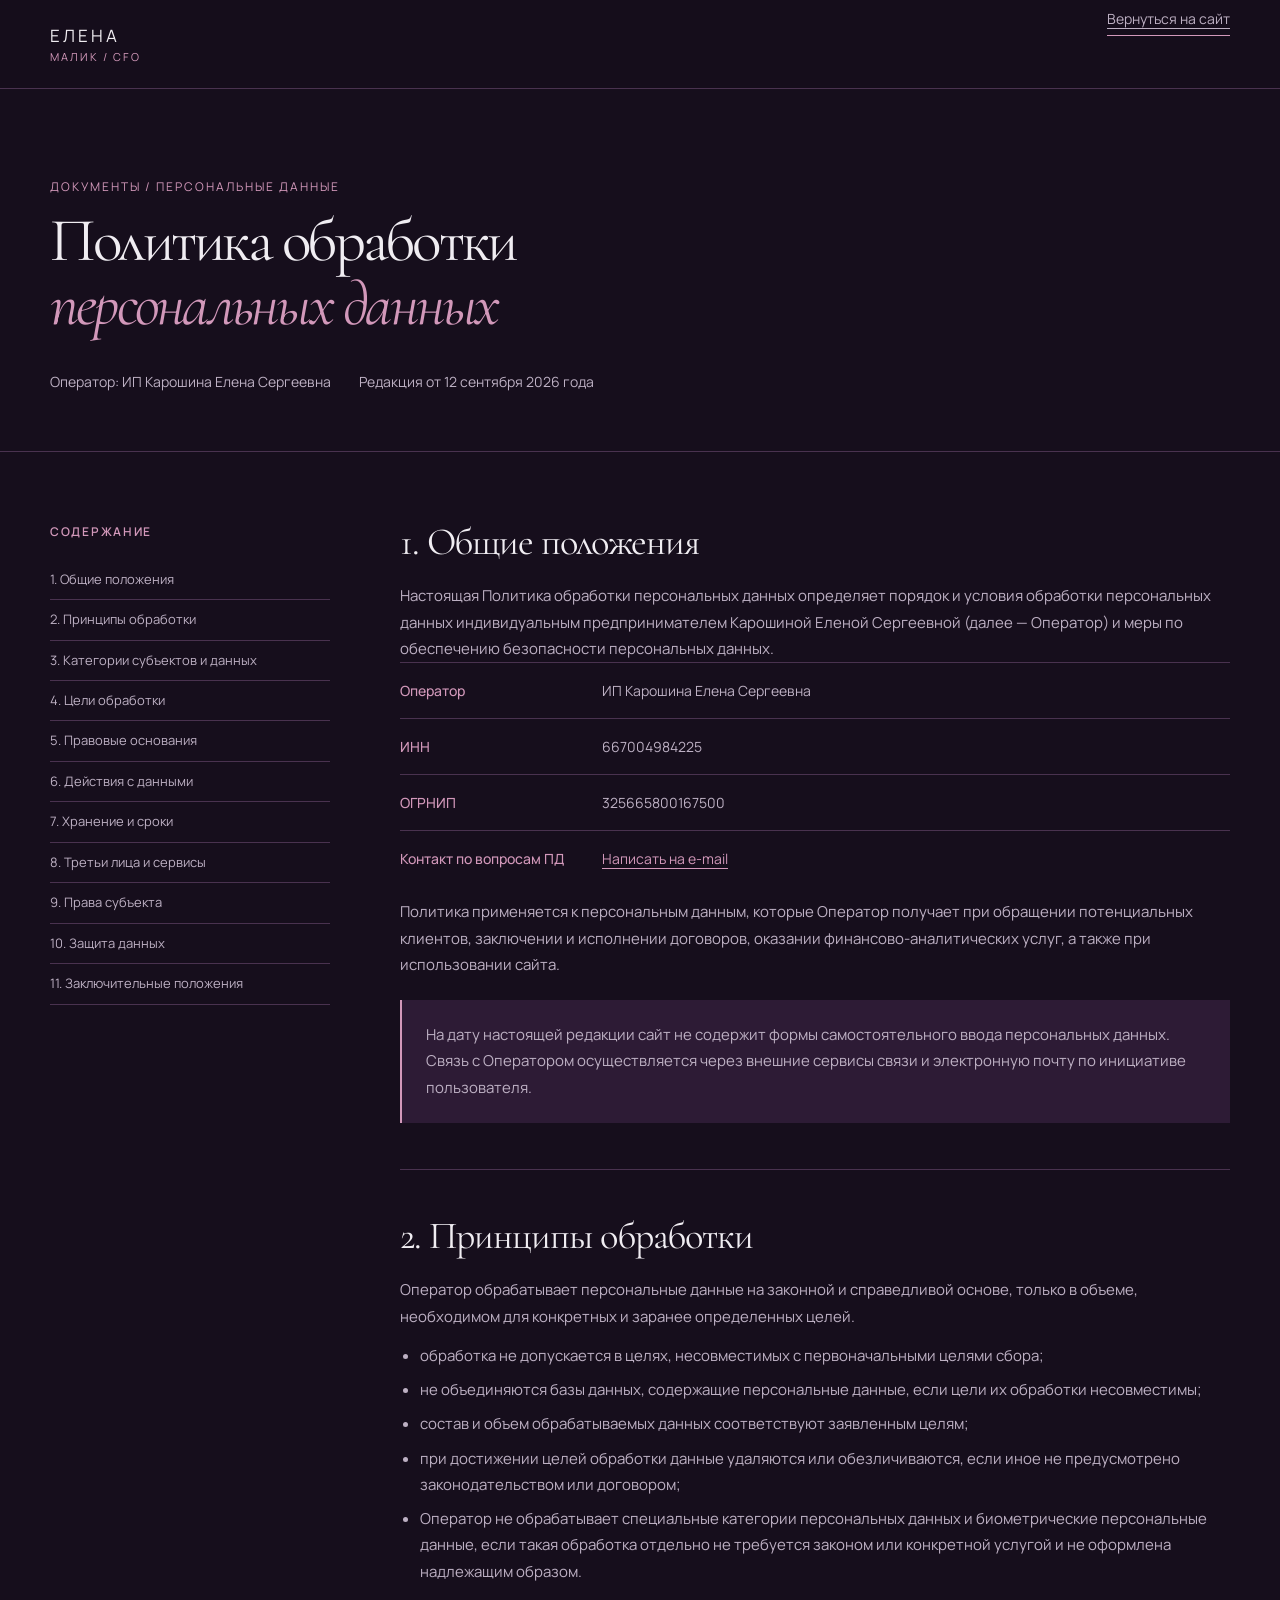
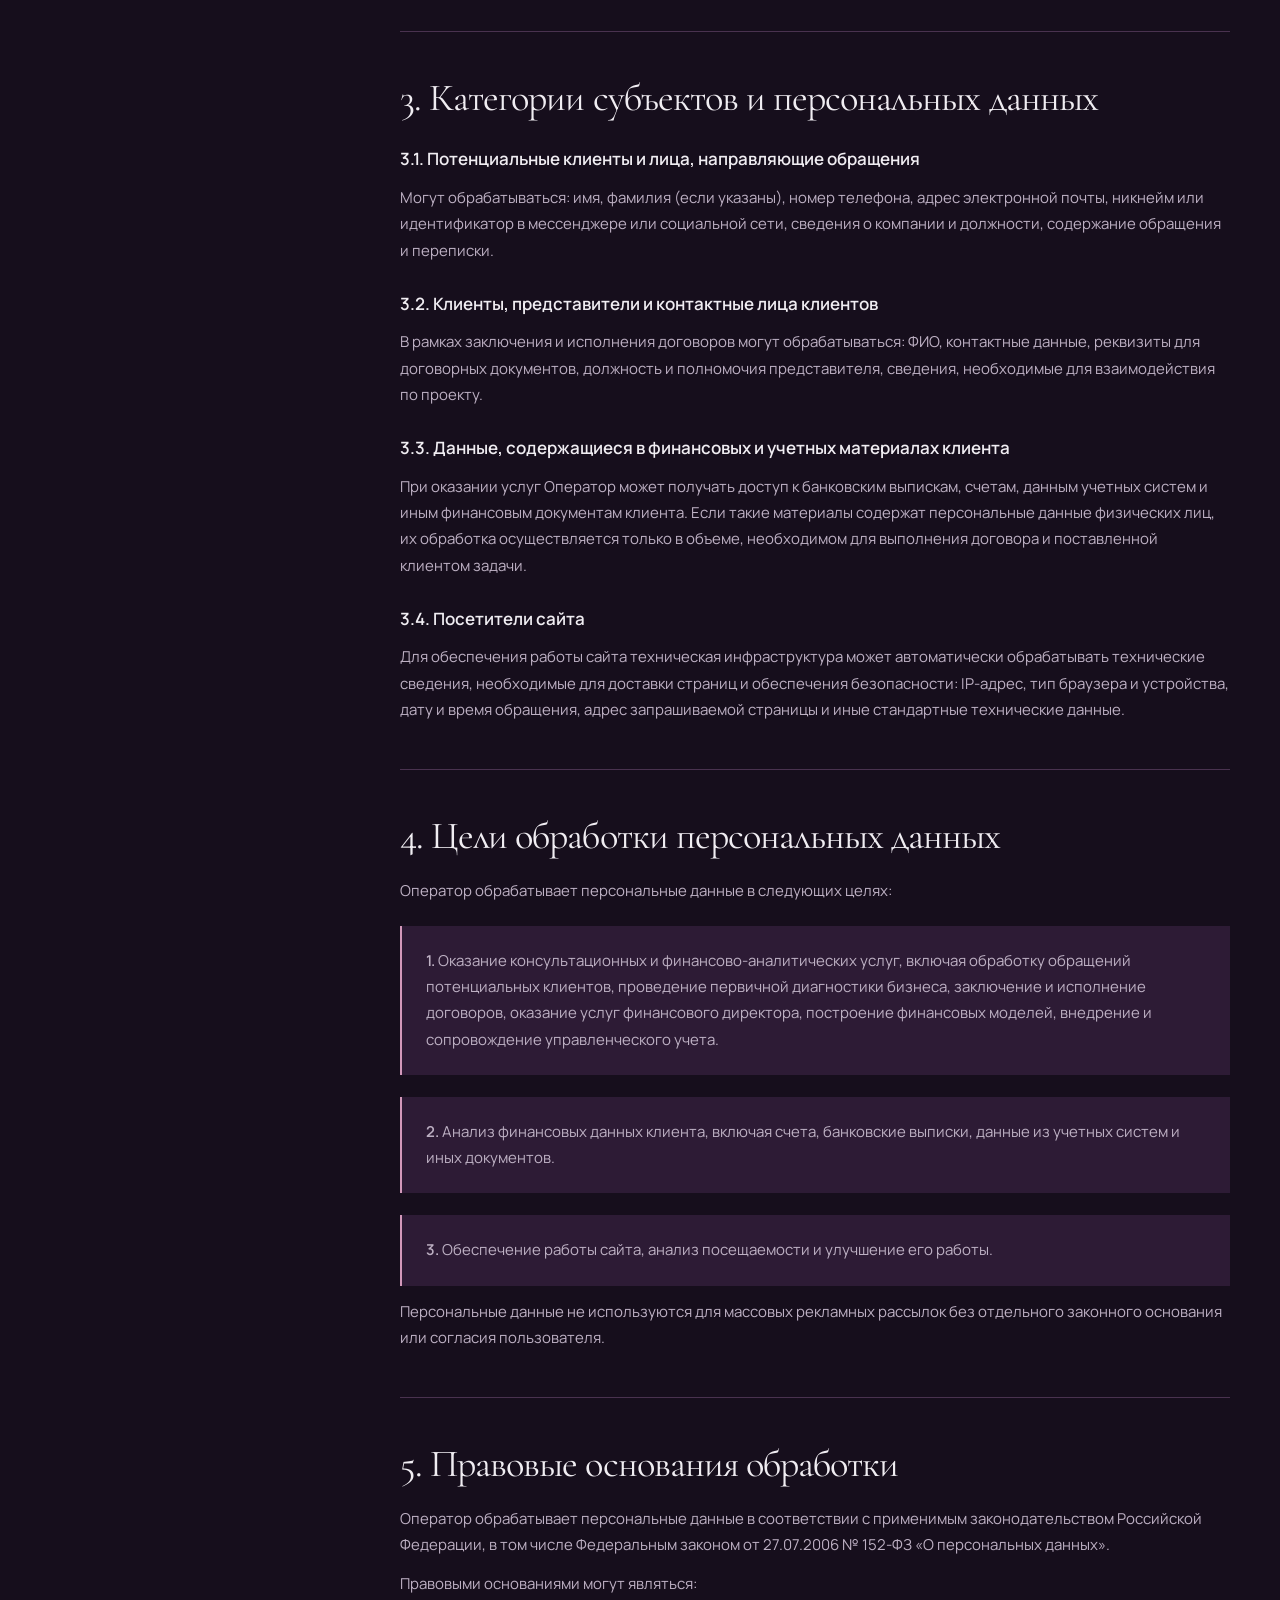
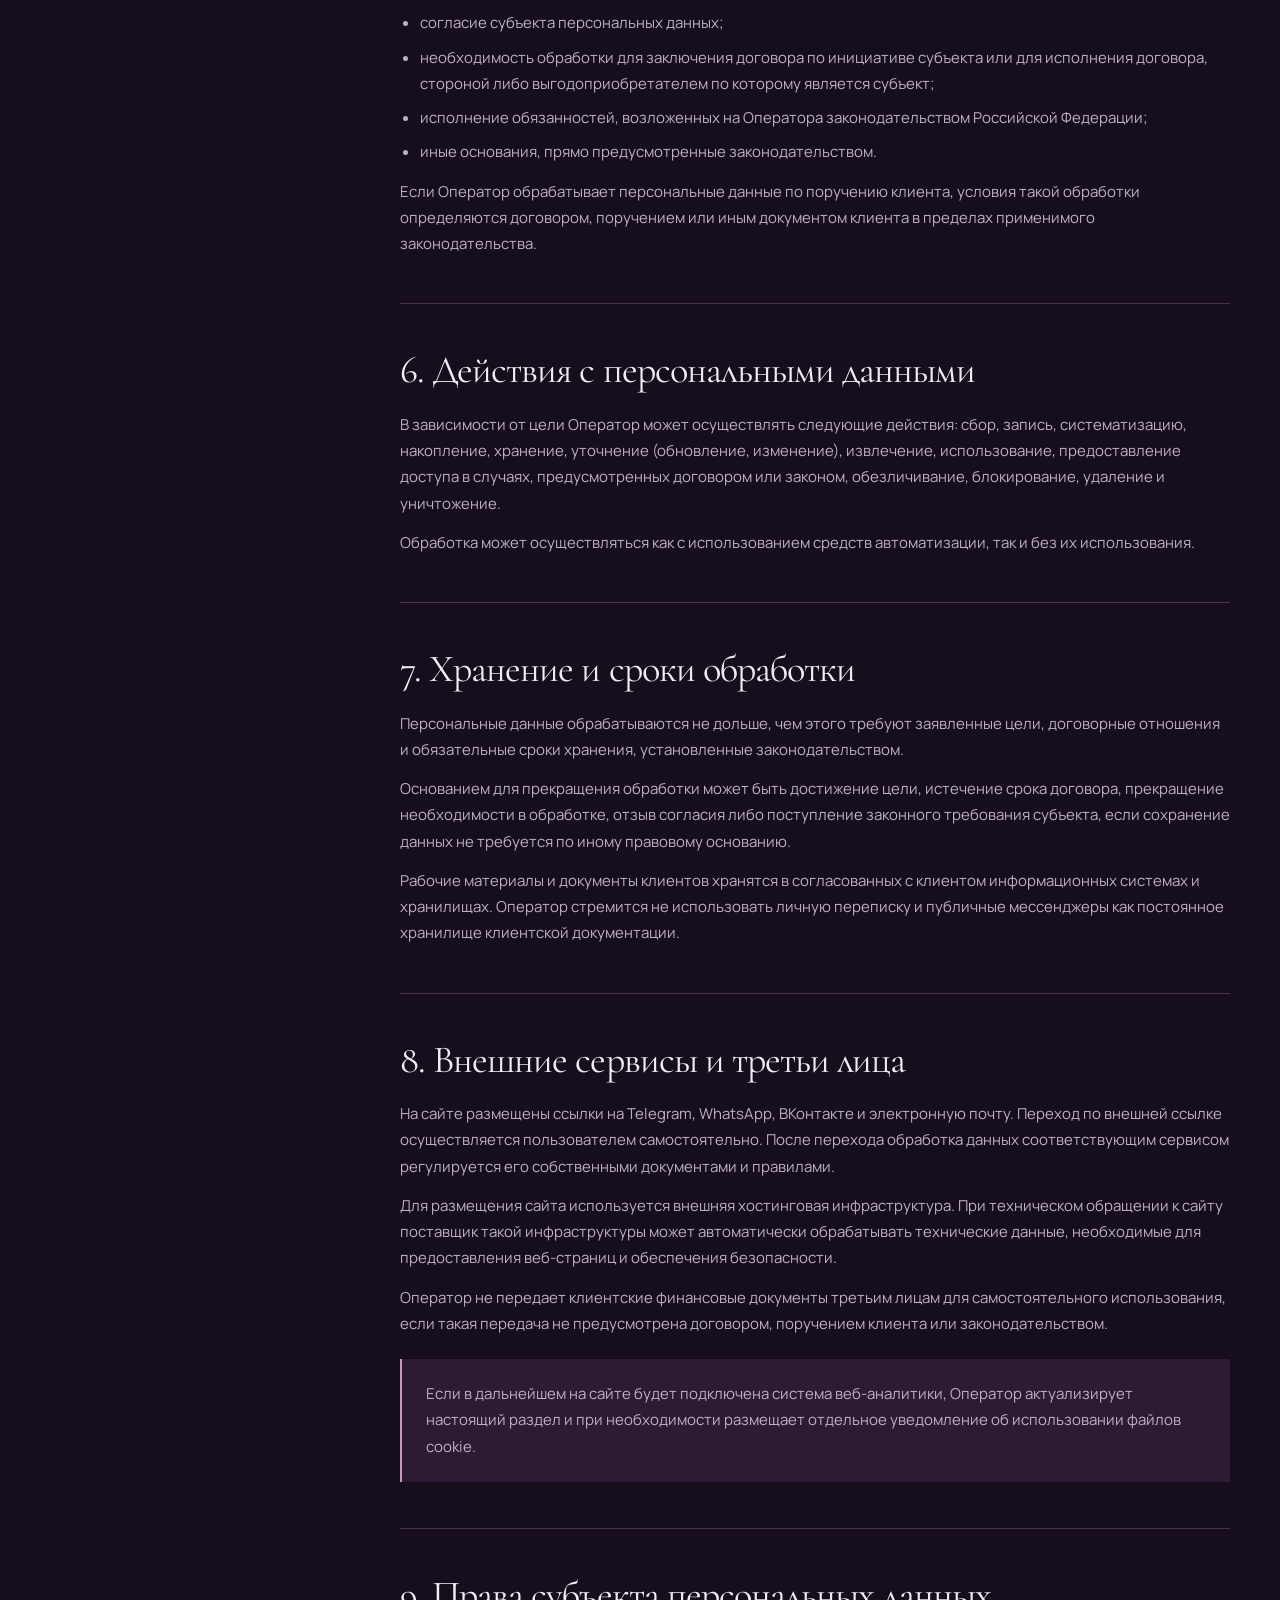
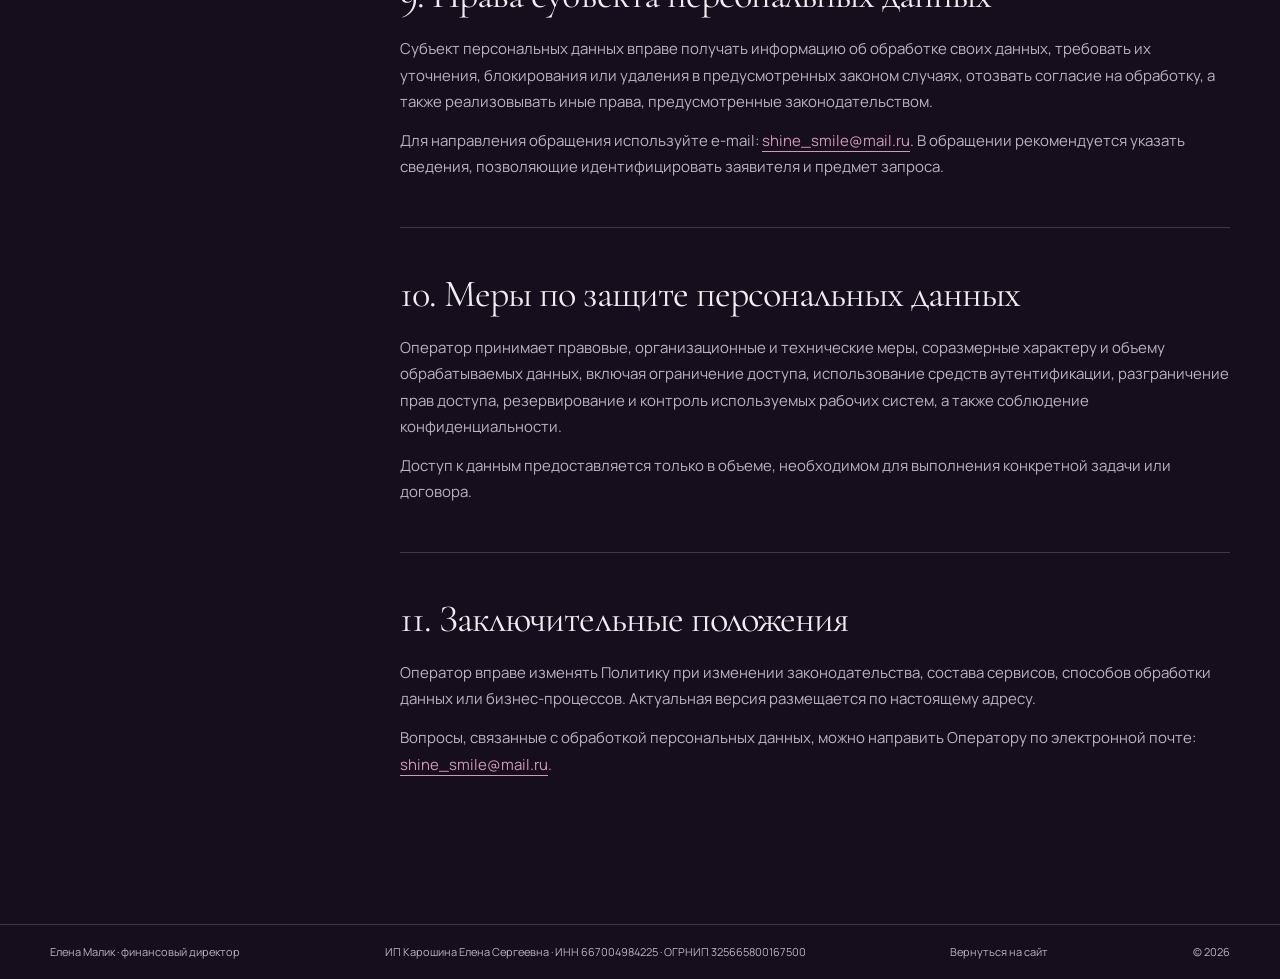
==== privacy.html @ 0820d01d "Add full personal data processing policy" ====
<!doctype html><html lang="ru"><head><meta charset="utf-8"><meta name="viewport" content="width=device-width, initial-scale=1"><meta name="robots" content="noindex"><meta name="theme-color" content="#160e1c"><meta name="description" content="Политика обработки персональных данных ИП Карошиной Елены Сергеевны."><title>Политика обработки персональных данных — Елена Малик</title><link rel="stylesheet" href="style.css"><style>.policy-page{background:var(--bg)}.policy-header{position:sticky;top:0;z-index:20;background:#160e1cf5;border-bottom:1px solid var(--line)}.policy-nav{min-height:88px;display:flex;justify-content:space-between;align-items:center;gap:24px}.policy-back{font-size:14px;color:var(--muted);border-bottom:1px solid var(--accent);padding-bottom:5px}.policy-back:hover{color:var(--text)}.policy-hero{padding:88px 0 58px;border-bottom:1px solid var(--line)}.policy-hero h1{max-width:980px}.policy-meta{display:flex;flex-wrap:wrap;gap:12px 28px;margin-top:32px;color:var(--muted);font-size:14px}.policy-layout{display:grid;grid-template-columns:280px minmax(0,1fr);gap:70px;padding:70px 0 100px}.policy-toc{position:sticky;top:120px;align-self:start}.policy-toc b{display:block;font-size:12px;letter-spacing:1.7px;text-transform:uppercase;color:var(--accent);margin-bottom:18px}.policy-toc a{display:block;color:var(--muted);font-size:13px;padding:9px 0;border-bottom:1px solid var(--line)}.policy-toc a:hover{color:var(--text)}.policy-body{max-width:850px}.policy-section{padding:0 0 46px;margin:0 0 46px;border-bottom:1px solid var(--line)}.policy-section:last-child{border-bottom:0;margin-bottom:0}.policy-section h2{font-size:clamp(2rem,3vw,3rem);margin-bottom:20px}.policy-section h3{font-family:var(--sans);font-size:17px;font-weight:600;line-height:1.45;margin:28px 0 8px}.policy-section p,.policy-section li{color:var(--muted);font-size:15px;line-height:1.75}.policy-section p{margin-top:13px}.policy-section ul{padding-left:20px;margin:13px 0 0}.policy-section li+li{margin-top:8px}.policy-note{padding:22px 24px;background:var(--raised);border-left:2px solid var(--accent);margin-top:22px}.policy-note p{margin:0}.policy-card{display:grid;grid-template-columns:180px 1fr;gap:22px;padding:16px 0;border-top:1px solid var(--line);font-size:14px}.policy-card b{color:var(--accent);font-weight:500}.policy-card span{color:var(--muted)}.policy-mail{color:var(--accent);border-bottom:1px solid var(--accent)}.policy-footer{border-top:1px solid var(--line)}@media(max-width:900px){.policy-layout{grid-template-columns:1fr;gap:35px}.policy-toc{position:static}.policy-toc nav{display:grid;grid-template-columns:1fr 1fr;gap:0 18px}.policy-nav{min-height:74px}.policy-hero{padding:55px 0 40px}}@media(max-width:760px){.policy-nav .logo span{display:block}.policy-hero{padding:42px 0 34px}.policy-hero h1{font-size:clamp(2.7rem,13vw,4.4rem)}.policy-layout{padding:46px 0 70px}.policy-toc nav{grid-template-columns:1fr}.policy-section{padding-bottom:34px;margin-bottom:34px}.policy-section h2{font-size:2.15rem}.policy-section p,.policy-section li{font-size:14px}.policy-card{grid-template-columns:1fr;gap:5px}.policy-nav .logo{font-size:14px;letter-spacing:2px}.policy-back{font-size:12px}}</style></head><body class="policy-page"><header class="policy-header"><div class="container policy-nav"><a class="logo" href="index.html">ЕЛЕНА<span>МАЛИК / CFO</span></a><a class="policy-back" href="index.html">Вернуться на сайт</a></div></header><main><section class="policy-hero"><div class="container"><div class="eyebrow">Документы / персональные данные</div><h1>Политика обработки<br><em>персональных данных</em></h1><div class="policy-meta"><span>Оператор: ИП Карошина Елена Сергеевна</span><span>Редакция от 12 сентября 2026 года</span></div></div></section><div class="container policy-layout"><aside class="policy-toc"><b>Содержание</b><nav><a href="#general">1. Общие положения</a><a href="#principles">2. Принципы обработки</a><a href="#subjects">3. Категории субъектов и данных</a><a href="#purposes">4. Цели обработки</a><a href="#grounds">5. Правовые основания</a><a href="#actions">6. Действия с данными</a><a href="#storage">7. Хранение и сроки</a><a href="#third">8. Третьи лица и сервисы</a><a href="#rights">9. Права субъекта</a><a href="#security">10. Защита данных</a><a href="#final">11. Заключительные положения</a></nav></aside><article class="policy-body"><section class="policy-section" id="general"><h2>1. Общие положения</h2><p>Настоящая Политика обработки персональных данных определяет порядок и условия обработки персональных данных индивидуальным предпринимателем Карошиной Еленой Сергеевной (далее — Оператор) и меры по обеспечению безопасности персональных данных.</p><div class="policy-card"><b>Оператор</b><span>ИП Карошина Елена Сергеевна</span></div><div class="policy-card"><b>ИНН</b><span>667004984225</span></div><div class="policy-card"><b>ОГРНИП</b><span>325665800167500</span></div><div class="policy-card"><b>Контакт по вопросам ПД</b><span><a class="policy-mail" href="mailto:shine_smile@mail.ru">Написать на e-mail</a></span></div><p>Политика применяется к персональным данным, которые Оператор получает при обращении потенциальных клиентов, заключении и исполнении договоров, оказании финансово-аналитических услуг, а также при использовании сайта.</p><div class="policy-note"><p>На дату настоящей редакции сайт не содержит формы самостоятельного ввода персональных данных. Связь с Оператором осуществляется через внешние сервисы связи и электронную почту по инициативе пользователя.</p></div></section><section class="policy-section" id="principles"><h2>2. Принципы обработки</h2><p>Оператор обрабатывает персональные данные на законной и справедливой основе, только в объеме, необходимом для конкретных и заранее определенных целей.</p><ul><li>обработка не допускается в целях, несовместимых с первоначальными целями сбора;</li><li>не объединяются базы данных, содержащие персональные данные, если цели их обработки несовместимы;</li><li>состав и объем обрабатываемых данных соответствуют заявленным целям;</li><li>при достижении целей обработки данные удаляются или обезличиваются, если иное не предусмотрено законодательством или договором;</li><li>Оператор не обрабатывает специальные категории персональных данных и биометрические персональные данные, если такая обработка отдельно не требуется законом или конкретной услугой и не оформлена надлежащим образом.</li></ul></section><section class="policy-section" id="subjects"><h2>3. Категории субъектов и персональных данных</h2><h3>3.1. Потенциальные клиенты и лица, направляющие обращения</h3><p>Могут обрабатываться: имя, фамилия (если указаны), номер телефона, адрес электронной почты, никнейм или идентификатор в мессенджере или социальной сети, сведения о компании и должности, содержание обращения и переписки.</p><h3>3.2. Клиенты, представители и контактные лица клиентов</h3><p>В рамках заключения и исполнения договоров могут обрабатываться: ФИО, контактные данные, реквизиты для договорных документов, должность и полномочия представителя, сведения, необходимые для взаимодействия по проекту.</p><h3>3.3. Данные, содержащиеся в финансовых и учетных материалах клиента</h3><p>При оказании услуг Оператор может получать доступ к банковским выпискам, счетам, данным учетных систем и иным финансовым документам клиента. Если такие материалы содержат персональные данные физических лиц, их обработка осуществляется только в объеме, необходимом для выполнения договора и поставленной клиентом задачи.</p><h3>3.4. Посетители сайта</h3><p>Для обеспечения работы сайта техническая инфраструктура может автоматически обрабатывать технические сведения, необходимые для доставки страниц и обеспечения безопасности: IP-адрес, тип браузера и устройства, дату и время обращения, адрес запрашиваемой страницы и иные стандартные технические данные.</p></section><section class="policy-section" id="purposes"><h2>4. Цели обработки персональных данных</h2><p>Оператор обрабатывает персональные данные в следующих целях:</p><div class="policy-note"><p><strong>1.</strong> Оказание консультационных и финансово-аналитических услуг, включая обработку обращений потенциальных клиентов, проведение первичной диагностики бизнеса, заключение и исполнение договоров, оказание услуг финансового директора, построение финансовых моделей, внедрение и сопровождение управленческого учета.</p></div><div class="policy-note"><p><strong>2.</strong> Анализ финансовых данных клиента, включая счета, банковские выписки, данные из учетных систем и иных документов.</p></div><div class="policy-note"><p><strong>3.</strong> Обеспечение работы сайта, анализ посещаемости и улучшение его работы.</p></div><p>Персональные данные не используются для массовых рекламных рассылок без отдельного законного основания или согласия пользователя.</p></section><section class="policy-section" id="grounds"><h2>5. Правовые основания обработки</h2><p>Оператор обрабатывает персональные данные в соответствии с применимым законодательством Российской Федерации, в том числе Федеральным законом от 27.07.2006 № 152-ФЗ «О персональных данных».</p><p>Правовыми основаниями могут являться:</p><ul><li>согласие субъекта персональных данных;</li><li>необходимость обработки для заключения договора по инициативе субъекта или для исполнения договора, стороной либо выгодоприобретателем по которому является субъект;</li><li>исполнение обязанностей, возложенных на Оператора законодательством Российской Федерации;</li><li>иные основания, прямо предусмотренные законодательством.</li></ul><p>Если Оператор обрабатывает персональные данные по поручению клиента, условия такой обработки определяются договором, поручением или иным документом клиента в пределах применимого законодательства.</p></section><section class="policy-section" id="actions"><h2>6. Действия с персональными данными</h2><p>В зависимости от цели Оператор может осуществлять следующие действия: сбор, запись, систематизацию, накопление, хранение, уточнение (обновление, изменение), извлечение, использование, предоставление доступа в случаях, предусмотренных договором или законом, обезличивание, блокирование, удаление и уничтожение.</p><p>Обработка может осуществляться как с использованием средств автоматизации, так и без их использования.</p></section><section class="policy-section" id="storage"><h2>7. Хранение и сроки обработки</h2><p>Персональные данные обрабатываются не дольше, чем этого требуют заявленные цели, договорные отношения и обязательные сроки хранения, установленные законодательством.</p><p>Основанием для прекращения обработки может быть достижение цели, истечение срока договора, прекращение необходимости в обработке, отзыв согласия либо поступление законного требования субъекта, если сохранение данных не требуется по иному правовому основанию.</p><p>Рабочие материалы и документы клиентов хранятся в согласованных с клиентом информационных системах и хранилищах. Оператор стремится не использовать личную переписку и публичные мессенджеры как постоянное хранилище клиентской документации.</p></section><section class="policy-section" id="third"><h2>8. Внешние сервисы и третьи лица</h2><p>На сайте размещены ссылки на Telegram, WhatsApp, ВКонтакте и электронную почту. Переход по внешней ссылке осуществляется пользователем самостоятельно. После перехода обработка данных соответствующим сервисом регулируется его собственными документами и правилами.</p><p>Для размещения сайта используется внешняя хостинговая инфраструктура. При техническом обращении к сайту поставщик такой инфраструктуры может автоматически обрабатывать технические данные, необходимые для предоставления веб-страниц и обеспечения безопасности.</p><p>Оператор не передает клиентские финансовые документы третьим лицам для самостоятельного использования, если такая передача не предусмотрена договором, поручением клиента или законодательством.</p><div class="policy-note"><p>Если в дальнейшем на сайте будет подключена система веб-аналитики, Оператор актуализирует настоящий раздел и при необходимости размещает отдельное уведомление об использовании файлов cookie.</p></div></section><section class="policy-section" id="rights"><h2>9. Права субъекта персональных данных</h2><p>Субъект персональных данных вправе получать информацию об обработке своих данных, требовать их уточнения, блокирования или удаления в предусмотренных законом случаях, отозвать согласие на обработку, а также реализовывать иные права, предусмотренные законодательством.</p><p>Для направления обращения используйте e-mail: <a class="policy-mail" href="mailto:shine_smile@mail.ru">shine_smile@mail.ru</a>. В обращении рекомендуется указать сведения, позволяющие идентифицировать заявителя и предмет запроса.</p></section><section class="policy-section" id="security"><h2>10. Меры по защите персональных данных</h2><p>Оператор принимает правовые, организационные и технические меры, соразмерные характеру и объему обрабатываемых данных, включая ограничение доступа, использование средств аутентификации, разграничение прав доступа, резервирование и контроль используемых рабочих систем, а также соблюдение конфиденциальности.</p><p>Доступ к данным предоставляется только в объеме, необходимом для выполнения конкретной задачи или договора.</p></section><section class="policy-section" id="final"><h2>11. Заключительные положения</h2><p>Оператор вправе изменять Политику при изменении законодательства, состава сервисов, способов обработки данных или бизнес-процессов. Актуальная версия размещается по настоящему адресу.</p><p>Вопросы, связанные с обработкой персональных данных, можно направить Оператору по электронной почте: <a class="policy-mail" href="mailto:shine_smile@mail.ru">shine_smile@mail.ru</a>.</p></section></article></div></main><footer class="policy-footer"><div class="container footer"><div>Елена Малик · финансовый директор</div><div>ИП Карошина Елена Сергеевна · ИНН 667004984225 · ОГРНИП 325665800167500</div><div><a href="index.html">Вернуться на сайт</a></div><div>© 2026</div></div></footer></body></html>
---- style.css ----
@import url('https://fonts.googleapis.com/css2?family=Cormorant+Garamond:ital,wght@0,400;0,500;1,400;1,500&family=Manrope:wght@400;500;600&display=swap');
:root{--bg:#160e1c;--surface:#211429;--raised:#2d1b35;--text:#f0edf2;--muted:#bdb0c3;--accent:#d298ba;--line:#49324f;--serif:'Cormorant Garamond',Georgia,serif;--sans:Manrope,Arial,sans-serif;color-scheme:dark}*{box-sizing:border-box}html{scroll-behavior:smooth;scroll-padding-top:100px}body{margin:0;background:var(--bg);color:var(--text);font:16px/1.65 var(--sans)}a{color:inherit;text-decoration:none}button{font:inherit;color:inherit;cursor:pointer}button,a,summary{ -webkit-tap-highlight-color:transparent}button{border:0}button:focus-visible,a:focus-visible,summary:focus-visible{outline:2px solid var(--accent);outline-offset:6px}img{max-width:100%;display:block}h1,h2,h3,p,figure{margin:0}h1,h2,h3{font-family:var(--serif);font-weight:400;line-height:1.05}h1{font-size:clamp(3.4rem,6.4vw,6.7rem);letter-spacing:-.045em}h2{font-size:clamp(2.5rem,4vw,4.3rem);letter-spacing:-.025em}h3{font-size:2rem;line-height:1.15}em{font-weight:400;color:var(--accent)}p{margin-top:20px;color:var(--muted)}small{font-size:14px}b,strong{font-weight:600}.container{width:min(1280px,calc(100% - 100px));margin:auto}section{padding:105px 0;border-bottom:1px solid var(--line)}section.soft{background:var(--surface)}header{position:sticky;top:0;z-index:20;background:#160e1cf5;border-bottom:1px solid var(--line)}.nav{min-height:88px;display:flex;justify-content:space-between;align-items:center;gap:28px}.logo{font-size:17px;line-height:1.5;letter-spacing:3px}.logo span{display:block;font-size:11px;letter-spacing:2px;color:var(--accent)}.menu{display:flex;gap:27px;font-size:14px;color:var(--muted)}.menu a:hover{color:var(--text)}.nav-contact{background:none;font-size:14px;border-bottom:1px solid var(--accent);padding:8px 0;white-space:nowrap}.opening{padding:48px 0 0;overflow:hidden}.hero{display:grid;grid-template-columns:1.2fr 1fr;gap:35px;align-items:center}.eyebrow{text-transform:uppercase;font-size:12px;letter-spacing:2px;color:var(--accent);margin-bottom:25px}.hero-text{padding:25px 0 40px}.hero-copy{max-width:540px;font-size:16px;line-height:1.8;margin-top:30px}.hero-art{position:relative;min-width:0;align-self:stretch;min-height:590px;max-height:720px}.hero-art img{width:100%;height:100%;object-fit:cover;object-position:center 18%;filter:grayscale(1)}.hero-art:after{content:'';position:absolute;inset:60% 0 0;background:linear-gradient(transparent,#160e1cd9);pointer-events:none}.hero-art figcaption{position:absolute;bottom:30px;left:28px;z-index:1}.hero-art figcaption span{display:block;font-size:12px;letter-spacing:1px}.hero-art figcaption b{font-family:var(--serif);font-size:38px;font-weight:400}.actions{display:flex;flex-wrap:wrap;gap:12px;margin-top:30px}.button{background:var(--raised);border:1px solid var(--accent);padding:16px 24px;display:inline-flex;justify-content:space-between;align-items:center;gap:28px;transition:background .2s,transform .2s;font-size:14px}.button.primary{background:#934b78;border-color:#934b78}.button:hover{background:#643951;transform:translateY(-2px)}.qualifier{font-size:12px;color:var(--muted);margin-top:16px}.credibility{display:grid;grid-template-columns:repeat(4,1fr);margin-top:46px;border-top:1px solid var(--line)}.credibility>div{padding:26px 22px;border-right:1px solid var(--line)}.credibility>div:first-child{padding-left:0}.credibility>div:last-child{border:0}.credibility b{font:400 48px var(--serif);display:block}.credibility span{color:var(--muted);display:block;font-size:13px;max-width:220px;line-height:1.5}.head{display:grid;grid-template-columns:1.3fr 1fr;gap:70px;align-items:end;margin-bottom:48px}.head .lead{max-width:480px;font-size:16px;color:var(--muted)}.head>div:first-child{max-width:740px}.head .eyebrow{margin-bottom:18px}.lead{color:var(--muted)}.about{display:grid;grid-template-columns:.8fr 1.2fr;align-items:center;gap:90px}.photos{max-height:640px;overflow:hidden}.photos img{width:100%;max-height:640px;object-fit:cover;filter:grayscale(1)}.about-list{margin-top:28px}.about-row,.decision-item,.system-point{display:flex;gap:24px;padding:20px 0;border-top:1px solid var(--line)}.about-row i,.decision-item i,.system-point i{color:var(--accent);font-style:normal;font-size:14px}.about-row b,.decision-item b,.system-point b{display:block}.about-row span,.decision-item span,.system-point span{display:block;color:var(--muted);font-size:14px;margin-top:6px}.case-grid{display:grid;grid-template-columns:1.2fr 1fr 1fr;gap:0}.case-main{grid-row:span 2;background:var(--raised);padding:38px;display:flex;flex-direction:column;justify-content:space-between}.case-big{font:400 clamp(40px,4.4vw,65px)/1.1 var(--serif);color:var(--accent);margin:20px 0 12px}.case-main .case-big{font-size:clamp(105px,13vw,175px);letter-spacing:-8px}.case-small{padding:30px;border-top:1px solid var(--line);margin-left:24px}.case-label{font-size:12px;text-transform:uppercase;letter-spacing:1px;color:var(--muted)}.case-small h3{font-size:27px}.case-small p,.case-main p{font-size:14px}.before-after{display:grid;grid-template-columns:1fr;gap:8px;border-top:1px solid var(--line);margin-top:28px;padding-top:20px}.ba small,.ba b{display:block;font-size:14px}.ba small{color:var(--accent)}.before-after .arrow{display:none}.path-shell{display:grid;grid-template-columns:1fr 1.2fr;gap:50px}.path-tab{display:block;width:100%;background:none;text-align:left;padding:23px 0 23px 22px;border-bottom:1px solid var(--line);border-left:2px solid transparent;color:var(--muted);font-size:14px}.path-tab strong{display:block;font-size:18px;color:var(--text);margin-bottom:7px}.path-tab.active{border-left-color:var(--accent);background:var(--raised)}.path-result{padding:38px;background:var(--bg);display:flex;flex-direction:column;justify-content:space-between}.path-result h3{font-size:38px}.result-meta{margin-top:28px}.meta{padding:13px 0;border-top:1px solid var(--line);display:grid;grid-template-columns:130px 1fr;gap:20px;font-size:14px}.meta b{color:var(--accent);font-weight:400}.meta span{color:var(--muted)}.beforeafter-ru{display:grid;grid-template-columns:1fr 1fr;gap:60px}.ba-arrow{display:none}.ba-title{color:var(--accent);font-size:14px;margin-bottom:16px}.ba-list{margin-top:25px}.ba-list>div,.fit-list>div{border-bottom:1px solid var(--line);padding:14px 0;font-size:15px;color:var(--muted)}.after{border-top:2px solid var(--accent);padding-top:24px}.before{padding-top:26px}.decision>div>h2{max-width:900px}.decision .lead{max-width:700px}.decision-list{display:grid;grid-template-columns:repeat(3,1fr);gap:40px;margin-top:45px}.roles{display:grid;grid-template-columns:repeat(3,1fr);gap:35px}.role{border-top:1px solid var(--line);padding:28px 0}.role.highlight{border-color:var(--accent)}.role small{color:var(--accent)}.role h3{margin-top:20px}.role p{font-size:15px}.system-grid{display:grid;grid-template-columns:1fr 1.1fr;gap:60px;align-items:center}.system-points{margin-top:28px}.carousel-shell{position:relative;padding-bottom:70px}.carousel-slide{display:none}.carousel-slide.active{display:block}.carousel-slide img{width:100%;cursor:zoom-in}.slide-caption b{display:block;font-size:18px;margin-top:24px}.slide-caption span{font-size:14px;color:var(--muted);display:block;margin-top:10px}.carousel-arrow,.review-arrow{background:none;border:1px solid var(--line);width:46px;height:46px;font-size:27px}.carousel-arrow:hover,.review-arrow:hover{border-color:var(--accent)}.carousel-arrow{position:absolute;bottom:0}.carousel-arrow.prev{left:0}.carousel-arrow.next{left:56px}.slide-counter{position:absolute;right:0;bottom:12px;font-size:14px}.report-caption{color:var(--muted);font-size:12px;margin-top:18px}.service{border-top:1px solid var(--line)}.service:last-child{border-bottom:1px solid var(--line)}.service summary{display:grid;grid-template-columns:1fr auto 40px;gap:30px;align-items:center;padding:27px 0;cursor:pointer;list-style:none}.service summary::-webkit-details-marker{display:none}.service summary h3{font-size:32px}.price{font-size:18px;color:var(--accent);white-space:nowrap}.plus{font-size:28px;color:var(--accent);text-align:right;font-weight:400}.service[open] .plus{transform:rotate(45deg)}.service-content{padding:0 0 28px;max-width:740px}.service-content p{margin:0 0 18px}.text-link,.review-original{background:none;padding:4px 0;border-bottom:1px solid var(--accent);font-size:14px;color:var(--accent)}.process{display:grid;grid-template-columns:repeat(4,1fr);gap:28px}.step{padding-top:20px;border-top:1px solid var(--accent)}.step i{font:italic 44px var(--serif);color:var(--accent);display:block;margin-bottom:30px}.step b{display:block;font-size:18px}.step span{font-size:14px;color:var(--muted);display:block;margin-top:12px}.fit-grid{display:grid;grid-template-columns:1fr 1fr;gap:65px}.fit .eyebrow{margin-bottom:16px}.fit h3{font-size:30px}.fit-list{margin-top:25px}.review-head{display:block}.review-stage{position:relative;padding:22px 70px 50px;border-top:1px solid var(--line)}.review-slide{display:none}.review-slide.active{display:block}.review-counter{text-align:right;font-size:14px;color:var(--muted);margin-bottom:20px}.review-kicker{font-size:12px;letter-spacing:1px;text-transform:uppercase;color:var(--accent)}blockquote{font:400 clamp(28px,3.4vw,43px)/1.28 var(--serif);margin:24px 0 35px}.review-footer{display:flex;justify-content:space-between;align-items:center;gap:20px}.review-footer span{display:block;color:var(--muted);font-size:12px}.review-arrow{position:absolute;top:45%}.review-arrow.prev{left:0}.review-arrow.next{right:0}.review-dots{display:flex;justify-content:center;margin-top:35px}.review-dot{width:30px;height:30px;background:none;position:relative}.review-dot:after{content:'';position:absolute;width:6px;height:6px;left:12px;top:12px;border-radius:50%;background:var(--line)}.review-dot.active:after{background:var(--accent)}.proofs{display:grid;grid-template-columns:1fr 1fr;gap:45px}.proof{display:block;border-top:1px solid var(--line);padding:25px 0}.proof small{color:var(--accent)}.proof h3{font-size:30px;margin:20px 0 25px}.proof>span{color:var(--muted);font-size:14px}.proof:hover>span{color:var(--accent)}.diagnosis-head{display:block;max-width:890px}.diagnosis-result{display:grid;grid-template-columns:1fr 1fr;gap:70px}.diagnosis-promise{padding:35px;background:var(--raised)}.takeaway{display:grid;grid-template-columns:40px 1fr;gap:10px 20px;padding:22px 0;border-top:1px solid var(--line)}.takeaway i{grid-row:span 2;font:italic 28px var(--serif);color:var(--accent)}.takeaway span{font-size:14px;color:var(--muted)}#contact{background:#392042}.cta{display:grid;grid-template-columns:1.3fr 1fr;gap:90px;align-items:center}.cta-links a{display:block;padding:18px 0;border-bottom:1px solid #78537d;font-size:18px}.cta-links a:hover{color:var(--accent)}.footer{display:flex;gap:22px;justify-content:space-between;align-items:center;padding:35px 0;font-size:12px;color:var(--muted)}.footer>div:nth-child(2){max-width:490px}.up{display:none;position:fixed;bottom:22px;right:22px;z-index:25;background:var(--raised);border:1px solid var(--accent);width:45px;height:45px}.up:after{content:'↑';font-size:23px}.up.show{display:block}.modal,.testimonial-modal{display:none;position:fixed;inset:0;z-index:100;background:#0a060ddf;padding:25px;align-items:center;justify-content:center;overflow:auto}.modal.open,.testimonial-modal.open{display:flex}.modal-box,.testimonial-box{position:relative;width:min(640px,100%);max-height:90dvh;overflow:auto;background:var(--surface);padding:44px;border:1px solid var(--line)}.close,.testimonial-close{position:absolute;right:12px;top:8px;background:var(--surface);width:38px;height:38px;font-size:27px}.testimonial-box img{margin-top:15px;max-height:75dvh;object-fit:contain;width:100%}.testimonial-box{width:min(960px,100%)}body:has(.modal.open,.testimonial-modal.open){overflow:hidden}body>main>section{scroll-margin-top:30px}
@media(min-width:1500px){.hero-art{min-height:690px}}@media(max-width:1050px){.container{width:calc(100% - 60px)}.menu{gap:16px}.hero{gap:25px}.hero-art{min-height:530px}.head,.about,.system-grid,.cta{gap:40px}.case-grid{grid-template-columns:1fr 1fr}.case-main{grid-row:auto;grid-column:span 2;display:grid;grid-template-columns:1.3fr 1fr;gap:35px}.case-main .case-big{font-size:120px}.case-small{margin-left:0}.case-small:nth-child(even){border-right:1px solid var(--line)}.process{grid-template-columns:1fr 1fr}.roles{gap:22px}.path-shell{gap:25px}.path-result{padding:25px}.meta{grid-template-columns:1fr;gap:4px}}@media(max-width:760px){.container{width:calc(100% - 40px)}section{padding:65px 0}.nav{min-height:74px;gap:15px}.menu{display:none}.nav-contact{font-size:12px}.hero{grid-template-columns:1fr}.opening{padding-top:20px}.hero-text{padding-bottom:12px}h1{font-size:clamp(3rem,10vw,4.8rem)}.hero-art{min-height:460px;max-height:570px}.hero-art img{max-height:570px}.credibility{grid-template-columns:1fr 1fr;margin-top:28px}.credibility>div{padding:18px!important;border-bottom:1px solid var(--line)}.credibility b{font-size:38px}.credibility span{font-size:12px}.head,.about,.system-grid,.path-shell,.beforeafter-ru,.fit-grid,.diagnosis-result,.cta{grid-template-columns:1fr;gap:30px}.head{margin-bottom:32px}.about{display:flex;flex-direction:column-reverse}.photos{width:100%;max-height:420px}.photos img{max-height:420px;object-position:center 30%}.case-main{display:block}.case-small{padding:25px 15px}.case-small .case-big{font-size:36px}.case-small h3{font-size:25px}.case-small p{font-size:14px}.case-main{padding:28px}.decision-list,.roles{grid-template-columns:1fr;gap:15px}.before,.after{padding-top:18px}.beforeafter-ru{gap:40px}.service summary{grid-template-columns:1fr 24px;gap:10px;padding:22px 0}.service summary h3{font-size:27px;grid-column:1}.service .price{font-size:16px;grid-row:2}.plus{grid-row:1 / 3;grid-column:2}.process{gap:30px 20px}.step b{font-size:16px}.proofs{grid-template-columns:1fr;gap:15px}.review-stage{padding:20px 0 70px}.review-arrow{top:auto;bottom:0}.review-arrow.prev{left:0}.review-arrow.next{right:0}.review-footer{align-items:flex-start}.review-original{font-size:12px}.review-dots{margin-top:25px}.modal-box,.testimonial-box{padding:42px 22px 25px}.footer{display:block}.footer>div{margin:10px 0}.cta h2{font-size:42px}.head .lead{max-width:none}.diagnosis-promise{padding:25px}.path-result h3{font-size:32px}.hero .eyebrow{font-size:11px}.button{padding:15px 20px}.qualifier{font-size:11px}}
@media(prefers-reduced-motion:reduce){html{scroll-behavior:auto}*{transition:none!important}}
.testimonial-modal-box{position:relative;width:min(960px,100%);max-height:90dvh;overflow:auto;background:var(--surface);padding:44px 25px 25px;border:1px solid var(--line)}.testimonial-modal-box img{margin:auto;max-height:78dvh;object-fit:contain}.testimonial-modal-box .close{top:4px;right:8px}
/* Second edition: compact editorial rhythm and integrated financial reports. */
section{padding:62px 0}h1{font-size:clamp(3rem,5.3vw,5rem)}h2{font-size:clamp(2rem,3.15vw,3.25rem);line-height:1.08}h3{font-size:1.75rem}.head{gap:50px;margin-bottom:30px}.eyebrow{margin-bottom:18px}.opening{padding-top:28px}.hero-art{min-height:490px;max-height:590px}.hero-text{padding:15px 0 25px}.hero-copy{margin-top:24px}.hero-art figcaption b{font-size:32px}.credibility{margin-top:28px}.credibility>div{padding-top:18px;padding-bottom:18px}.credibility b{font-size:42px}.about{gap:65px;grid-template-columns:.8fr 1.2fr;align-items:center}.city-photo{position:relative;max-height:520px;isolation:isolate}.city-photo img{height:520px;max-height:520px;width:100%;object-fit:cover;object-position:center 55%;filter:grayscale(1) brightness(.8)}.city-photo figcaption{position:absolute;left:0;right:0;bottom:0;background:linear-gradient(transparent,#160e1ce8);padding:55px 24px 22px;color:var(--text);font:italic 25px var(--serif)}.about-list{margin-top:20px}.about-row{padding:15px 0}.case-main{padding:30px}.case-main .case-big{font-size:125px;letter-spacing:-5px;margin:10px 0}.case-small{padding:24px}.case-small .case-big{font-size:45px}.case-small h3{font-size:25px}.case-grid{grid-template-columns:1.1fr 1fr 1fr}.case-main{grid-column:auto;grid-row:span 2;display:flex}.case-small p{margin-top:12px}.path-tab{padding-top:18px;padding-bottom:18px}.path-result h3{font-size:32px}.path-result{padding:30px}.session-grid{display:grid;grid-template-columns:1.15fr 1fr;gap:0;background:#24172c}.session-photo{position:relative;min-height:410px;overflow:hidden}.session-photo img{width:100%;height:100%;object-fit:cover;position:absolute;inset:0;filter:grayscale(1) brightness(.58);transition:filter .5s}.session-photo:hover img{filter:grayscale(1) brightness(.72)}.session-photo figcaption{position:absolute;z-index:1;left:30px;bottom:30px;font:italic 30px var(--serif);max-width:300px;text-shadow:0 2px 10px #000}.session-copy{padding:35px 38px}.session-copy p{font-size:15px;margin-top:16px}.decision-chain{list-style:none;padding:0;margin:25px 0}.decision-chain li{display:grid;grid-template-columns:100px 1fr;gap:16px;border-top:1px solid var(--line);padding:13px 0}.decision-chain span{font-size:12px;color:var(--accent)}.decision-chain p{font-size:14px;margin:0}.session-footnote{font-size:13px;color:var(--muted);border-left:2px solid var(--accent);padding-left:16px}.editorial-session{padding-top:40px;padding-bottom:40px}.report-studio{display:grid;grid-template-columns:290px minmax(0,1fr);border:1px solid var(--line);background:#100c15}.report-sidebar{padding:25px 0;background:#211729;border-right:1px solid var(--line)}.studio-label{font-size:11px;letter-spacing:1.6px;padding:0 23px;margin-bottom:22px;color:var(--muted)}.report-tabs{display:flex;flex-direction:column}.report-tab{background:none;display:flex;align-items:baseline;gap:15px;text-align:left;padding:19px 22px;border-left:2px solid transparent;font-size:15px}.report-tab>span{font:italic 20px var(--serif);color:var(--accent)}.report-tab small{display:block;font-size:12px;color:var(--muted);margin-top:6px;line-height:1.5}.report-tab[aria-selected=true]{background:#34203d;border-left-color:var(--accent)}.report-tab:hover{background:#2c1d34}.report-note{font-size:12px;line-height:1.6;margin:22px 23px 0;color:var(--muted)}.report-panels{padding:0 24px 22px;min-width:0}.report-panel[hidden]{display:none}.report-toolbar{display:flex;justify-content:space-between;gap:15px;align-items:center;padding:18px 0;color:var(--muted);font-size:12px}.report-expand{background:none;color:var(--accent);font-size:12px;min-height:35px;padding:3px 0;white-space:nowrap}.report-image{width:100%;padding:0;background:#100c15;display:block;overflow:hidden;cursor:zoom-in;border:1px solid #3f344a}.report-image img{width:100%;height:auto;max-height:395px;object-fit:contain;filter:invert(.91) hue-rotate(180deg) saturate(.23);transition:filter .25s}.report-image:hover img{filter:invert(.91) hue-rotate(180deg) saturate(.5)}.report-description{font-size:14px;margin-top:18px;min-height:46px;color:var(--muted)}.report-dialog{padding:0;border:1px solid var(--line);background:var(--surface);color:var(--text);width:min(1400px,96vw);max-width:96vw;max-height:94dvh}.report-dialog::backdrop{background:#08050be8;backdrop-filter:blur(6px)}.report-dialog-bar{padding:12px 18px;display:flex;justify-content:space-between;align-items:center;gap:20px}.report-dialog-close{font-size:28px;background:none;width:40px;height:40px}.report-original-scroll{overflow:auto;max-height:80dvh;background:#fff}.report-original-scroll img{width:100%;min-width:800px;max-width:none}.service summary{padding:23px 0}.service summary h3{font-size:28px}.service .price{font-size:16px}.step i{font-size:34px;margin-bottom:18px}.step{padding-top:16px}.process{gap:25px}.fit-grid{gap:50px}.fit h3{font-size:27px}.fit-list{margin-top:15px}.fit-list>div{padding:10px 0;font-size:14px}.review-stage{padding-top:14px;padding-bottom:24px}blockquote{font-size:clamp(26px,2.6vw,36px);margin:18px 0 25px}.review-counter{margin-bottom:12px}.review-dots{margin-top:20px}.proofs{gap:40px}.proof h3{font-size:26px;margin:14px 0 20px}.diagnosis-result{gap:35px}.diagnosis-promise{padding:28px}.diagnosis-promise h3{font-size:28px}.takeaway{padding:17px 0}.cta{gap:55px}.cta h2{font-size:clamp(2.2rem,3.3vw,3.4rem)}.cta-links a{font-size:16px;padding:14px 0}.footer{padding:24px 0}.report-expand:hover{text-decoration:underline}body:has(.report-dialog[open]){overflow:hidden}
@media(min-width:1500px){.hero-art{min-height:570px}}
@media(max-width:1050px){.case-grid{grid-template-columns:1fr 1fr}.case-main{grid-column:span 2;grid-row:auto;display:grid;grid-template-columns:1.2fr 1fr}.session-grid{grid-template-columns:1fr 1fr}.session-copy{padding:28px}.report-studio{grid-template-columns:240px minmax(0,1fr)}.report-tab{padding:16px}.report-panels{padding:0 16px 18px}.report-toolbar{flex-wrap:wrap;gap:0}.report-toolbar>span{display:none}.report-image img{min-height:260px}.about{gap:35px}}
@media(max-width:760px){section{padding:42px 0}h1{font-size:clamp(2.7rem,9vw,4rem)}h2{font-size:2.25rem}.head{gap:20px;margin-bottom:25px}.hero-art{min-height:420px;max-height:500px}.hero-art img{max-height:500px}.hero-copy{font-size:15px}.opening{padding-top:18px}.credibility>div{padding:15px!important}.credibility b{font-size:34px}.city-photo,.city-photo img{height:420px;max-height:420px}.city-photo img{object-position:center 62%}.about{gap:25px}.about h2{font-size:2.25rem}.case-main{display:block}.case-main .case-big{font-size:100px}.case-small{padding:22px 12px}.case-small .case-big{font-size:34px}.case-small h3{font-size:24px}.session-grid{grid-template-columns:1fr}.session-photo{min-height:260px}.session-copy{padding:28px 24px}.session-photo figcaption{font-size:27px;left:24px;bottom:20px}.editorial-session{padding:30px 0}.report-studio{grid-template-columns:1fr}.report-sidebar{padding:18px 0 0;border-right:0;border-bottom:1px solid var(--line)}.studio-label{padding:0 18px;margin-bottom:15px}.report-tabs{display:grid;grid-template-columns:1fr 1fr}.report-tab{gap:10px;font-size:13px;padding:13px 12px}.report-tab small{font-size:11px}.report-tab>span{font-size:18px}.report-note{display:none}.report-panels{padding:0 14px 18px}.report-toolbar{justify-content:flex-end;padding:10px 0}.report-image img{min-height:0;max-height:310px}.report-description{font-size:13px;min-height:0;margin-top:14px}.report-original-scroll img{min-width:850px}.service summary h3{font-size:25px}.price{font-size:15px}.fit-grid{gap:28px}.review-stage{padding-bottom:60px}.review-dots{gap:0}.review-dot{width:28px}.review-footer{gap:15px}.diagnosis-result{gap:25px}.cta{gap:25px}.cta h2{font-size:2.35rem}.qualifier{font-size:12px}.session-photo img{position:absolute}.proofs{gap:15px}}
/* Essential landing: seven concise sections. */
section{padding:38px 0}.container{width:min(1180px,calc(100% - 80px))}.head{margin-bottom:20px;gap:35px;grid-template-columns:1.2fr 1fr}h2{font-size:clamp(1.9rem,2.7vw,2.65rem)}h1{font-size:clamp(2.8rem,4.8vw,4.6rem)}.eyebrow{margin-bottom:12px}.nav{min-height:74px}.opening{padding-top:22px}.hero{grid-template-columns:1.15fr 1fr;gap:35px}.hero-art{min-height:390px;max-height:450px}.hero-art img{max-height:450px}.hero-copy{margin-top:20px;max-width:500px}.hero-text{padding:12px 0 20px}.actions{margin-top:23px}.credibility{grid-template-columns:repeat(3,1fr);margin-top:22px}.credibility>div{padding:13px 20px}.credibility b{font-size:33px}.credibility span{font-size:12px;max-width:none}.compact-heading{display:flex;align-items:baseline;justify-content:space-between;gap:24px;margin-bottom:20px}.compact-heading .eyebrow{margin:0}.result-trio{display:grid;grid-template-columns:repeat(3,1fr);border-top:1px solid var(--line)}.result-trio article{padding:20px 25px 0;border-right:1px solid var(--line)}.result-trio article:first-child{padding-left:0}.result-trio article:last-child{border:0;padding-right:0}.result-trio article>b{font:400 clamp(39px,4vw,53px)/1 var(--serif);color:var(--accent);display:block;margin-bottom:14px}.result-trio h3{font-family:var(--sans);font-size:15px;font-weight:500;line-height:1.45}.result-trio p{font-size:13px;margin-top:8px;line-height:1.55}.service summary{padding:16px 0}.service summary h3{font-size:25px}.service .price{font-size:15px}.service-content{padding-bottom:20px}.service-content p{font-size:14px}.compact-about{background:var(--surface)}.compact-about .about{grid-template-columns:270px 1fr;gap:42px}.compact-about .city-photo,.compact-about .city-photo img{height:310px;max-height:310px}.compact-about .city-photo img{object-position:center 65%}.compact-about p{font-size:15px;max-width:690px;margin-top:16px}.work-outline{display:flex;gap:0;flex-wrap:wrap;margin-top:20px;border-top:1px solid var(--line);padding-top:14px;font-size:12px;color:var(--accent)}.work-outline span{padding-right:17px;margin-right:17px;border-right:1px solid var(--line)}.work-outline span:last-child{border:0;margin:0;padding:0}.proof-inline{display:flex;flex-wrap:wrap;gap:10px 20px;font-size:12px;margin-top:18px;color:var(--muted)}.proof-inline a{border-bottom:1px solid var(--line)}.proof-inline a:hover{color:var(--accent)}.reports-disclosure>summary{list-style:none;display:flex;align-items:center;justify-content:space-between;gap:40px;cursor:pointer}.reports-disclosure>summary::-webkit-details-marker{display:none}.reports-disclosure h2{font-size:clamp(1.8rem,2.4vw,2.35rem);max-width:690px}.disclosure-action{display:flex;align-items:center;gap:18px;font-size:14px;color:var(--accent);white-space:nowrap}.disclosure-action>span{font-size:26px;transition:transform .2s}.reports-disclosure[open] .disclosure-action>span{transform:rotate(45deg)}.reports-disclosure[open] .report-studio{margin-top:25px}.review-head{margin-bottom:16px}.review-stage{padding:12px 60px 10px}.review-counter{margin:0 0 10px}blockquote{font-size:clamp(24px,2.25vw,30px);margin:15px 0 20px;line-height:1.3}.review-dots{margin-top:12px}.review-footer{font-size:14px}.review-kicker{font-size:11px}.cta{grid-template-columns:1.2fr 1fr;gap:45px}.cta h2{font-size:clamp(2rem,2.8vw,2.7rem)}.cta p{font-size:14px;max-width:560px;margin-top:16px}.cta-links>a{font-size:17px;padding:16px 0}.secondary-contacts{display:flex;gap:20px;flex-wrap:wrap}.secondary-contacts a{font-size:12px;border:0;padding:14px 0}.footer{padding:18px 0;font-size:11px}
@media(min-width:1500px){.hero-art{min-height:440px}}
@media(max-width:760px){.container{width:calc(100% - 36px)}section{padding:30px 0}.hero{grid-template-columns:1fr;gap:15px}.hero-art{min-height:320px;max-height:360px}.hero-art img{height:360px;max-height:360px;object-position:center 22%}.hero-text{padding-bottom:8px}.hero-copy{font-size:14px;line-height:1.65}h1{font-size:clamp(2.7rem,9vw,3.6rem)}h2{font-size:2rem}.credibility{grid-template-columns:repeat(3,1fr);margin-top:18px}.credibility>div{padding:12px 8px!important}.credibility b{font-size:28px}.credibility span{font-size:11px;line-height:1.4}.compact-heading{display:block;margin-bottom:15px}.compact-heading .eyebrow{margin-bottom:10px}.result-trio{grid-template-columns:1fr}.result-trio article{display:grid;grid-template-columns:115px 1fr;gap:5px 12px;padding:16px 0!important;border-right:0;border-bottom:1px solid var(--line)}.result-trio article>b{grid-row:span 2;font-size:34px;margin:0;align-self:center;white-space:nowrap}.result-trio h3{font-size:14px}.result-trio p{font-size:12px;margin:0}.head{grid-template-columns:1fr;gap:12px;margin-bottom:18px}.head .lead{font-size:14px;line-height:1.6}.service summary{padding:14px 0;gap:5px 10px}.service summary h3{font-size:23px}.service .price{font-size:14px}.compact-about .about{display:grid;grid-template-columns:100px minmax(0,1fr);gap:20px;align-items:start}.compact-about .city-photo,.compact-about .city-photo img{height:175px;max-height:175px}.compact-about h2{font-size:1.9rem}.compact-about .eyebrow{font-size:10px;letter-spacing:1px}.compact-about p{font-size:13px;margin-top:12px}.work-outline{gap:8px 12px;font-size:11px;margin-top:14px}.work-outline span{padding:0;margin:0;border:0}.proof-inline{gap:8px 14px;font-size:11px;margin-top:12px}.proof-inline>span{display:none}.reports-disclosure>summary{display:block}.reports-disclosure h2{font-size:1.8rem}.disclosure-action{margin-top:12px;justify-content:space-between}.review-stage{padding:10px 0 55px}.review-dots{margin-top:8px}.review-counter{font-size:12px}.review-footer{gap:12px}.cta{grid-template-columns:1fr;gap:12px}.cta h2{font-size:2rem}.cta-links>a{font-size:16px}.secondary-contacts{gap:22px}.footer{font-size:11px}.footer>div{margin:7px 0}}
/* Compact process and consistent navigation details. */
.compact-process{background:var(--surface)}.process-mini{list-style:none;margin:0;padding:0;display:grid;grid-template-columns:repeat(4,1fr);gap:24px}.process-mini li{display:flex;align-items:flex-start;gap:14px;border-top:1px solid var(--line);padding-top:16px}.process-mini li>span{font:italic 26px/1 var(--serif);color:var(--accent)}.process-mini h3{font-family:var(--sans);font-size:15px;line-height:1.4;font-weight:500}.process-mini p{font-size:13px;line-height:1.5;margin-top:6px}.proof-inline{font-size:15px;gap:12px 24px;align-items:center}.proof-inline>span{font-size:14px;display:inline;color:var(--muted)}.proof-inline a{color:var(--accent);border-color:var(--accent);padding:3px 0}.direction-icon{width:14px;height:14px;display:inline-block;position:relative;vertical-align:-1px;flex-shrink:0;color:currentColor}.direction-icon:before{content:'';position:absolute;width:12px;height:1.4px;background:currentColor;left:0;top:7px;transform:rotate(-45deg);transform-origin:center}.direction-icon:after{content:'';position:absolute;width:8px;height:8px;border-top:1.4px solid currentColor;border-right:1.4px solid currentColor;right:1px;top:1px}.direction-up{transform:rotate(-45deg)}.chevron{display:inline-block;width:10px;height:10px;border-top:1.5px solid currentColor;border-right:1.5px solid currentColor;vertical-align:middle}.chevron-right{transform:rotate(45deg)}.chevron-left{transform:rotate(-135deg)}.up:after{content:none}.up .direction-icon{vertical-align:middle}.review-arrow{display:flex;align-items:center;justify-content:center}.footer{flex-wrap:wrap;gap:15px 22px}.footer>div:nth-child(2){max-width:440px}.footer-policy{font-size:12px}.footer-policy a{text-decoration:underline;text-underline-offset:4px;text-decoration-color:var(--line)}.footer-policy a:hover{color:var(--accent)}.policy-content{padding-top:65px;padding-bottom:65px;max-width:900px}.policy-content h1{font-size:clamp(2.4rem,4vw,3.5rem)}.policy-back{display:inline-block;margin-bottom:45px;color:var(--accent);text-decoration:underline;text-underline-offset:4px}.policy-content p{font-size:16px}.policy-content p a{text-decoration:underline;overflow-wrap:anywhere}.policy-operator{border-top:1px solid var(--line);padding-top:22px;margin-top:35px;font-size:13px;color:var(--muted)}
@media(max-width:760px){body:not(.policy-page){padding-top:calc(68px + env(safe-area-inset-top))}header{position:fixed;inset:0 0 auto;z-index:40;padding-top:env(safe-area-inset-top);background:#160e1c;isolation:isolate}.nav{height:68px;min-height:68px}.nav-contact{display:flex;align-items:center;gap:8px;min-height:40px;font-size:12px}.nav .logo{font-size:15px}.nav .logo span{font-size:10px}.process-mini{grid-template-columns:1fr 1fr;gap:20px 18px}.process-mini li{gap:10px;padding-top:12px}.process-mini h3{font-size:14px}.process-mini p{font-size:12px}.process-mini li>span{font-size:23px}.proof-inline{font-size:14px;gap:8px 18px}.proof-inline>span{display:block;width:100%;font-size:13px}.proof-inline a{padding:7px 0}.footer{display:flex;flex-direction:column;align-items:flex-start;gap:10px}.footer>div{margin:0}.footer-policy{font-size:12px}.direction-icon{width:13px;height:13px}.review-arrow{width:44px;height:44px}html{scroll-padding-top:calc(85px + env(safe-area-inset-top))}.policy-content{padding-top:35px}.policy-back{margin-bottom:30px}}
/* Work and evidence: concise overview, detail on demand. */
.story-grid{display:grid;grid-template-columns:repeat(3,minmax(0,1fr));gap:20px;align-items:start}.story-card{padding:25px;background:var(--surface);border-top:2px solid var(--accent)}.story-category{font-size:11px;text-transform:uppercase;letter-spacing:1px;color:var(--muted)}.story-number{display:block;font:400 clamp(38px,3.7vw,52px)/1.1 var(--serif);color:var(--accent);margin:17px 0 12px}.story-card h3{font-family:var(--sans);font-size:17px;font-weight:500;line-height:1.4;min-height:48px}.story-problem{font-size:14px;line-height:1.6;margin:12px 0 20px;min-height:68px}.story-card summary{list-style:none;display:flex;align-items:center;justify-content:space-between;gap:16px;padding:12px 0 0;border-top:1px solid var(--line);cursor:pointer;color:var(--accent);font-size:13px}.story-card summary::-webkit-details-marker,.work-steps summary::-webkit-details-marker{display:none}.story-plus{font:400 23px var(--sans);display:block;flex-shrink:0;transition:transform .2s}details[open]>summary>.story-plus{transform:rotate(45deg)}.story-detail p{font-size:14px;margin-top:13px}.story-result{font-size:13px;margin-top:16px;padding-left:14px;border-left:2px solid var(--accent)}.story-result span{font-size:11px;color:var(--accent);display:block;margin-bottom:7px;text-transform:uppercase;letter-spacing:1px}.work-format{background:var(--surface)}.work-layout{display:grid;grid-template-columns:1.6fr 1fr;gap:35px;align-items:start}.work-steps>details{border-top:1px solid var(--line)}.work-steps>details:last-child{border-bottom:1px solid var(--line)}.work-steps summary{list-style:none;display:flex;gap:17px;align-items:center;padding:19px 0;cursor:pointer}.step-number{font:italic 27px var(--serif);color:var(--accent);align-self:flex-start}.work-steps summary>div{flex:1}.work-steps summary h3{font:500 17px/1.4 var(--sans)}.work-steps summary p{font-size:13px;margin:5px 0 0}.work-steps summary>.story-plus{color:var(--accent)}.step-inside{padding:0 0 20px 43px;display:grid;grid-template-columns:1fr 1fr;gap:17px 22px}.step-inside b{font-size:12px;font-weight:500;color:var(--accent)}.step-inside p{font-size:13px;line-height:1.65;margin-top:5px}.step-output{grid-column:1/-1;border-top:1px solid var(--line);padding-top:12px}.step-output p{color:var(--text)}.client-outcome{background:var(--bg);padding:28px}.client-outcome h3{font-size:31px}.client-outcome ul{list-style:none;padding:0;margin:18px 0}.client-outcome li{font-size:14px;line-height:1.6;padding:11px 0;border-bottom:1px solid var(--line)}.client-outcome>p{font-size:13px;margin:16px 0}.client-outcome .text-link{font-size:13px}.work-format .head .lead,.case-stories .head .lead{margin-top:0}.menu{gap:20px}
@media(max-width:900px){.story-grid{gap:12px}.story-card{padding:20px}.story-card h3{font-size:15px}.story-problem{font-size:13px}.work-layout{grid-template-columns:1.3fr 1fr;gap:22px}.client-outcome{padding:22px}.step-inside{grid-template-columns:1fr;gap:13px}.step-output{grid-column:auto}}
@media(max-width:760px){.story-grid{grid-template-columns:1fr;gap:14px}.story-card{display:grid;grid-template-columns:110px 1fr;gap:5px 16px;padding:18px}.story-category{grid-column:1/-1;margin-bottom:7px;font-size:10px}.story-number{grid-column:1;grid-row:2/4;font-size:33px;margin:0;align-self:center;white-space:nowrap}.story-card h3{grid-column:2;font-size:15px;min-height:0}.story-problem{grid-column:2;margin:4px 0 8px;font-size:12px;min-height:0}.story-card details{grid-column:1/-1}.story-card summary{font-size:13px;padding-top:10px}.story-detail p{font-size:13px}.work-layout{grid-template-columns:1fr;gap:22px}.work-steps summary{padding:16px 0;gap:13px}.work-steps summary h3{font-size:16px}.work-steps summary p{font-size:12px}.step-inside{padding-left:35px;padding-bottom:17px}.client-outcome{padding:23px}.client-outcome h3{font-size:28px}.client-outcome ul{display:grid;grid-template-columns:1fr 1fr;gap:0 20px;margin:12px 0}.client-outcome li{font-size:13px}.client-outcome>p{margin:13px 0}.client-outcome .eyebrow{font-size:11px}}
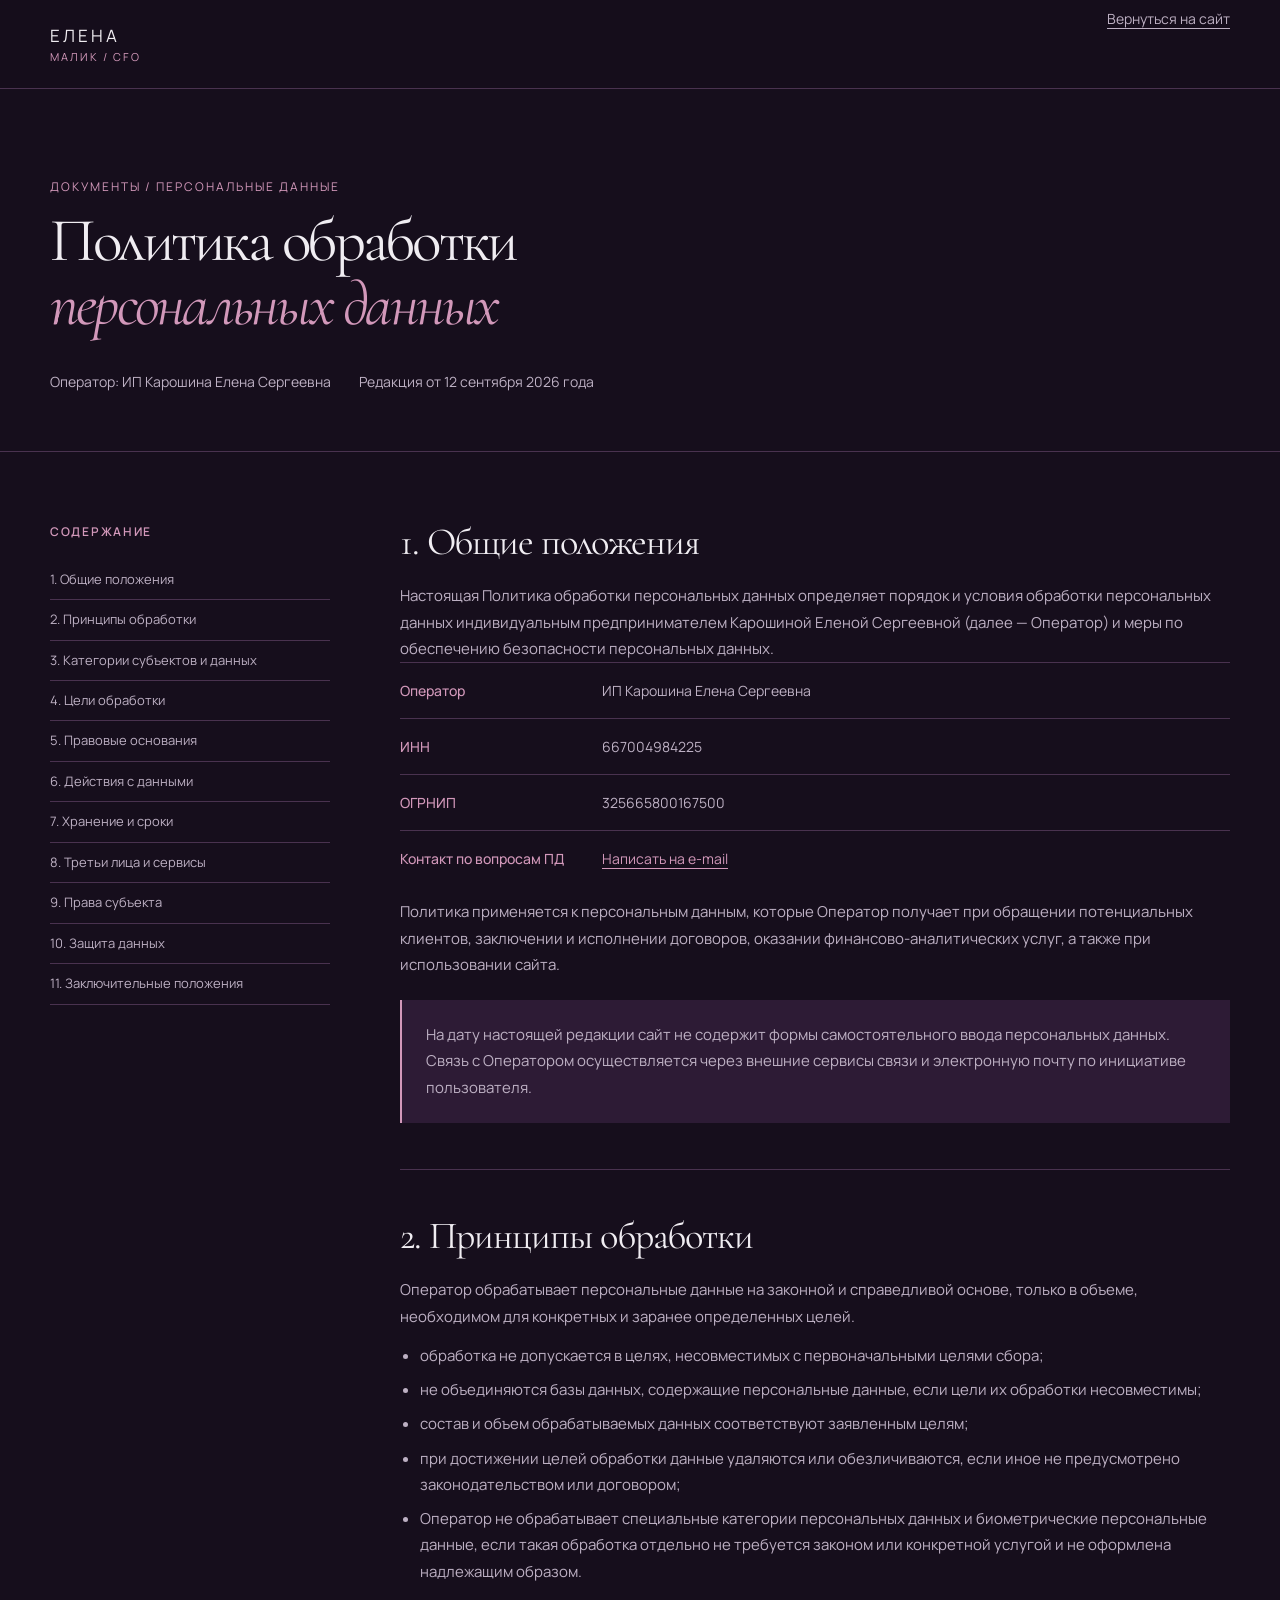
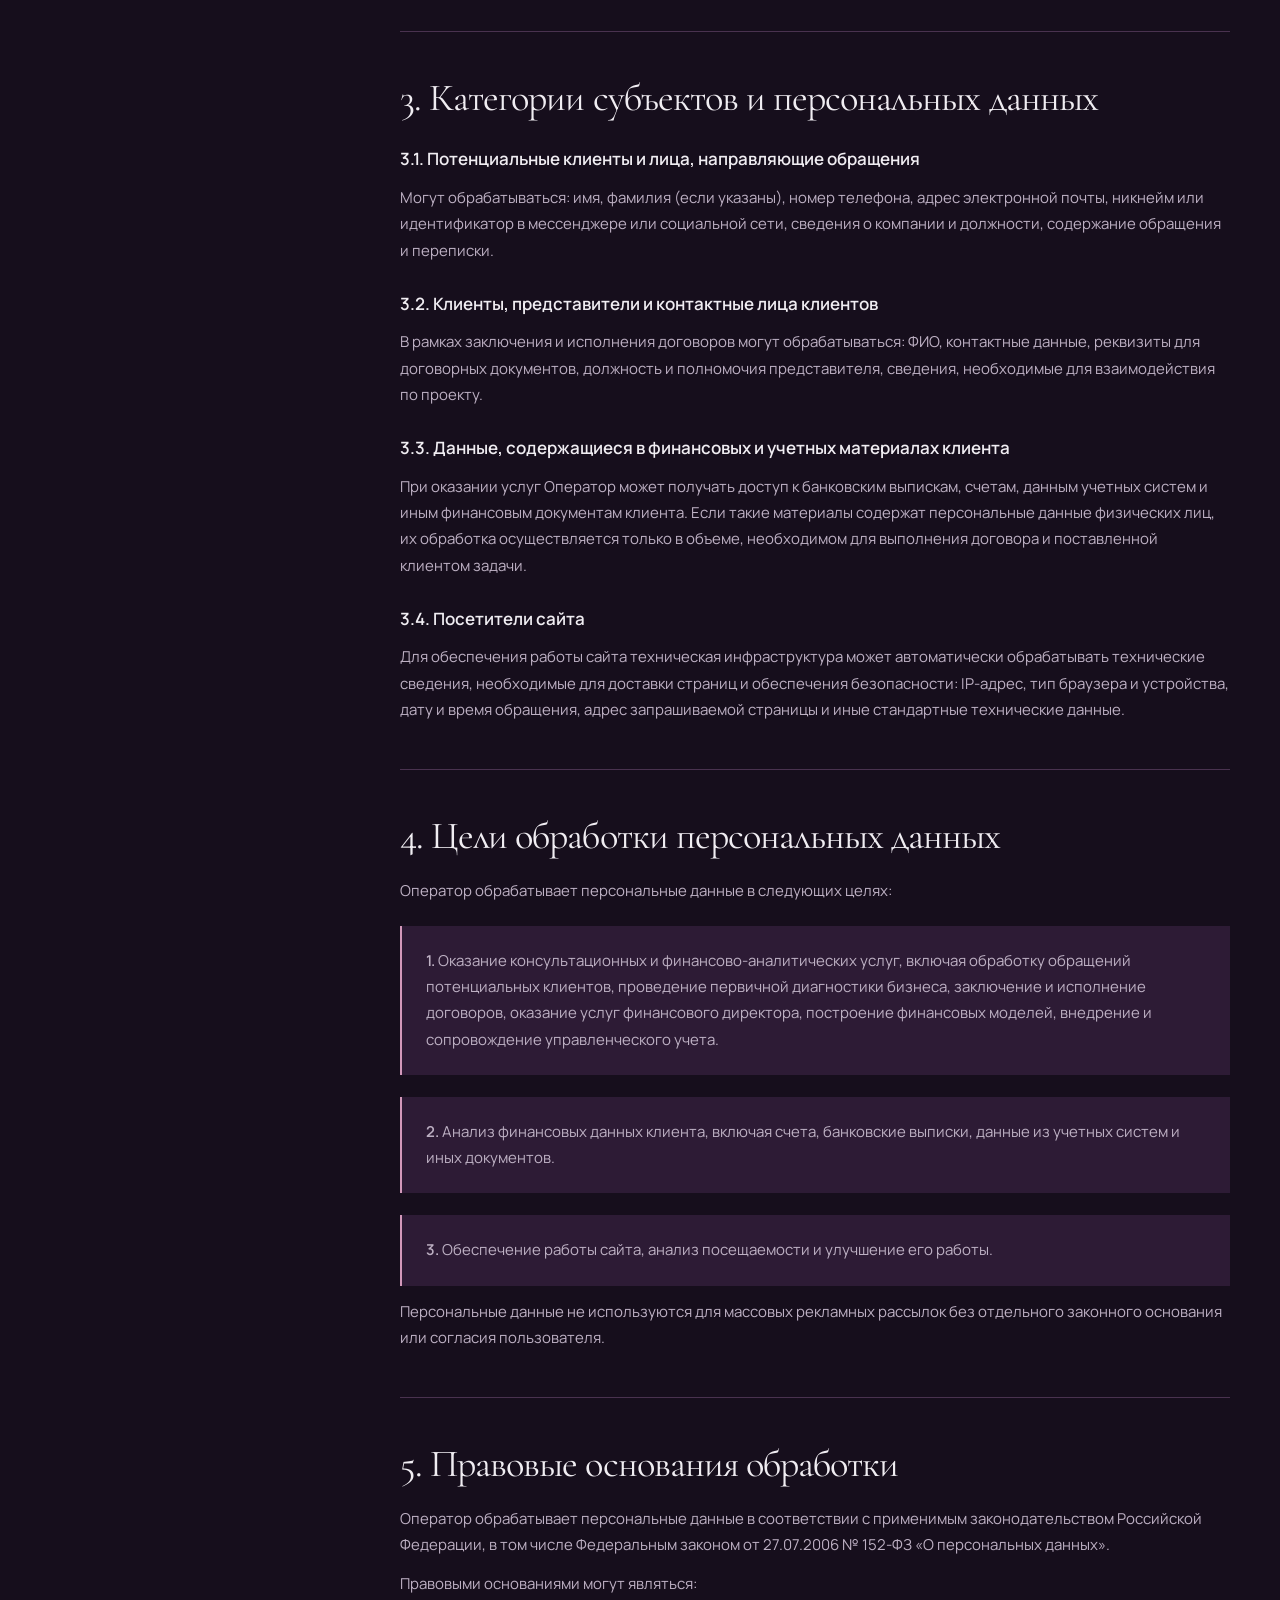
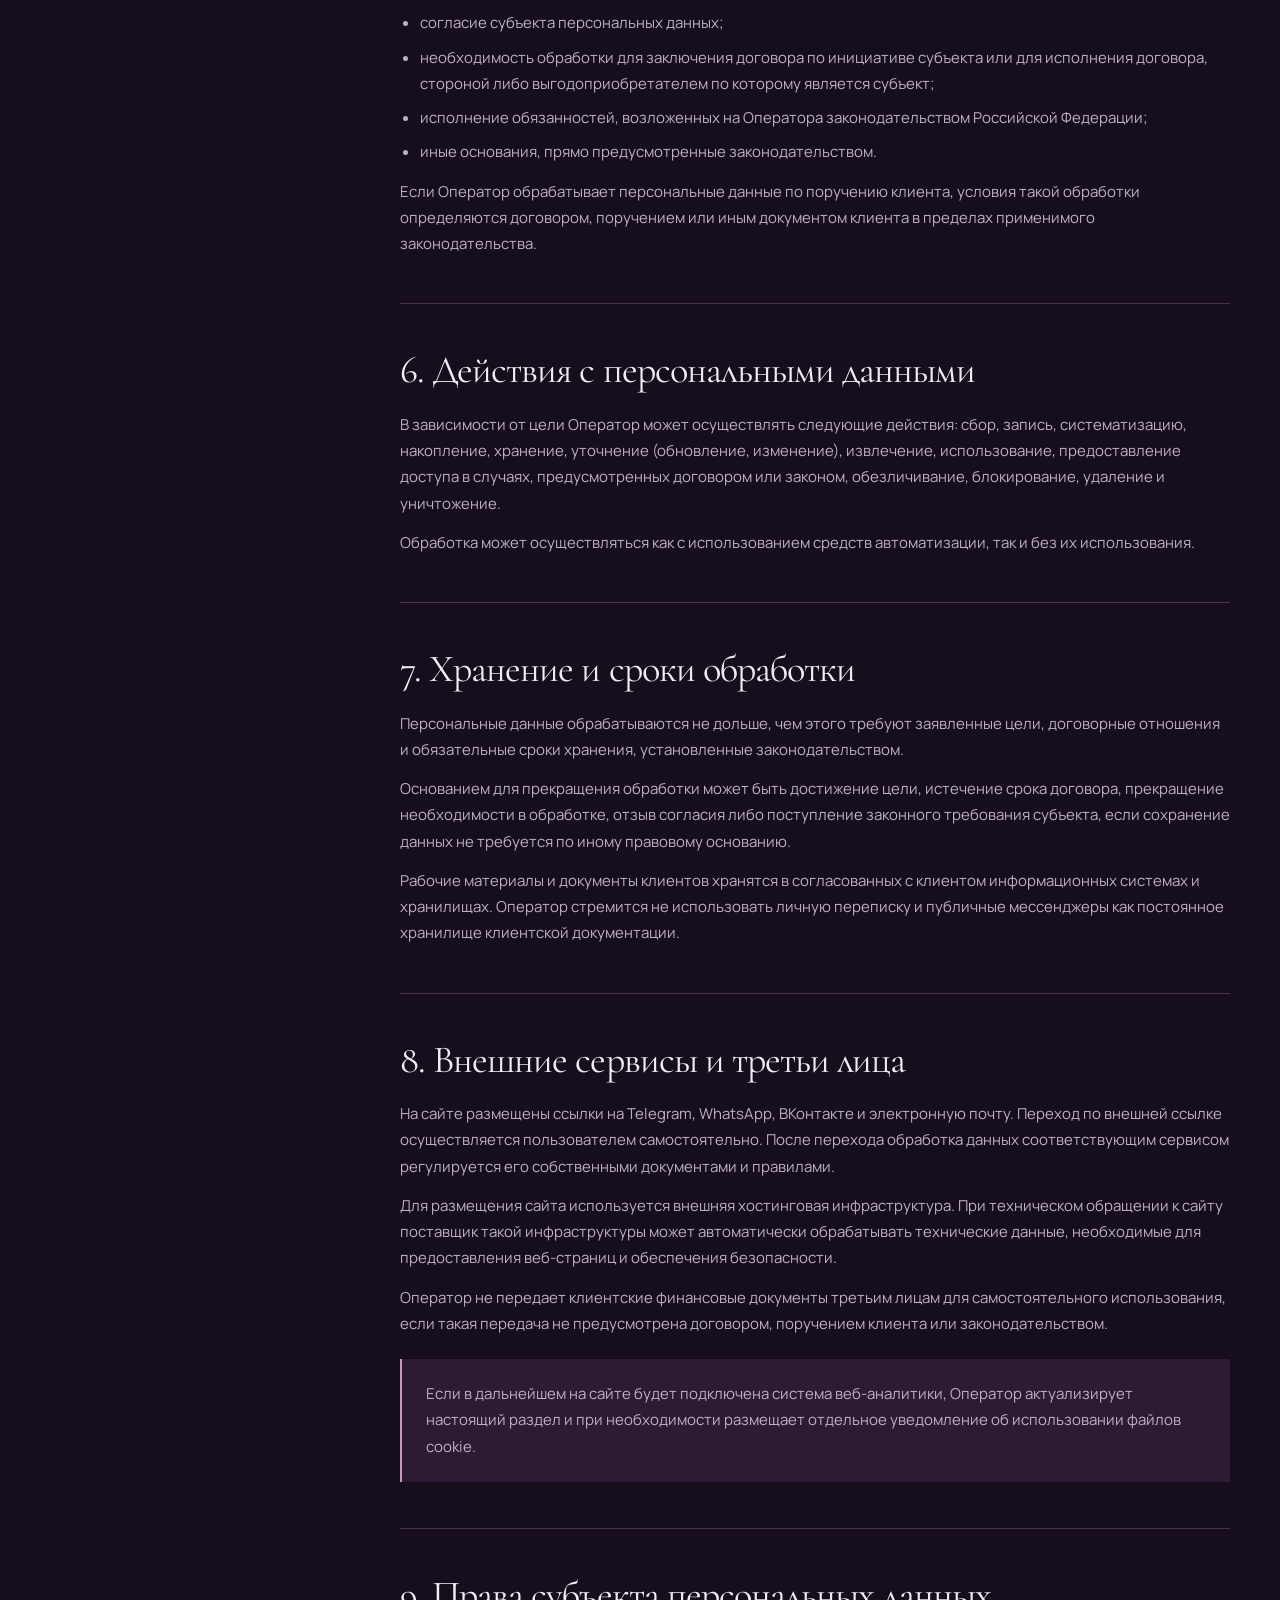
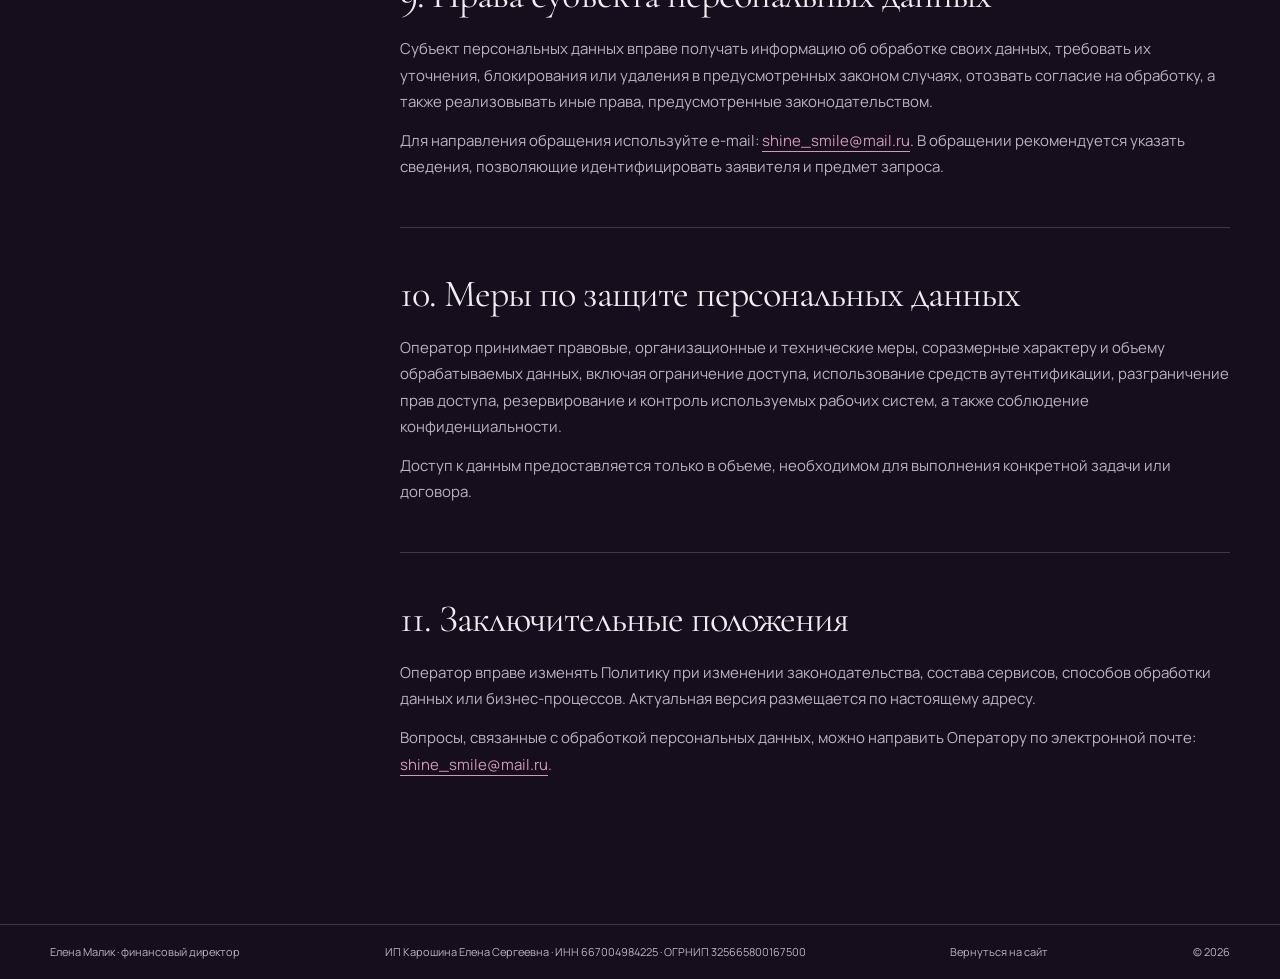
==== commit 1d37ee39: "Remove extra underline from policy back link" ====
--- a/privacy.html
+++ b/privacy.html
@@ -1 +1,15 @@
-<!doctype html><html lang="ru"><head><meta charset="utf-8"><meta name="viewport" content="width=device-width, initial-scale=1"><meta name="robots" content="noindex"><meta name="theme-color" content="#160e1c"><meta name="description" content="Политика обработки персональных данных ИП Карошиной Елены Сергеевны."><title>Политика обработки персональных данных — Елена Малик</title><link rel="stylesheet" href="style.css"><style>.policy-page{background:var(--bg)}.policy-header{position:sticky;top:0;z-index:20;background:#160e1cf5;border-bottom:1px solid var(--line)}.policy-nav{min-height:88px;display:flex;justify-content:space-between;align-items:center;gap:24px}.policy-back{font-size:14px;color:var(--muted);border-bottom:1px solid var(--accent);padding-bottom:5px}.policy-back:hover{color:var(--text)}.policy-hero{padding:88px 0 58px;border-bottom:1px solid var(--line)}.policy-hero h1{max-width:980px}.policy-meta{display:flex;flex-wrap:wrap;gap:12px 28px;margin-top:32px;color:var(--muted);font-size:14px}.policy-layout{display:grid;grid-template-columns:280px minmax(0,1fr);gap:70px;padding:70px 0 100px}.policy-toc{position:sticky;top:120px;align-self:start}.policy-toc b{display:block;font-size:12px;letter-spacing:1.7px;text-transform:uppercase;color:var(--accent);margin-bottom:18px}.policy-toc a{display:block;color:var(--muted);font-size:13px;padding:9px 0;border-bottom:1px solid var(--line)}.policy-toc a:hover{color:var(--text)}.policy-body{max-width:850px}.policy-section{padding:0 0 46px;margin:0 0 46px;border-bottom:1px solid var(--line)}.policy-section:last-child{border-bottom:0;margin-bottom:0}.policy-section h2{font-size:clamp(2rem,3vw,3rem);margin-bottom:20px}.policy-section h3{font-family:var(--sans);font-size:17px;font-weight:600;line-height:1.45;margin:28px 0 8px}.policy-section p,.policy-section li{color:var(--muted);font-size:15px;line-height:1.75}.policy-section p{margin-top:13px}.policy-section ul{padding-left:20px;margin:13px 0 0}.policy-section li+li{margin-top:8px}.policy-note{padding:22px 24px;background:var(--raised);border-left:2px solid var(--accent);margin-top:22px}.policy-note p{margin:0}.policy-card{display:grid;grid-template-columns:180px 1fr;gap:22px;padding:16px 0;border-top:1px solid var(--line);font-size:14px}.policy-card b{color:var(--accent);font-weight:500}.policy-card span{color:var(--muted)}.policy-mail{color:var(--accent);border-bottom:1px solid var(--accent)}.policy-footer{border-top:1px solid var(--line)}@media(max-width:900px){.policy-layout{grid-template-columns:1fr;gap:35px}.policy-toc{position:static}.policy-toc nav{display:grid;grid-template-columns:1fr 1fr;gap:0 18px}.policy-nav{min-height:74px}.policy-hero{padding:55px 0 40px}}@media(max-width:760px){.policy-nav .logo span{display:block}.policy-hero{padding:42px 0 34px}.policy-hero h1{font-size:clamp(2.7rem,13vw,4.4rem)}.policy-layout{padding:46px 0 70px}.policy-toc nav{grid-template-columns:1fr}.policy-section{padding-bottom:34px;margin-bottom:34px}.policy-section h2{font-size:2.15rem}.policy-section p,.policy-section li{font-size:14px}.policy-card{grid-template-columns:1fr;gap:5px}.policy-nav .logo{font-size:14px;letter-spacing:2px}.policy-back{font-size:12px}}</style></head><body class="policy-page"><header class="policy-header"><div class="container policy-nav"><a class="logo" href="index.html">ЕЛЕНА<span>МАЛИК / CFO</span></a><a class="policy-back" href="index.html">Вернуться на сайт</a></div></header><main><section class="policy-hero"><div class="container"><div class="eyebrow">Документы / персональные данные</div><h1>Политика обработки<br><em>персональных данных</em></h1><div class="policy-meta"><span>Оператор: ИП Карошина Елена Сергеевна</span><span>Редакция от 12 сентября 2026 года</span></div></div></section><div class="container policy-layout"><aside class="policy-toc"><b>Содержание</b><nav><a href="#general">1. Общие положения</a><a href="#principles">2. Принципы обработки</a><a href="#subjects">3. Категории субъектов и данных</a><a href="#purposes">4. Цели обработки</a><a href="#grounds">5. Правовые основания</a><a href="#actions">6. Действия с данными</a><a href="#storage">7. Хранение и сроки</a><a href="#third">8. Третьи лица и сервисы</a><a href="#rights">9. Права субъекта</a><a href="#security">10. Защита данных</a><a href="#final">11. Заключительные положения</a></nav></aside><article class="policy-body"><section class="policy-section" id="general"><h2>1. Общие положения</h2><p>Настоящая Политика обработки персональных данных определяет порядок и условия обработки персональных данных индивидуальным предпринимателем Карошиной Еленой Сергеевной (далее — Оператор) и меры по обеспечению безопасности персональных данных.</p><div class="policy-card"><b>Оператор</b><span>ИП Карошина Елена Сергеевна</span></div><div class="policy-card"><b>ИНН</b><span>667004984225</span></div><div class="policy-card"><b>ОГРНИП</b><span>325665800167500</span></div><div class="policy-card"><b>Контакт по вопросам ПД</b><span><a class="policy-mail" href="mailto:shine_smile@mail.ru">Написать на e-mail</a></span></div><p>Политика применяется к персональным данным, которые Оператор получает при обращении потенциальных клиентов, заключении и исполнении договоров, оказании финансово-аналитических услуг, а также при использовании сайта.</p><div class="policy-note"><p>На дату настоящей редакции сайт не содержит формы самостоятельного ввода персональных данных. Связь с Оператором осуществляется через внешние сервисы связи и электронную почту по инициативе пользователя.</p></div></section><section class="policy-section" id="principles"><h2>2. Принципы обработки</h2><p>Оператор обрабатывает персональные данные на законной и справедливой основе, только в объеме, необходимом для конкретных и заранее определенных целей.</p><ul><li>обработка не допускается в целях, несовместимых с первоначальными целями сбора;</li><li>не объединяются базы данных, содержащие персональные данные, если цели их обработки несовместимы;</li><li>состав и объем обрабатываемых данных соответствуют заявленным целям;</li><li>при достижении целей обработки данные удаляются или обезличиваются, если иное не предусмотрено законодательством или договором;</li><li>Оператор не обрабатывает специальные категории персональных данных и биометрические персональные данные, если такая обработка отдельно не требуется законом или конкретной услугой и не оформлена надлежащим образом.</li></ul></section><section class="policy-section" id="subjects"><h2>3. Категории субъектов и персональных данных</h2><h3>3.1. Потенциальные клиенты и лица, направляющие обращения</h3><p>Могут обрабатываться: имя, фамилия (если указаны), номер телефона, адрес электронной почты, никнейм или идентификатор в мессенджере или социальной сети, сведения о компании и должности, содержание обращения и переписки.</p><h3>3.2. Клиенты, представители и контактные лица клиентов</h3><p>В рамках заключения и исполнения договоров могут обрабатываться: ФИО, контактные данные, реквизиты для договорных документов, должность и полномочия представителя, сведения, необходимые для взаимодействия по проекту.</p><h3>3.3. Данные, содержащиеся в финансовых и учетных материалах клиента</h3><p>При оказании услуг Оператор может получать доступ к банковским выпискам, счетам, данным учетных систем и иным финансовым документам клиента. Если такие материалы содержат персональные данные физических лиц, их обработка осуществляется только в объеме, необходимом для выполнения договора и поставленной клиентом задачи.</p><h3>3.4. Посетители сайта</h3><p>Для обеспечения работы сайта техническая инфраструктура может автоматически обрабатывать технические сведения, необходимые для доставки страниц и обеспечения безопасности: IP-адрес, тип браузера и устройства, дату и время обращения, адрес запрашиваемой страницы и иные стандартные технические данные.</p></section><section class="policy-section" id="purposes"><h2>4. Цели обработки персональных данных</h2><p>Оператор обрабатывает персональные данные в следующих целях:</p><div class="policy-note"><p><strong>1.</strong> Оказание консультационных и финансово-аналитических услуг, включая обработку обращений потенциальных клиентов, проведение первичной диагностики бизнеса, заключение и исполнение договоров, оказание услуг финансового директора, построение финансовых моделей, внедрение и сопровождение управленческого учета.</p></div><div class="policy-note"><p><strong>2.</strong> Анализ финансовых данных клиента, включая счета, банковские выписки, данные из учетных систем и иных документов.</p></div><div class="policy-note"><p><strong>3.</strong> Обеспечение работы сайта, анализ посещаемости и улучшение его работы.</p></div><p>Персональные данные не используются для массовых рекламных рассылок без отдельного законного основания или согласия пользователя.</p></section><section class="policy-section" id="grounds"><h2>5. Правовые основания обработки</h2><p>Оператор обрабатывает персональные данные в соответствии с применимым законодательством Российской Федерации, в том числе Федеральным законом от 27.07.2006 № 152-ФЗ «О персональных данных».</p><p>Правовыми основаниями могут являться:</p><ul><li>согласие субъекта персональных данных;</li><li>необходимость обработки для заключения договора по инициативе субъекта или для исполнения договора, стороной либо выгодоприобретателем по которому является субъект;</li><li>исполнение обязанностей, возложенных на Оператора законодательством Российской Федерации;</li><li>иные основания, прямо предусмотренные законодательством.</li></ul><p>Если Оператор обрабатывает персональные данные по поручению клиента, условия такой обработки определяются договором, поручением или иным документом клиента в пределах применимого законодательства.</p></section><section class="policy-section" id="actions"><h2>6. Действия с персональными данными</h2><p>В зависимости от цели Оператор может осуществлять следующие действия: сбор, запись, систематизацию, накопление, хранение, уточнение (обновление, изменение), извлечение, использование, предоставление доступа в случаях, предусмотренных договором или законом, обезличивание, блокирование, удаление и уничтожение.</p><p>Обработка может осуществляться как с использованием средств автоматизации, так и без их использования.</p></section><section class="policy-section" id="storage"><h2>7. Хранение и сроки обработки</h2><p>Персональные данные обрабатываются не дольше, чем этого требуют заявленные цели, договорные отношения и обязательные сроки хранения, установленные законодательством.</p><p>Основанием для прекращения обработки может быть достижение цели, истечение срока договора, прекращение необходимости в обработке, отзыв согласия либо поступление законного требования субъекта, если сохранение данных не требуется по иному правовому основанию.</p><p>Рабочие материалы и документы клиентов хранятся в согласованных с клиентом информационных системах и хранилищах. Оператор стремится не использовать личную переписку и публичные мессенджеры как постоянное хранилище клиентской документации.</p></section><section class="policy-section" id="third"><h2>8. Внешние сервисы и третьи лица</h2><p>На сайте размещены ссылки на Telegram, WhatsApp, ВКонтакте и электронную почту. Переход по внешней ссылке осуществляется пользователем самостоятельно. После перехода обработка данных соответствующим сервисом регулируется его собственными документами и правилами.</p><p>Для размещения сайта используется внешняя хостинговая инфраструктура. При техническом обращении к сайту поставщик такой инфраструктуры может автоматически обрабатывать технические данные, необходимые для предоставления веб-страниц и обеспечения безопасности.</p><p>Оператор не передает клиентские финансовые документы третьим лицам для самостоятельного использования, если такая передача не предусмотрена договором, поручением клиента или законодательством.</p><div class="policy-note"><p>Если в дальнейшем на сайте будет подключена система веб-аналитики, Оператор актуализирует настоящий раздел и при необходимости размещает отдельное уведомление об использовании файлов cookie.</p></div></section><section class="policy-section" id="rights"><h2>9. Права субъекта персональных данных</h2><p>Субъект персональных данных вправе получать информацию об обработке своих данных, требовать их уточнения, блокирования или удаления в предусмотренных законом случаях, отозвать согласие на обработку, а также реализовывать иные права, предусмотренные законодательством.</p><p>Для направления обращения используйте e-mail: <a class="policy-mail" href="mailto:shine_smile@mail.ru">shine_smile@mail.ru</a>. В обращении рекомендуется указать сведения, позволяющие идентифицировать заявителя и предмет запроса.</p></section><section class="policy-section" id="security"><h2>10. Меры по защите персональных данных</h2><p>Оператор принимает правовые, организационные и технические меры, соразмерные характеру и объему обрабатываемых данных, включая ограничение доступа, использование средств аутентификации, разграничение прав доступа, резервирование и контроль используемых рабочих систем, а также соблюдение конфиденциальности.</p><p>Доступ к данным предоставляется только в объеме, необходимом для выполнения конкретной задачи или договора.</p></section><section class="policy-section" id="final"><h2>11. Заключительные положения</h2><p>Оператор вправе изменять Политику при изменении законодательства, состава сервисов, способов обработки данных или бизнес-процессов. Актуальная версия размещается по настоящему адресу.</p><p>Вопросы, связанные с обработкой персональных данных, можно направить Оператору по электронной почте: <a class="policy-mail" href="mailto:shine_smile@mail.ru">shine_smile@mail.ru</a>.</p></section></article></div></main><footer class="policy-footer"><div class="container footer"><div>Елена Малик · финансовый директор</div><div>ИП Карошина Елена Сергеевна · ИНН 667004984225 · ОГРНИП 325665800167500</div><div><a href="index.html">Вернуться на сайт</a></div><div>© 2026</div></div></footer></body></html>+<!doctype html><html lang="ru"><head><meta charset="utf-8"><meta name="viewport" content="width=device-width, initial-scale=1"><meta name="robots" content="noindex"><meta name="theme-color" content="#160e1c"><meta name="description" content="Политика обработки персональных данных ИП Карошиной Елены Сергеевны."><title>Политика обработки персональных данных — Елена Малик</title><link rel="stylesheet" href="style.css"><style>.policy-page{background:var(--bg)}.policy-header{position:sticky;top:0;z-index:20;background:#160e1cf5;border-bottom:1px solid var(--line)}.policy-nav{min-height:88px;display:flex;justify-content:space-between;align-items:center;gap:24px}.policy-back{font-size:14px;color:var(--muted);padding-bottom:5px}.policy-back:hover{color:var(--text)}.policy-hero{padding:88px 0 58px;border-bottom:1px solid var(--line)}.policy-hero h1{max-width:980px}.policy-meta{display:flex;flex-wrap:wrap;gap:12px 28px;margin-top:32px;color:var(--muted);font-size:14px}.policy-layout{display:grid;grid-template-columns:280px minmax(0,1fr);gap:70px;padding:70px 0 100px}.policy-toc{position:sticky;top:120px;align-self:start}.policy-toc b{display:block;font-size:12px;letter-spacing:1.7px;text-transform:uppercase;color:var(--accent);margin-bottom:18px}.policy-toc a{display:block;color:var(--muted);font-size:13px;padding:9px 0;border-bottom:1px solid var(--line)}.policy-toc a:hover{color:var(--text)}.policy-body{max-width:850px}.policy-section{padding:0 0 46px;margin:0 0 46px;border-bottom:1px solid var(--line)}.policy-section:last-child{border-bottom:0;margin-bottom:0}.policy-section h2{font-size:clamp(2rem,3vw,3rem);margin-bottom:20px}.policy-section h3{font-family:var(--sans);font-size:17px;font-weight:600;line-height:1.45;margin:28px 0 8px}.policy-section p,.policy-section li{color:var(--muted);font-size:15px;line-height:1.75}.policy-section p{margin-top:13px}.policy-section ul{padding-left:20px;margin:13px 0 0}.policy-section li+li{margin-top:8px}.policy-note{padding:22px 24px;background:var(--raised);border-left:2px solid var(--accent);margin-top:22px}.policy-note p{margin:0}.policy-card{display:grid;grid-template-columns:180px 1fr;gap:22px;padding:16px 0;border-top:1px solid var(--line);font-size:14px}.policy-card b{color:var(--accent);font-weight:500}.policy-card span{color:var(--muted)}.policy-mail{color:var(--accent);border-bottom:1px solid var(--accent)}.policy-footer{border-top:1px solid var(--line)}@media(max-width:900px){.policy-layout{grid-template-columns:1fr;gap:35px}.policy-toc{position:static}.policy-toc nav{display:grid;grid-template-columns:1fr 1fr;gap:0 18px}.policy-nav{min-height:74px}.policy-hero{padding:55px 0 40px}}@media(max-width:760px){.policy-nav .logo span{display:block}.policy-hero{padding:42px 0 34px}.policy-hero h1{font-size:clamp(2.7rem,13vw,4.4rem)}.policy-layout{padding:46px 0 70px}.policy-toc nav{grid-template-columns:1fr}.policy-section{padding-bottom:34px;margin-bottom:34px}.policy-section h2{font-size:2.15rem}.policy-section p,.policy-section li{font-size:14px}.policy-card{grid-template-columns:1fr;gap:5px}.policy-nav .logo{font-size:14px;letter-spacing:2px}.policy-back{font-size:12px}}</style></head><body class="policy-page">
+<!-- Yandex.Metrika counter -->
+<script type="text/javascript">
+    (function(m,e,t,r,i,k,a){
+        m[i]=m[i]||function(){(m[i].a=m[i].a||[]).push(arguments)};
+        m[i].l=1*new Date();
+        for (var j = 0; j < document.scripts.length; j++) {if (document.scripts[j].src === r) { return; }}
+        k=e.createElement(t),a=e.getElementsByTagName(t)[0],k.async=1,k.src=r,a.parentNode.insertBefore(k,a)
+    })(window, document,'script','https://mc.yandex.ru/metrika/tag.js?id=112547387', 'ym');
+
+    ym(112547387, 'init', {ssr:true, clickmap:true, referrer: document.referrer, url: location.href, accurateTrackBounce:true, trackLinks:true});
+</script>
+<noscript><div><img src="https://mc.yandex.ru/watch/112547387" style="position:absolute; left:-9999px;" alt="" /></div></noscript>
+<!-- /Yandex.Metrika counter -->
+<header class="policy-header"><div class="container policy-nav"><a class="logo" href="index.html">ЕЛЕНА<span>МАЛИК / CFO</span></a><a class="policy-back" href="index.html">Вернуться на сайт</a></div></header><main><section class="policy-hero"><div class="container"><div class="eyebrow">Документы / персональные данные</div><h1>Политика обработки<br><em>персональных данных</em></h1><div class="policy-meta"><span>Оператор: ИП Карошина Елена Сергеевна</span><span>Редакция от 12 сентября 2026 года</span></div></div></section><div class="container policy-layout"><aside class="policy-toc"><b>Содержание</b><nav><a href="#general">1. Общие положения</a><a href="#principles">2. Принципы обработки</a><a href="#subjects">3. Категории субъектов и данных</a><a href="#purposes">4. Цели обработки</a><a href="#grounds">5. Правовые основания</a><a href="#actions">6. Действия с данными</a><a href="#storage">7. Хранение и сроки</a><a href="#third">8. Третьи лица и сервисы</a><a href="#rights">9. Права субъекта</a><a href="#security">10. Защита данных</a><a href="#final">11. Заключительные положения</a></nav></aside><article class="policy-body"><section class="policy-section" id="general"><h2>1. Общие положения</h2><p>Настоящая Политика обработки персональных данных определяет порядок и условия обработки персональных данных индивидуальным предпринимателем Карошиной Еленой Сергеевной (далее — Оператор) и меры по обеспечению безопасности персональных данных.</p><div class="policy-card"><b>Оператор</b><span>ИП Карошина Елена Сергеевна</span></div><div class="policy-card"><b>ИНН</b><span>667004984225</span></div><div class="policy-card"><b>ОГРНИП</b><span>325665800167500</span></div><div class="policy-card"><b>Контакт по вопросам ПД</b><span><a class="policy-mail" href="mailto:shine_smile@mail.ru">Написать на e-mail</a></span></div><p>Политика применяется к персональным данным, которые Оператор получает при обращении потенциальных клиентов, заключении и исполнении договоров, оказании финансово-аналитических услуг, а также при использовании сайта.</p><div class="policy-note"><p>На дату настоящей редакции сайт не содержит формы самостоятельного ввода персональных данных. Связь с Оператором осуществляется через внешние сервисы связи и электронную почту по инициативе пользователя.</p></div></section><section class="policy-section" id="principles"><h2>2. Принципы обработки</h2><p>Оператор обрабатывает персональные данные на законной и справедливой основе, только в объеме, необходимом для конкретных и заранее определенных целей.</p><ul><li>обработка не допускается в целях, несовместимых с первоначальными целями сбора;</li><li>не объединяются базы данных, содержащие персональные данные, если цели их обработки несовместимы;</li><li>состав и объем обрабатываемых данных соответствуют заявленным целям;</li><li>при достижении целей обработки данные удаляются или обезличиваются, если иное не предусмотрено законодательством или договором;</li><li>Оператор не обрабатывает специальные категории персональных данных и биометрические персональные данные, если такая обработка отдельно не требуется законом или конкретной услугой и не оформлена надлежащим образом.</li></ul></section><section class="policy-section" id="subjects"><h2>3. Категории субъектов и персональных данных</h2><h3>3.1. Потенциальные клиенты и лица, направляющие обращения</h3><p>Могут обрабатываться: имя, фамилия (если указаны), номер телефона, адрес электронной почты, никнейм или идентификатор в мессенджере или социальной сети, сведения о компании и должности, содержание обращения и переписки.</p><h3>3.2. Клиенты, представители и контактные лица клиентов</h3><p>В рамках заключения и исполнения договоров могут обрабатываться: ФИО, контактные данные, реквизиты для договорных документов, должность и полномочия представителя, сведения, необходимые для взаимодействия по проекту.</p><h3>3.3. Данные, содержащиеся в финансовых и учетных материалах клиента</h3><p>При оказании услуг Оператор может получать доступ к банковским выпискам, счетам, данным учетных систем и иным финансовым документам клиента. Если такие материалы содержат персональные данные физических лиц, их обработка осуществляется только в объеме, необходимом для выполнения договора и поставленной клиентом задачи.</p><h3>3.4. Посетители сайта</h3><p>Для обеспечения работы сайта техническая инфраструктура может автоматически обрабатывать технические сведения, необходимые для доставки страниц и обеспечения безопасности: IP-адрес, тип браузера и устройства, дату и время обращения, адрес запрашиваемой страницы и иные стандартные технические данные.</p></section><section class="policy-section" id="purposes"><h2>4. Цели обработки персональных данных</h2><p>Оператор обрабатывает персональные данные в следующих целях:</p><div class="policy-note"><p><strong>1.</strong> Оказание консультационных и финансово-аналитических услуг, включая обработку обращений потенциальных клиентов, проведение первичной диагностики бизнеса, заключение и исполнение договоров, оказание услуг финансового директора, построение финансовых моделей, внедрение и сопровождение управленческого учета.</p></div><div class="policy-note"><p><strong>2.</strong> Анализ финансовых данных клиента, включая счета, банковские выписки, данные из учетных систем и иных документов.</p></div><div class="policy-note"><p><strong>3.</strong> Обеспечение работы сайта, анализ посещаемости и улучшение его работы.</p></div><p>Персональные данные не используются для массовых рекламных рассылок без отдельного законного основания или согласия пользователя.</p></section><section class="policy-section" id="grounds"><h2>5. Правовые основания обработки</h2><p>Оператор обрабатывает персональные данные в соответствии с применимым законодательством Российской Федерации, в том числе Федеральным законом от 27.07.2006 № 152-ФЗ «О персональных данных».</p><p>Правовыми основаниями могут являться:</p><ul><li>согласие субъекта персональных данных;</li><li>необходимость обработки для заключения договора по инициативе субъекта или для исполнения договора, стороной либо выгодоприобретателем по которому является субъект;</li><li>исполнение обязанностей, возложенных на Оператора законодательством Российской Федерации;</li><li>иные основания, прямо предусмотренные законодательством.</li></ul><p>Если Оператор обрабатывает персональные данные по поручению клиента, условия такой обработки определяются договором, поручением или иным документом клиента в пределах применимого законодательства.</p></section><section class="policy-section" id="actions"><h2>6. Действия с персональными данными</h2><p>В зависимости от цели Оператор может осуществлять следующие действия: сбор, запись, систематизацию, накопление, хранение, уточнение (обновление, изменение), извлечение, использование, предоставление доступа в случаях, предусмотренных договором или законом, обезличивание, блокирование, удаление и уничтожение.</p><p>Обработка может осуществляться как с использованием средств автоматизации, так и без их использования.</p></section><section class="policy-section" id="storage"><h2>7. Хранение и сроки обработки</h2><p>Персональные данные обрабатываются не дольше, чем этого требуют заявленные цели, договорные отношения и обязательные сроки хранения, установленные законодательством.</p><p>Основанием для прекращения обработки может быть достижение цели, истечение срока договора, прекращение необходимости в обработке, отзыв согласия либо поступление законного требования субъекта, если сохранение данных не требуется по иному правовому основанию.</p><p>Рабочие материалы и документы клиентов хранятся в согласованных с клиентом информационных системах и хранилищах. Оператор стремится не использовать личную переписку и публичные мессенджеры как постоянное хранилище клиентской документации.</p></section><section class="policy-section" id="third"><h2>8. Внешние сервисы и третьи лица</h2><p>На сайте размещены ссылки на Telegram, WhatsApp, ВКонтакте и электронную почту. Переход по внешней ссылке осуществляется пользователем самостоятельно. После перехода обработка данных соответствующим сервисом регулируется его собственными документами и правилами.</p><p>Для размещения сайта используется внешняя хостинговая инфраструктура. При техническом обращении к сайту поставщик такой инфраструктуры может автоматически обрабатывать технические данные, необходимые для предоставления веб-страниц и обеспечения безопасности.</p><p>Оператор не передает клиентские финансовые документы третьим лицам для самостоятельного использования, если такая передача не предусмотрена договором, поручением клиента или законодательством.</p><div class="policy-note"><p>Если в дальнейшем на сайте будет подключена система веб-аналитики, Оператор актуализирует настоящий раздел и при необходимости размещает отдельное уведомление об использовании файлов cookie.</p></div></section><section class="policy-section" id="rights"><h2>9. Права субъекта персональных данных</h2><p>Субъект персональных данных вправе получать информацию об обработке своих данных, требовать их уточнения, блокирования или удаления в предусмотренных законом случаях, отозвать согласие на обработку, а также реализовывать иные права, предусмотренные законодательством.</p><p>Для направления обращения используйте e-mail: <a class="policy-mail" href="mailto:shine_smile@mail.ru">shine_smile@mail.ru</a>. В обращении рекомендуется указать сведения, позволяющие идентифицировать заявителя и предмет запроса.</p></section><section class="policy-section" id="security"><h2>10. Меры по защите персональных данных</h2><p>Оператор принимает правовые, организационные и технические меры, соразмерные характеру и объему обрабатываемых данных, включая ограничение доступа, использование средств аутентификации, разграничение прав доступа, резервирование и контроль используемых рабочих систем, а также соблюдение конфиденциальности.</p><p>Доступ к данным предоставляется только в объеме, необходимом для выполнения конкретной задачи или договора.</p></section><section class="policy-section" id="final"><h2>11. Заключительные положения</h2><p>Оператор вправе изменять Политику при изменении законодательства, состава сервисов, способов обработки данных или бизнес-процессов. Актуальная версия размещается по настоящему адресу.</p><p>Вопросы, связанные с обработкой персональных данных, можно направить Оператору по электронной почте: <a class="policy-mail" href="mailto:shine_smile@mail.ru">shine_smile@mail.ru</a>.</p></section></article></div></main><footer class="policy-footer"><div class="container footer"><div>Елена Малик · финансовый директор</div><div>ИП Карошина Елена Сергеевна · ИНН 667004984225 · ОГРНИП 325665800167500</div><div><a href="index.html">Вернуться на сайт</a></div><div>© 2026</div></div></footer></body></html>
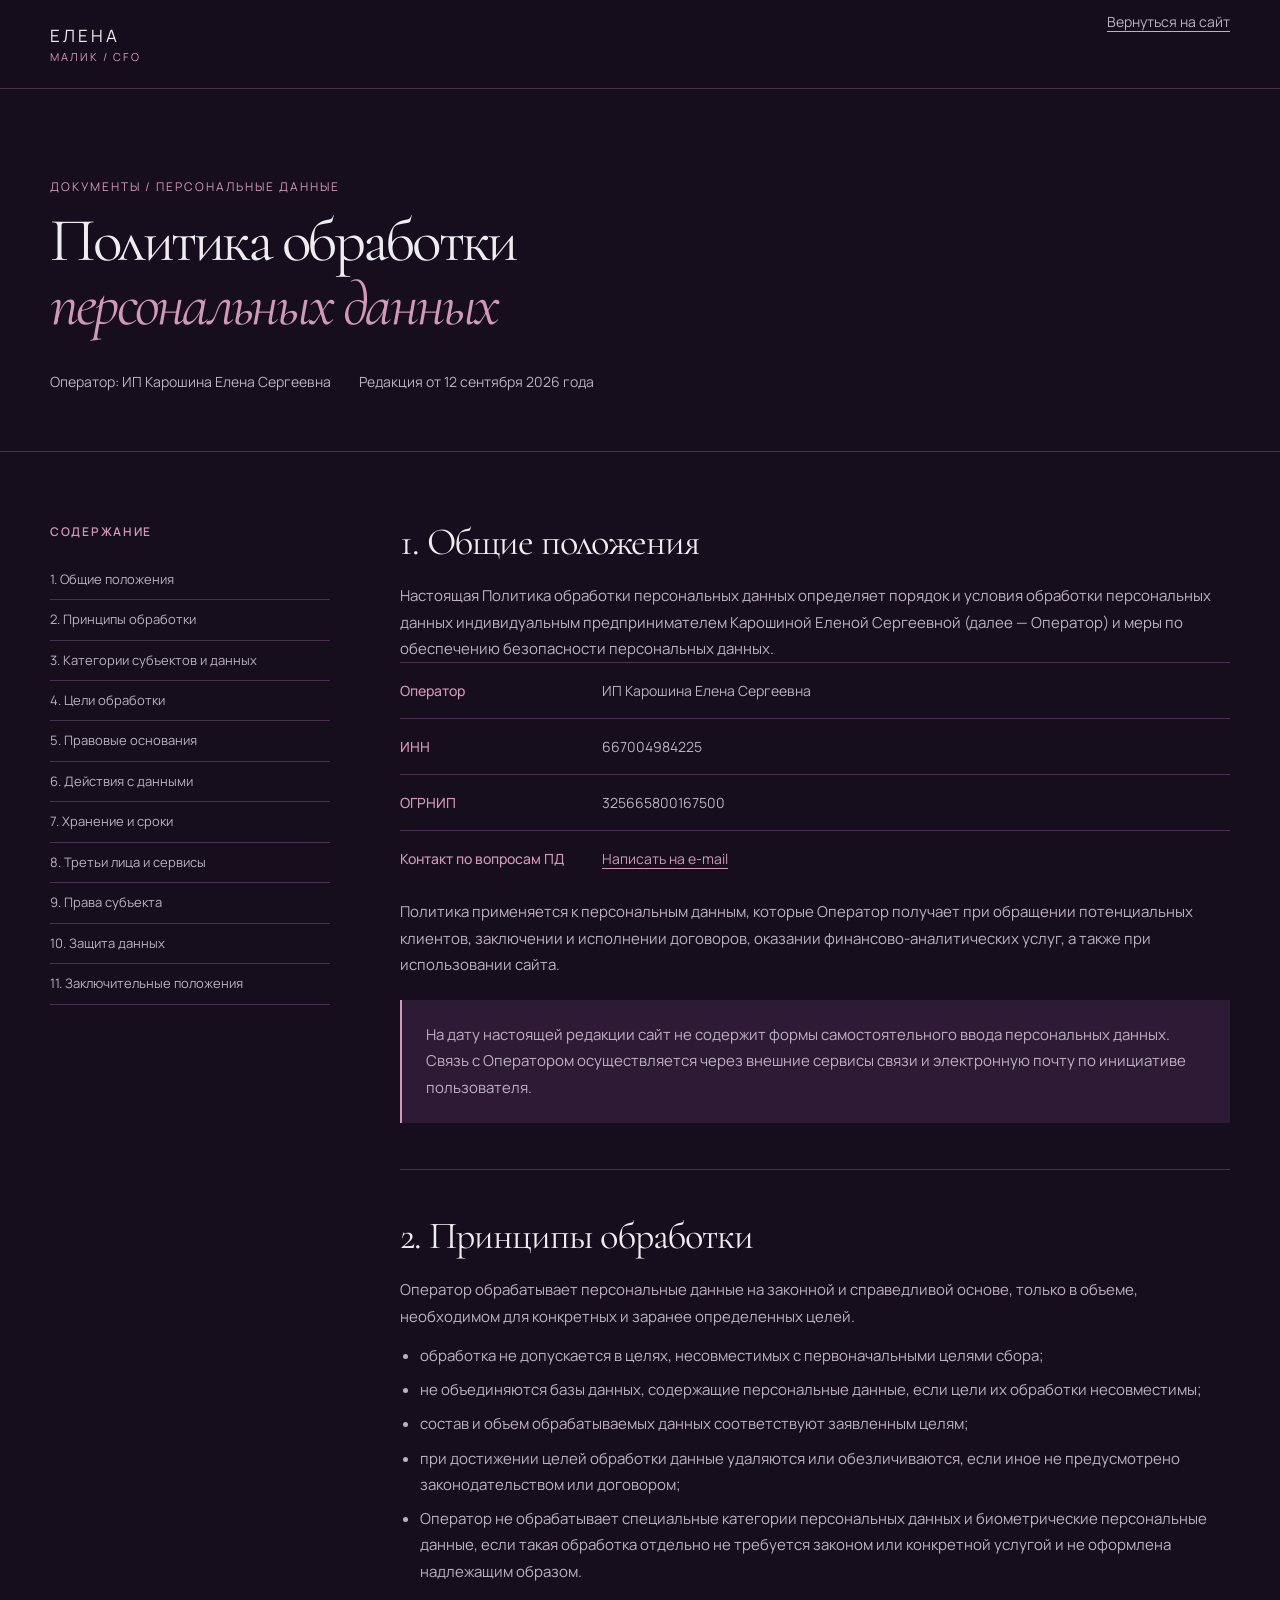
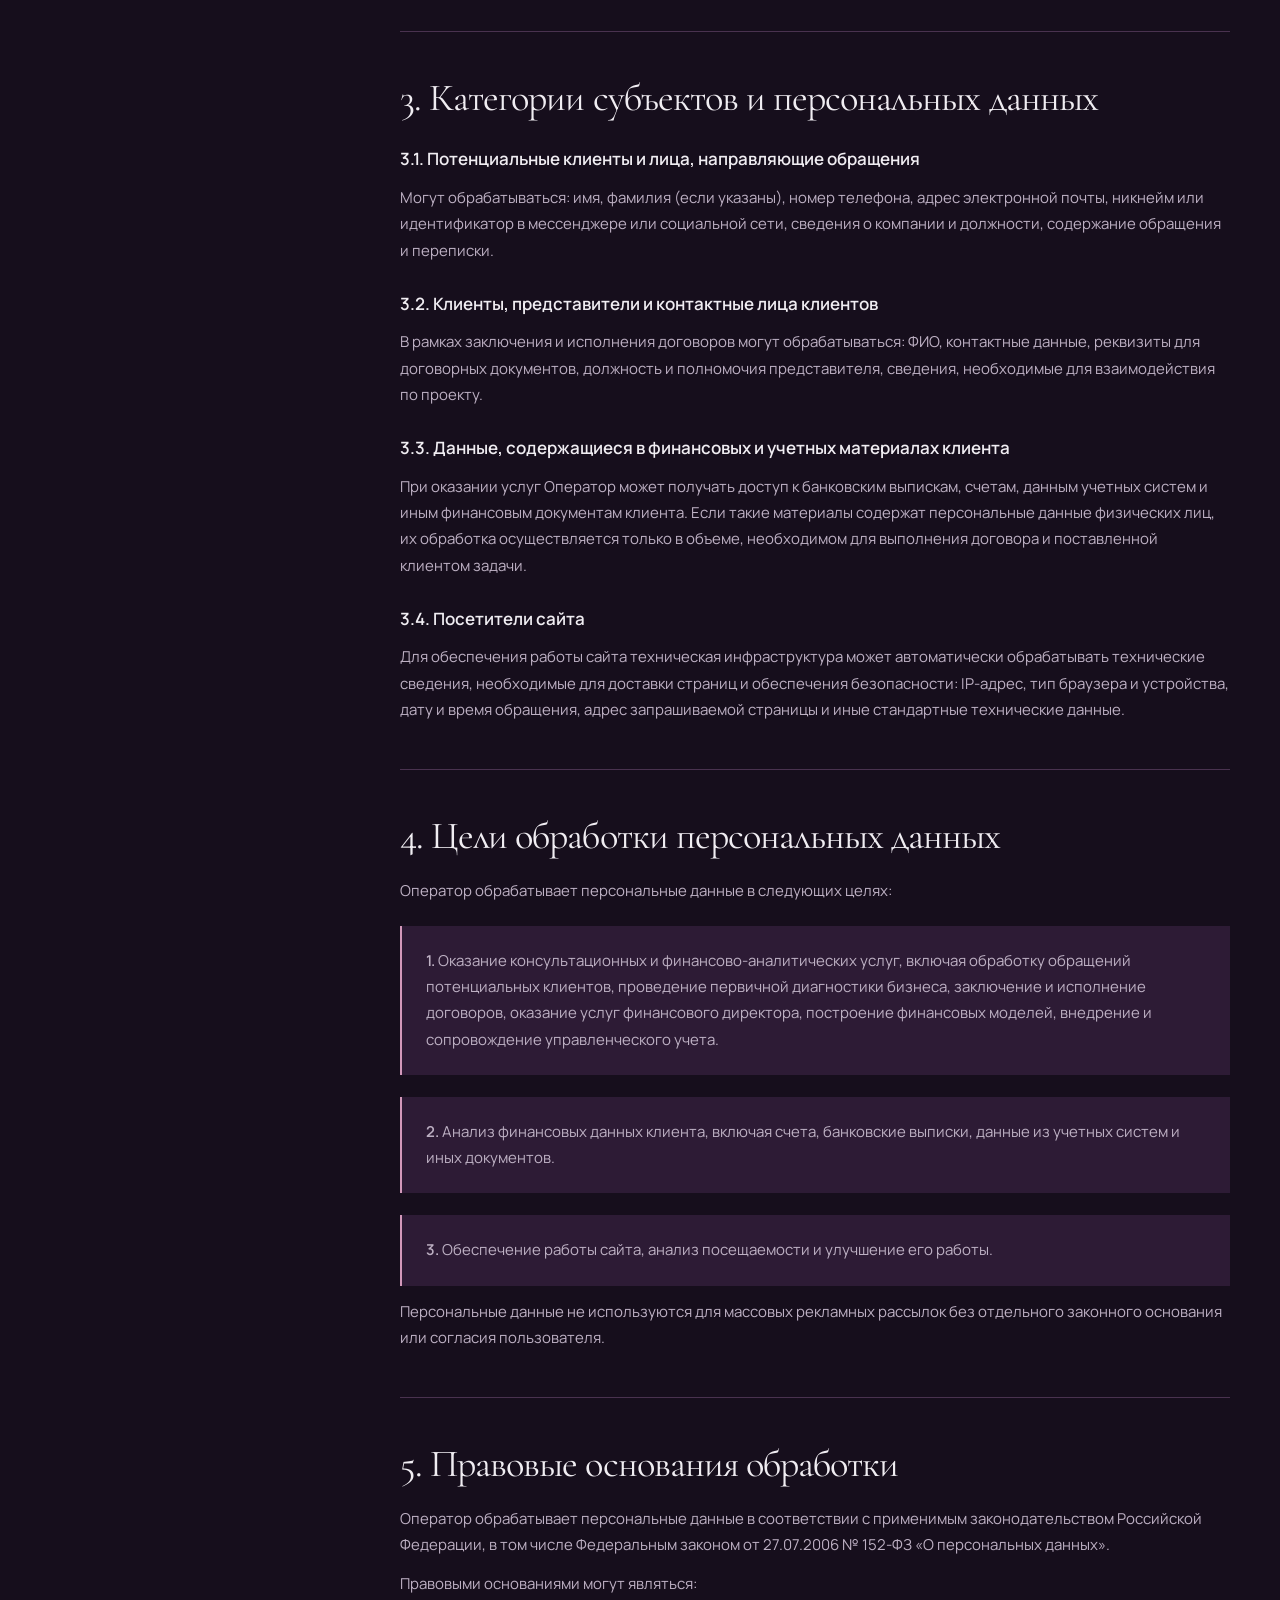
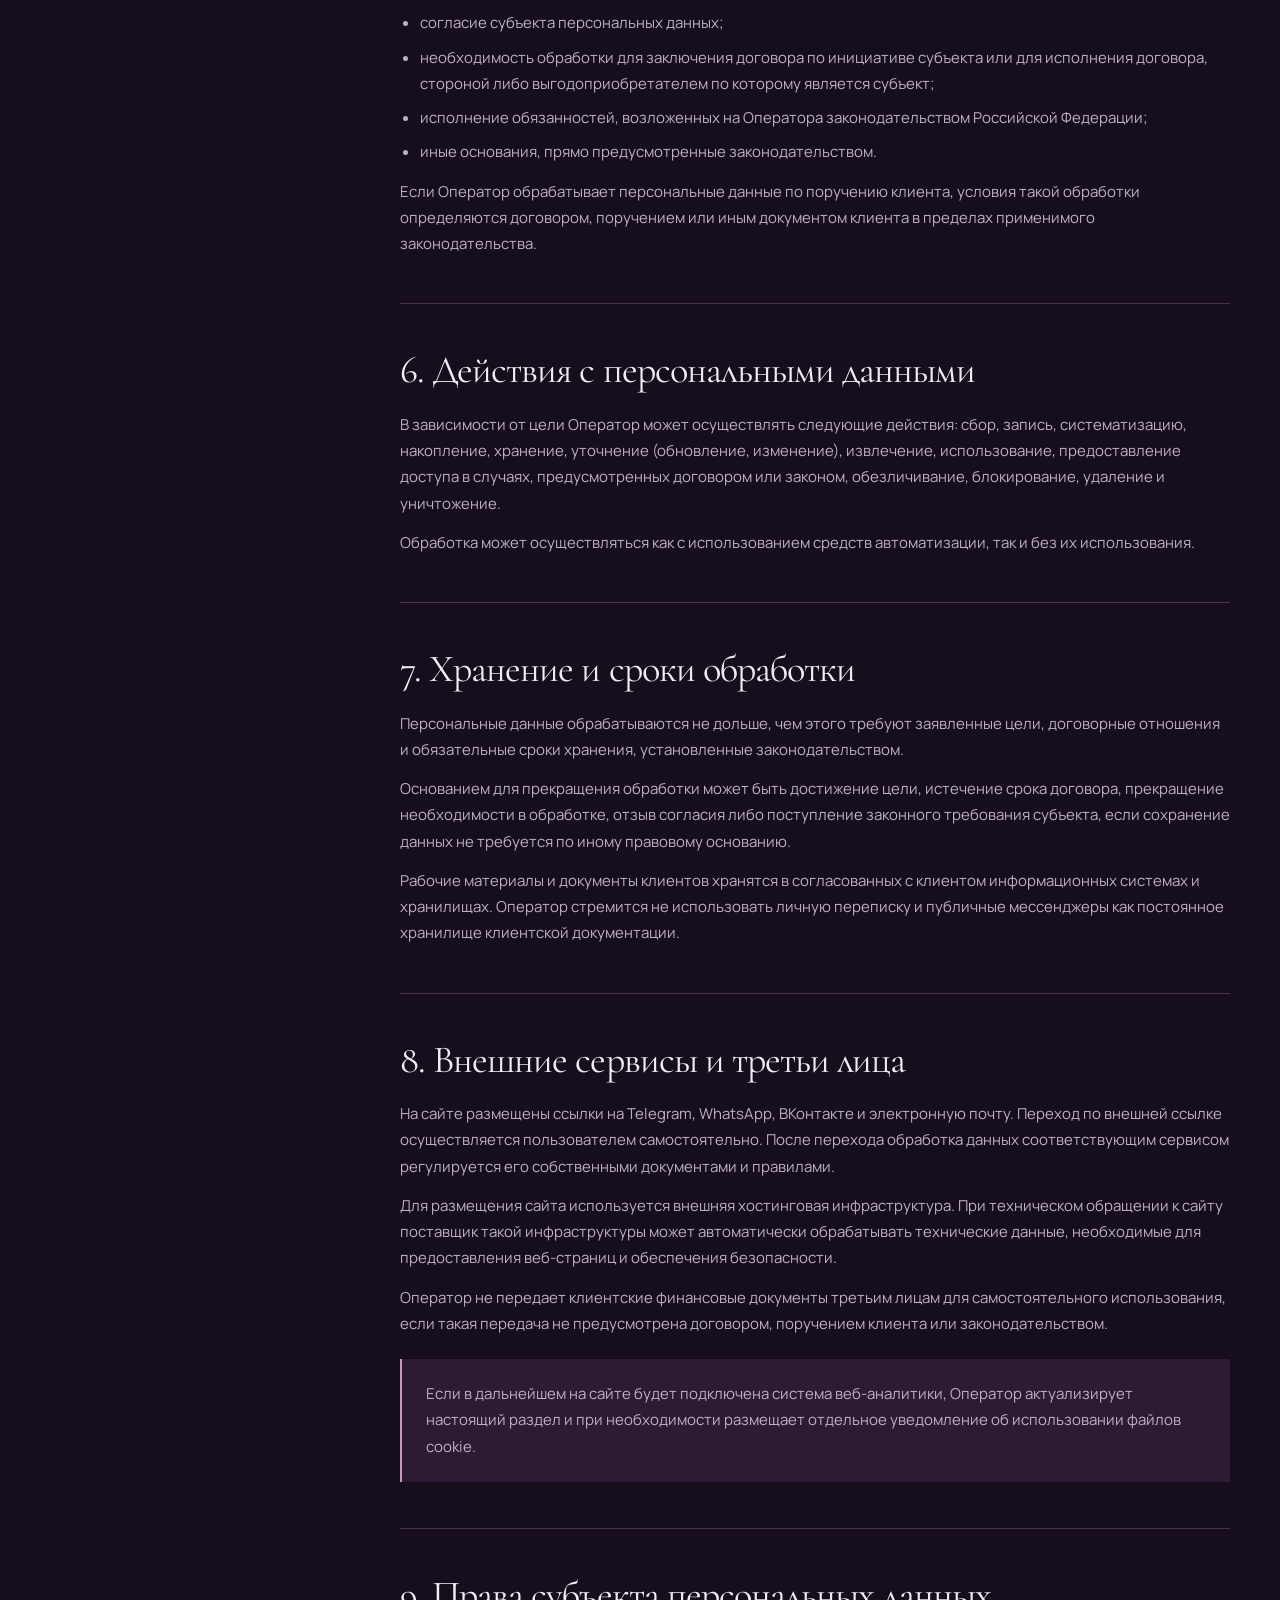
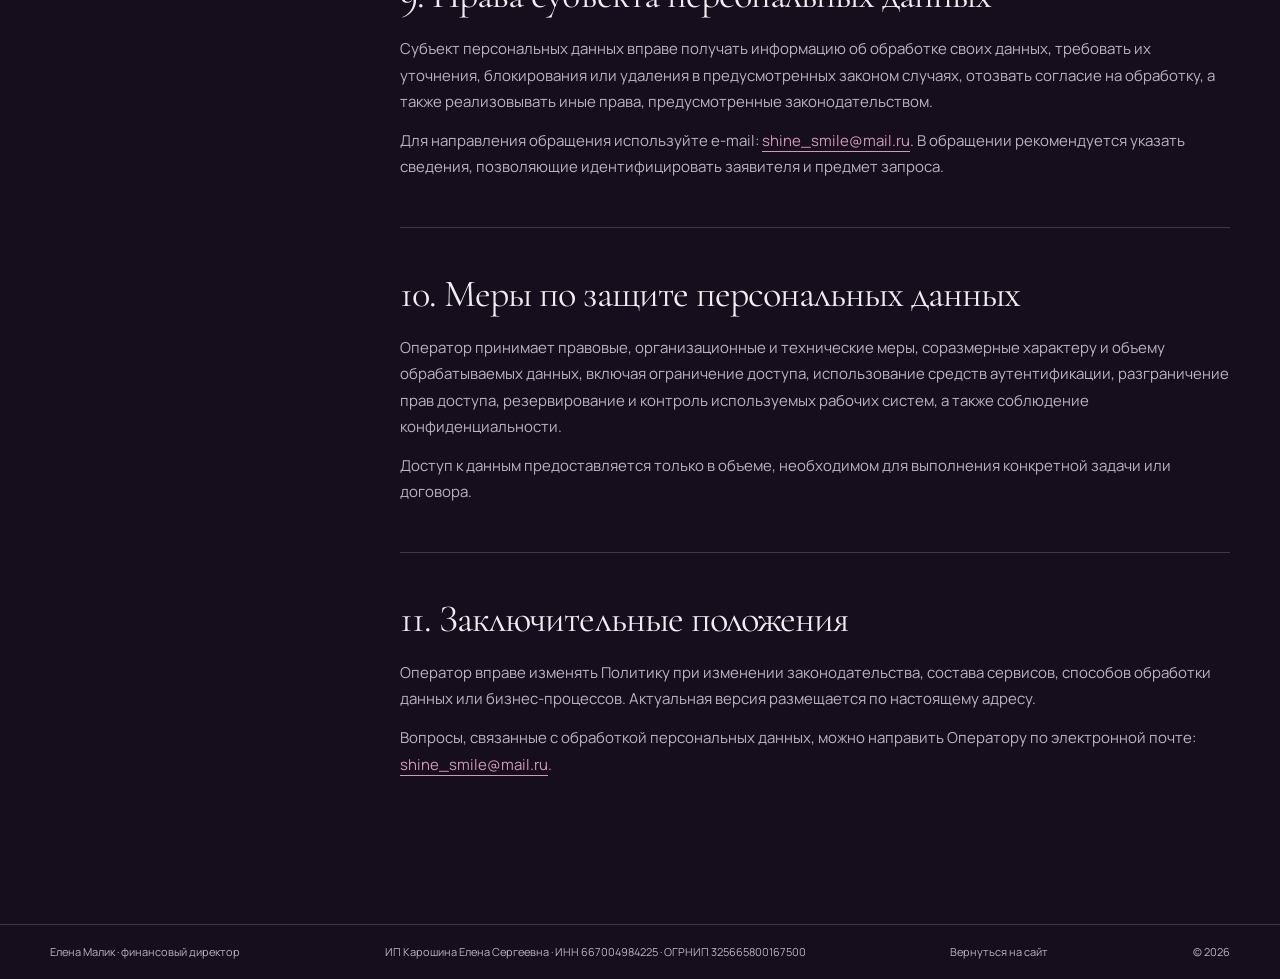
==== commit de7d2155: "Align policy back link after underline removal" ====
--- a/privacy.html
+++ b/privacy.html
@@ -1,4 +1,4 @@
-<!doctype html><html lang="ru"><head><meta charset="utf-8"><meta name="viewport" content="width=device-width, initial-scale=1"><meta name="robots" content="noindex"><meta name="theme-color" content="#160e1c"><meta name="description" content="Политика обработки персональных данных ИП Карошиной Елены Сергеевны."><title>Политика обработки персональных данных — Елена Малик</title><link rel="stylesheet" href="style.css"><style>.policy-page{background:var(--bg)}.policy-header{position:sticky;top:0;z-index:20;background:#160e1cf5;border-bottom:1px solid var(--line)}.policy-nav{min-height:88px;display:flex;justify-content:space-between;align-items:center;gap:24px}.policy-back{font-size:14px;color:var(--muted);padding-bottom:5px}.policy-back:hover{color:var(--text)}.policy-hero{padding:88px 0 58px;border-bottom:1px solid var(--line)}.policy-hero h1{max-width:980px}.policy-meta{display:flex;flex-wrap:wrap;gap:12px 28px;margin-top:32px;color:var(--muted);font-size:14px}.policy-layout{display:grid;grid-template-columns:280px minmax(0,1fr);gap:70px;padding:70px 0 100px}.policy-toc{position:sticky;top:120px;align-self:start}.policy-toc b{display:block;font-size:12px;letter-spacing:1.7px;text-transform:uppercase;color:var(--accent);margin-bottom:18px}.policy-toc a{display:block;color:var(--muted);font-size:13px;padding:9px 0;border-bottom:1px solid var(--line)}.policy-toc a:hover{color:var(--text)}.policy-body{max-width:850px}.policy-section{padding:0 0 46px;margin:0 0 46px;border-bottom:1px solid var(--line)}.policy-section:last-child{border-bottom:0;margin-bottom:0}.policy-section h2{font-size:clamp(2rem,3vw,3rem);margin-bottom:20px}.policy-section h3{font-family:var(--sans);font-size:17px;font-weight:600;line-height:1.45;margin:28px 0 8px}.policy-section p,.policy-section li{color:var(--muted);font-size:15px;line-height:1.75}.policy-section p{margin-top:13px}.policy-section ul{padding-left:20px;margin:13px 0 0}.policy-section li+li{margin-top:8px}.policy-note{padding:22px 24px;background:var(--raised);border-left:2px solid var(--accent);margin-top:22px}.policy-note p{margin:0}.policy-card{display:grid;grid-template-columns:180px 1fr;gap:22px;padding:16px 0;border-top:1px solid var(--line);font-size:14px}.policy-card b{color:var(--accent);font-weight:500}.policy-card span{color:var(--muted)}.policy-mail{color:var(--accent);border-bottom:1px solid var(--accent)}.policy-footer{border-top:1px solid var(--line)}@media(max-width:900px){.policy-layout{grid-template-columns:1fr;gap:35px}.policy-toc{position:static}.policy-toc nav{display:grid;grid-template-columns:1fr 1fr;gap:0 18px}.policy-nav{min-height:74px}.policy-hero{padding:55px 0 40px}}@media(max-width:760px){.policy-nav .logo span{display:block}.policy-hero{padding:42px 0 34px}.policy-hero h1{font-size:clamp(2.7rem,13vw,4.4rem)}.policy-layout{padding:46px 0 70px}.policy-toc nav{grid-template-columns:1fr}.policy-section{padding-bottom:34px;margin-bottom:34px}.policy-section h2{font-size:2.15rem}.policy-section p,.policy-section li{font-size:14px}.policy-card{grid-template-columns:1fr;gap:5px}.policy-nav .logo{font-size:14px;letter-spacing:2px}.policy-back{font-size:12px}}</style></head><body class="policy-page">
+<!doctype html><html lang="ru"><head><meta charset="utf-8"><meta name="viewport" content="width=device-width, initial-scale=1"><meta name="robots" content="noindex"><meta name="theme-color" content="#160e1c"><meta name="description" content="Политика обработки персональных данных ИП Карошиной Елены Сергеевны."><title>Политика обработки персональных данных — Елена Малик</title><link rel="stylesheet" href="style.css"><style>.policy-page{background:var(--bg)}.policy-header{position:sticky;top:0;z-index:20;background:#160e1cf5;border-bottom:1px solid var(--line)}.policy-nav{min-height:88px;display:flex;justify-content:space-between;align-items:center;gap:24px}.policy-back{font-size:14px;color:var(--muted)}.policy-back:hover{color:var(--text)}.policy-hero{padding:88px 0 58px;border-bottom:1px solid var(--line)}.policy-hero h1{max-width:980px}.policy-meta{display:flex;flex-wrap:wrap;gap:12px 28px;margin-top:32px;color:var(--muted);font-size:14px}.policy-layout{display:grid;grid-template-columns:280px minmax(0,1fr);gap:70px;padding:70px 0 100px}.policy-toc{position:sticky;top:120px;align-self:start}.policy-toc b{display:block;font-size:12px;letter-spacing:1.7px;text-transform:uppercase;color:var(--accent);margin-bottom:18px}.policy-toc a{display:block;color:var(--muted);font-size:13px;padding:9px 0;border-bottom:1px solid var(--line)}.policy-toc a:hover{color:var(--text)}.policy-body{max-width:850px}.policy-section{padding:0 0 46px;margin:0 0 46px;border-bottom:1px solid var(--line)}.policy-section:last-child{border-bottom:0;margin-bottom:0}.policy-section h2{font-size:clamp(2rem,3vw,3rem);margin-bottom:20px}.policy-section h3{font-family:var(--sans);font-size:17px;font-weight:600;line-height:1.45;margin:28px 0 8px}.policy-section p,.policy-section li{color:var(--muted);font-size:15px;line-height:1.75}.policy-section p{margin-top:13px}.policy-section ul{padding-left:20px;margin:13px 0 0}.policy-section li+li{margin-top:8px}.policy-note{padding:22px 24px;background:var(--raised);border-left:2px solid var(--accent);margin-top:22px}.policy-note p{margin:0}.policy-card{display:grid;grid-template-columns:180px 1fr;gap:22px;padding:16px 0;border-top:1px solid var(--line);font-size:14px}.policy-card b{color:var(--accent);font-weight:500}.policy-card span{color:var(--muted)}.policy-mail{color:var(--accent);border-bottom:1px solid var(--accent)}.policy-footer{border-top:1px solid var(--line)}@media(max-width:900px){.policy-layout{grid-template-columns:1fr;gap:35px}.policy-toc{position:static}.policy-toc nav{display:grid;grid-template-columns:1fr 1fr;gap:0 18px}.policy-nav{min-height:74px}.policy-hero{padding:55px 0 40px}}@media(max-width:760px){.policy-nav .logo span{display:block}.policy-hero{padding:42px 0 34px}.policy-hero h1{font-size:clamp(2.7rem,13vw,4.4rem)}.policy-layout{padding:46px 0 70px}.policy-toc nav{grid-template-columns:1fr}.policy-section{padding-bottom:34px;margin-bottom:34px}.policy-section h2{font-size:2.15rem}.policy-section p,.policy-section li{font-size:14px}.policy-card{grid-template-columns:1fr;gap:5px}.policy-nav .logo{font-size:14px;letter-spacing:2px}.policy-back{font-size:12px}}</style></head><body class="policy-page">
 <!-- Yandex.Metrika counter -->
 <script type="text/javascript">
     (function(m,e,t,r,i,k,a){
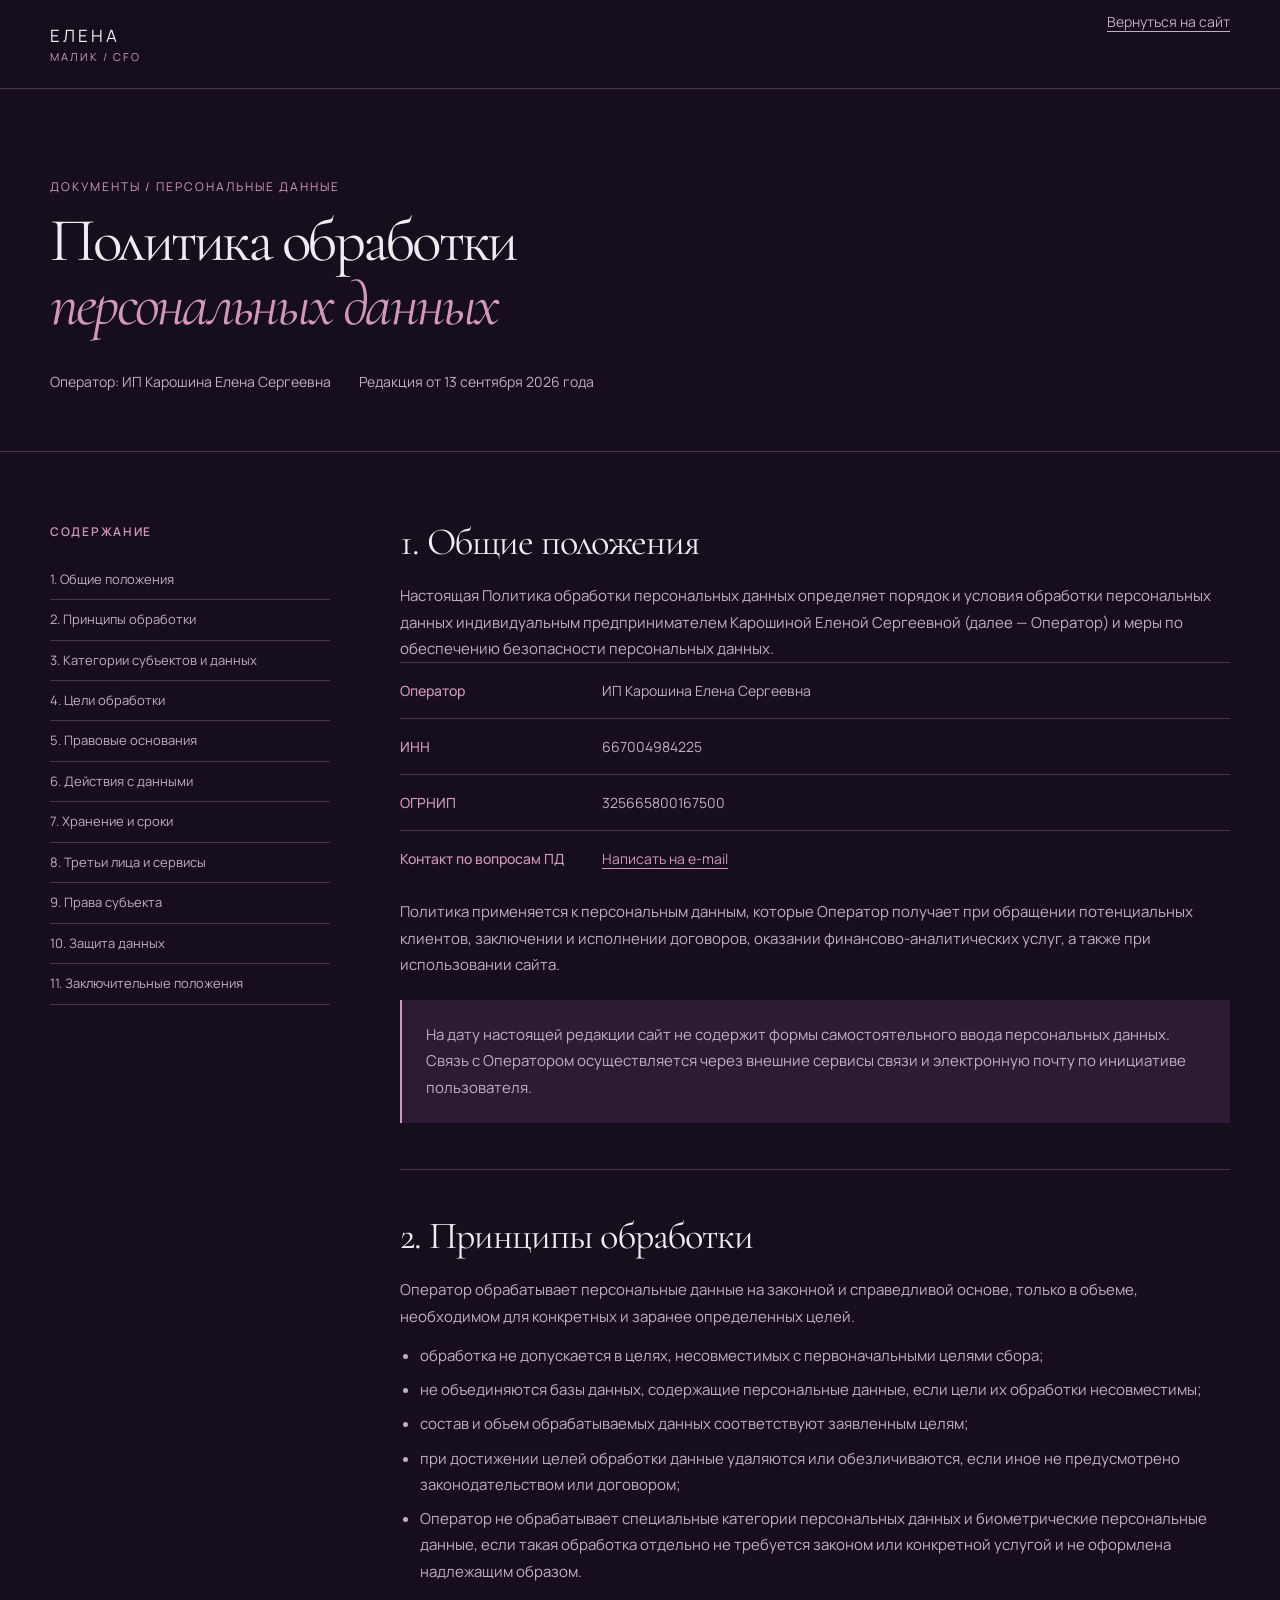
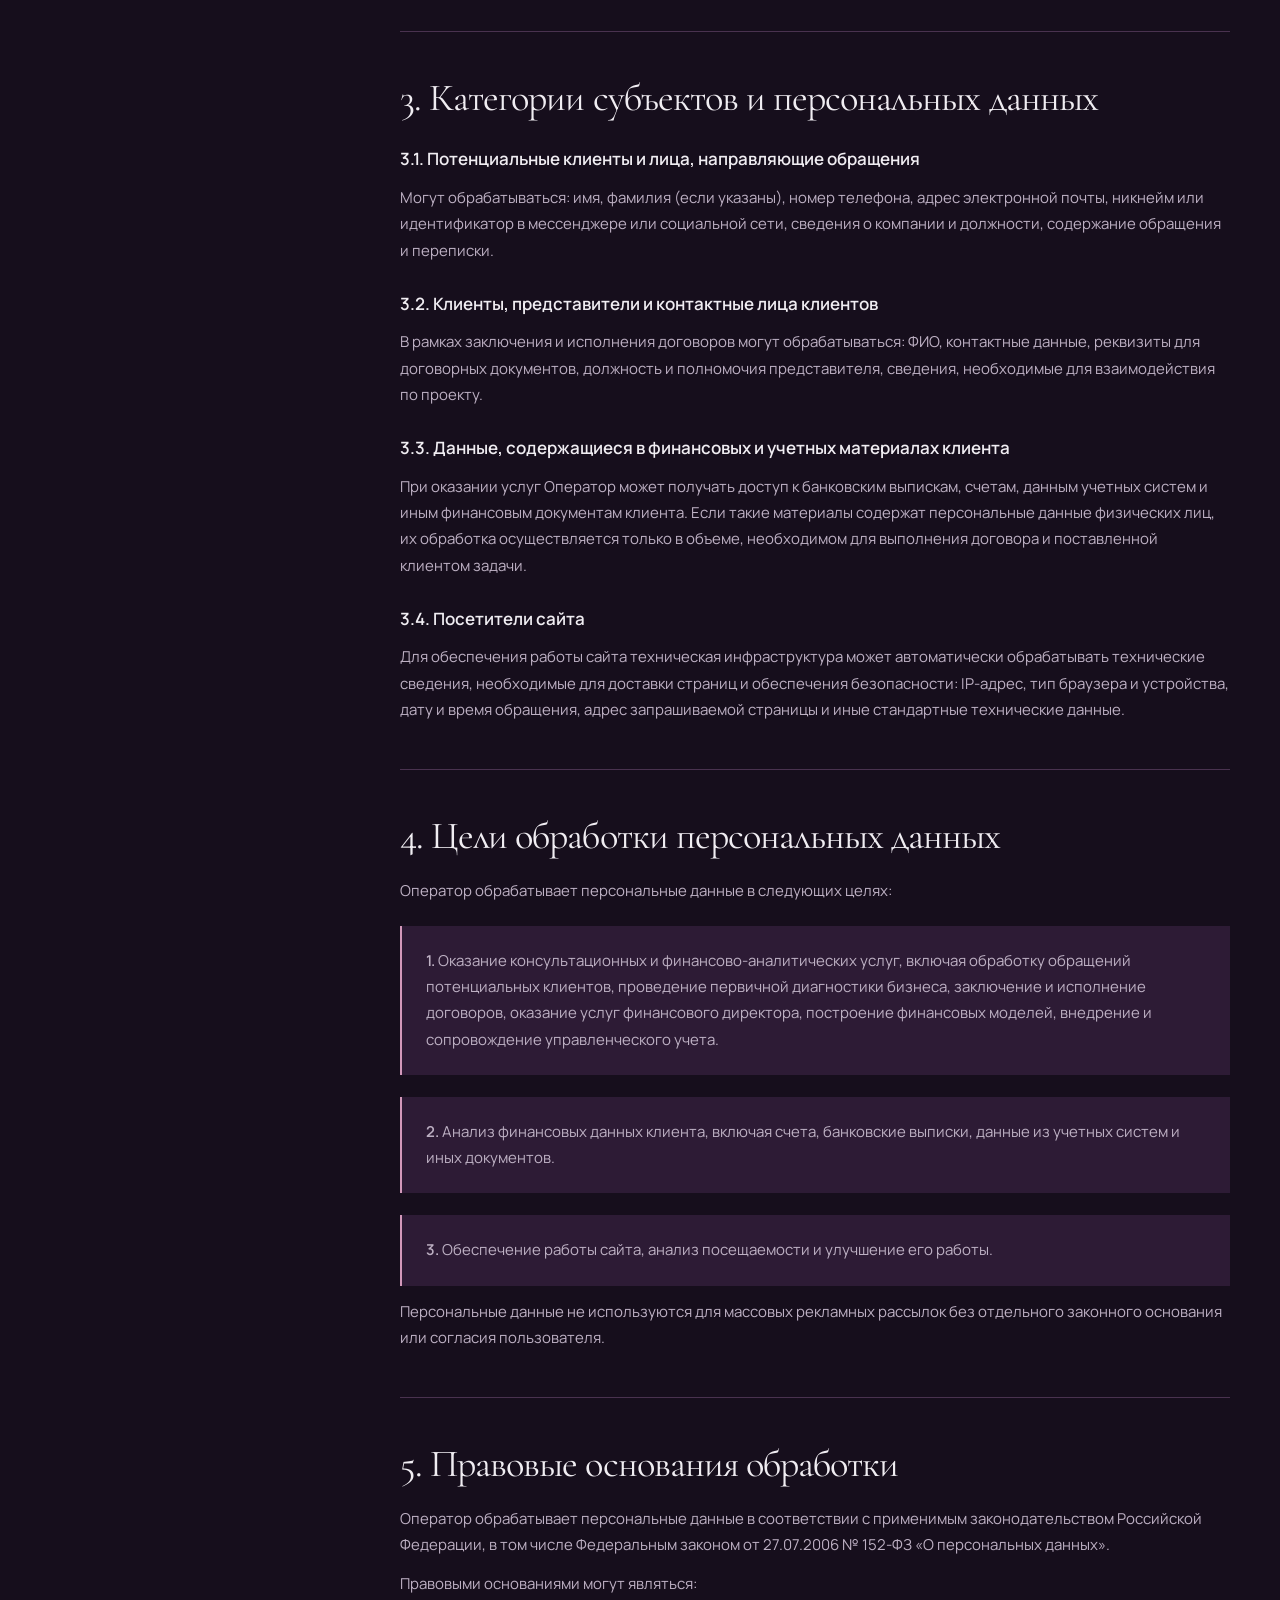
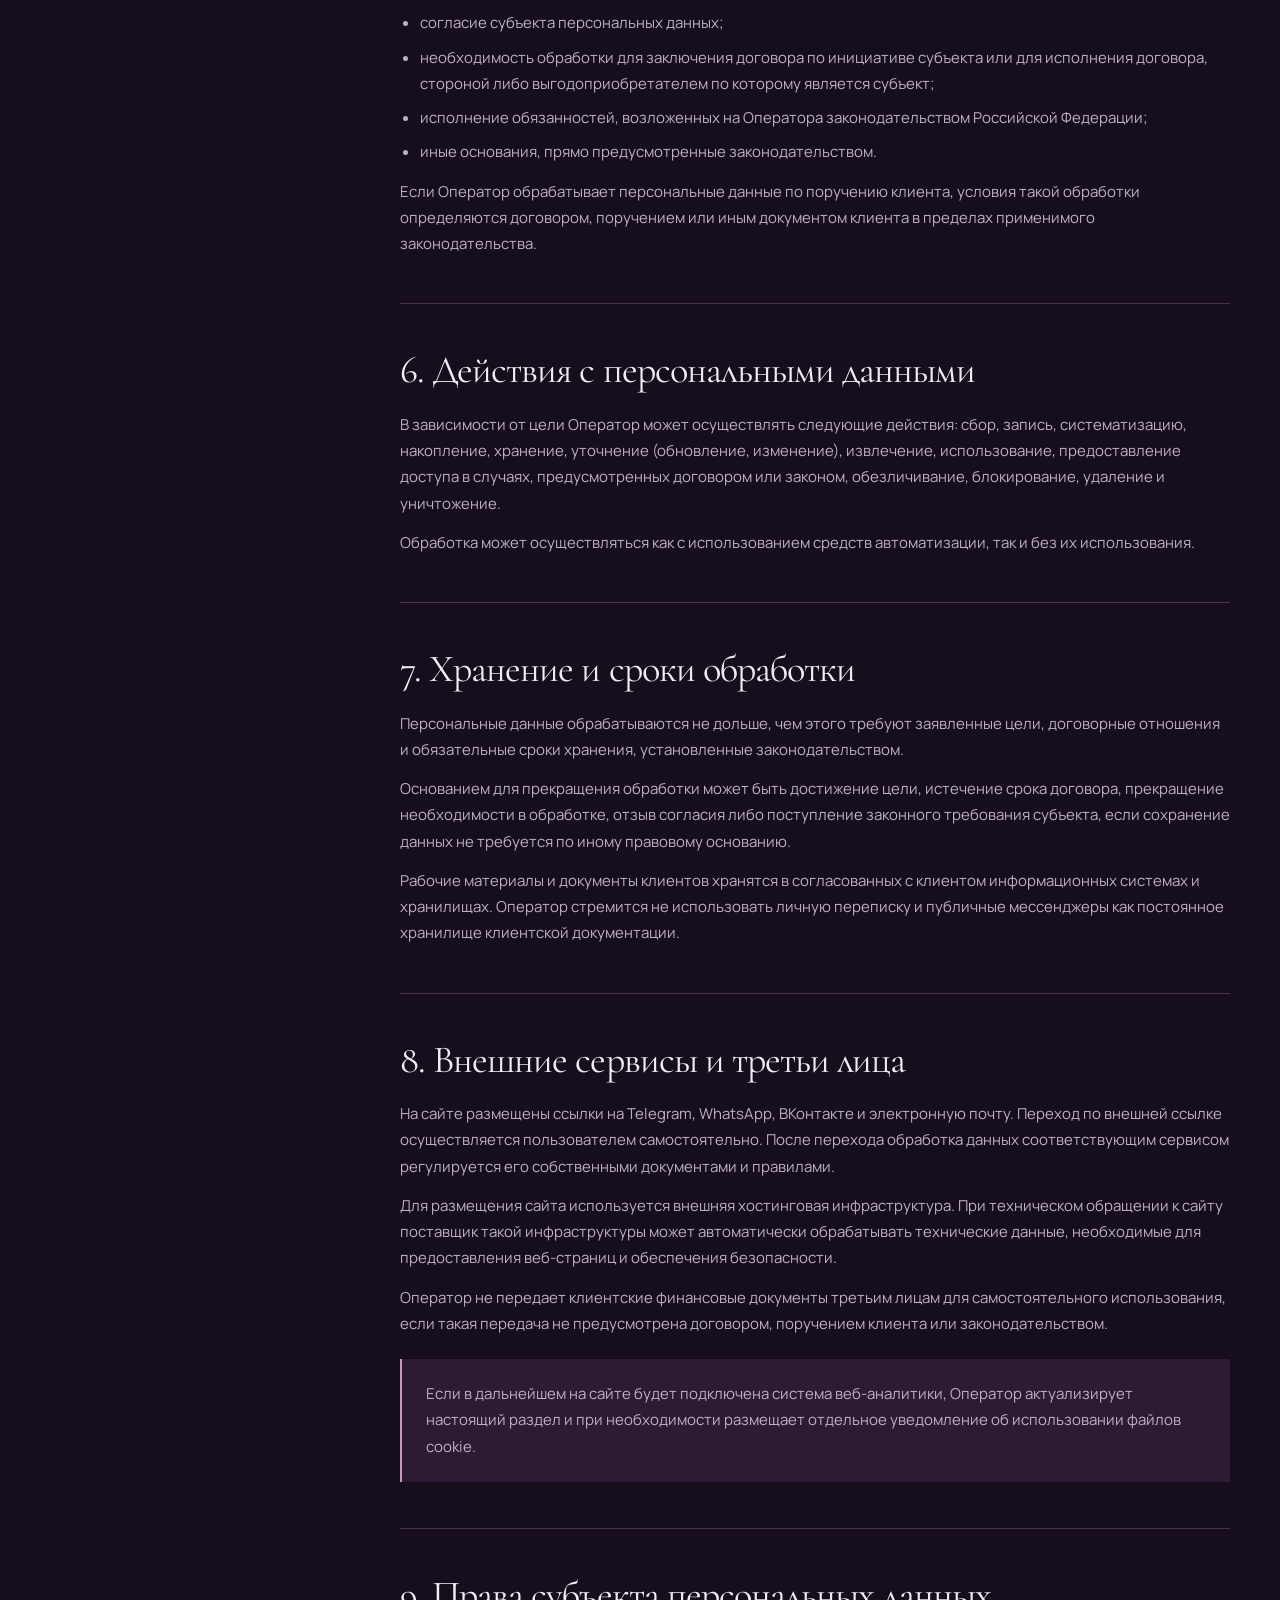
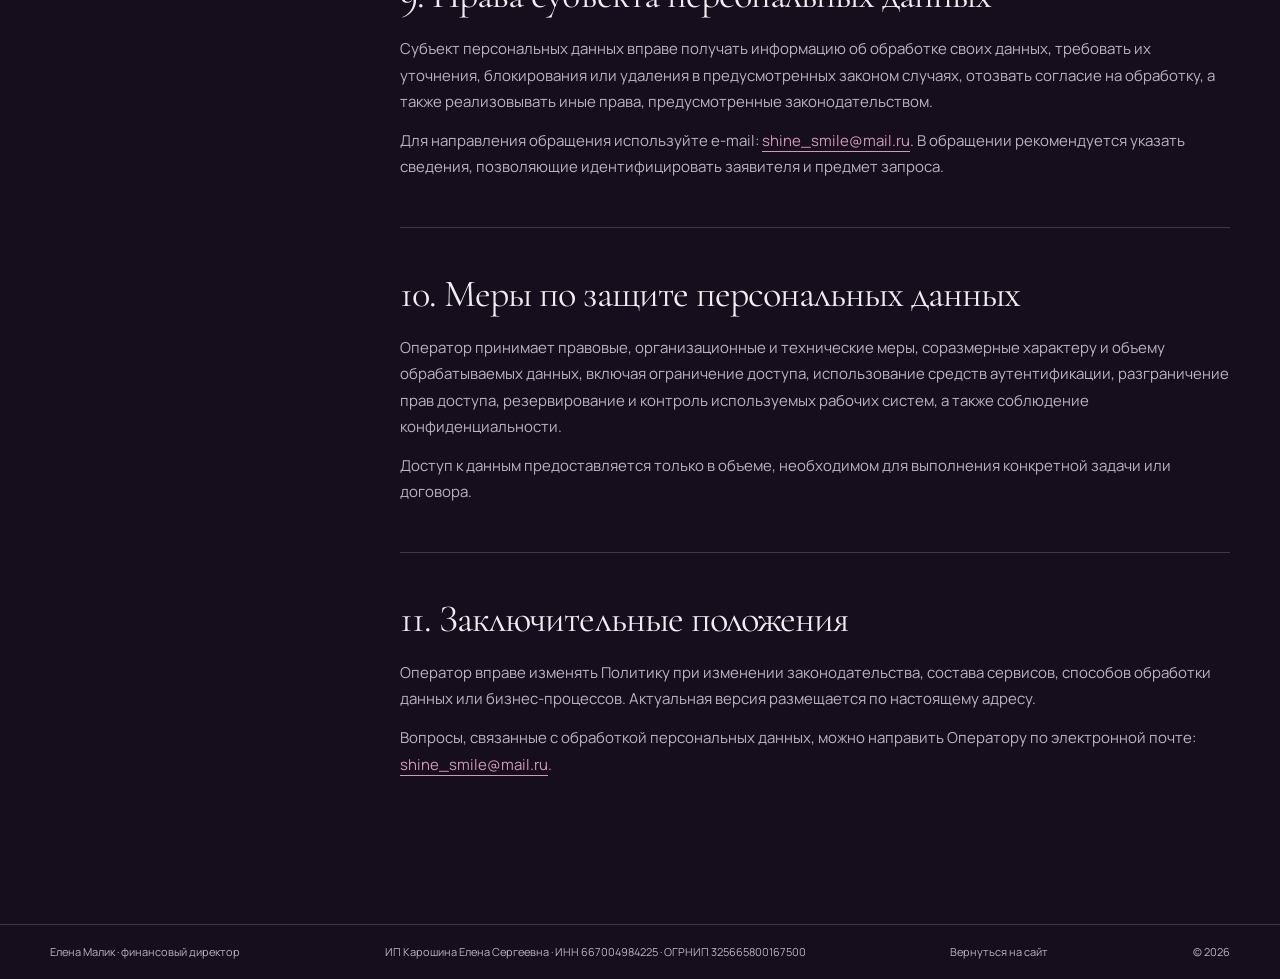
==== commit 32f5cc0d: "Sync privacy policy date" ====
--- a/privacy.html
+++ b/privacy.html
@@ -12,4 +12,4 @@
 </script>
 <noscript><div><img src="https://mc.yandex.ru/watch/112547387" style="position:absolute; left:-9999px;" alt="" /></div></noscript>
 <!-- /Yandex.Metrika counter -->
-<header class="policy-header"><div class="container policy-nav"><a class="logo" href="index.html">ЕЛЕНА<span>МАЛИК / CFO</span></a><a class="policy-back" href="index.html">Вернуться на сайт</a></div></header><main><section class="policy-hero"><div class="container"><div class="eyebrow">Документы / персональные данные</div><h1>Политика обработки<br><em>персональных данных</em></h1><div class="policy-meta"><span>Оператор: ИП Карошина Елена Сергеевна</span><span>Редакция от 12 сентября 2026 года</span></div></div></section><div class="container policy-layout"><aside class="policy-toc"><b>Содержание</b><nav><a href="#general">1. Общие положения</a><a href="#principles">2. Принципы обработки</a><a href="#subjects">3. Категории субъектов и данных</a><a href="#purposes">4. Цели обработки</a><a href="#grounds">5. Правовые основания</a><a href="#actions">6. Действия с данными</a><a href="#storage">7. Хранение и сроки</a><a href="#third">8. Третьи лица и сервисы</a><a href="#rights">9. Права субъекта</a><a href="#security">10. Защита данных</a><a href="#final">11. Заключительные положения</a></nav></aside><article class="policy-body"><section class="policy-section" id="general"><h2>1. Общие положения</h2><p>Настоящая Политика обработки персональных данных определяет порядок и условия обработки персональных данных индивидуальным предпринимателем Карошиной Еленой Сергеевной (далее — Оператор) и меры по обеспечению безопасности персональных данных.</p><div class="policy-card"><b>Оператор</b><span>ИП Карошина Елена Сергеевна</span></div><div class="policy-card"><b>ИНН</b><span>667004984225</span></div><div class="policy-card"><b>ОГРНИП</b><span>325665800167500</span></div><div class="policy-card"><b>Контакт по вопросам ПД</b><span><a class="policy-mail" href="mailto:shine_smile@mail.ru">Написать на e-mail</a></span></div><p>Политика применяется к персональным данным, которые Оператор получает при обращении потенциальных клиентов, заключении и исполнении договоров, оказании финансово-аналитических услуг, а также при использовании сайта.</p><div class="policy-note"><p>На дату настоящей редакции сайт не содержит формы самостоятельного ввода персональных данных. Связь с Оператором осуществляется через внешние сервисы связи и электронную почту по инициативе пользователя.</p></div></section><section class="policy-section" id="principles"><h2>2. Принципы обработки</h2><p>Оператор обрабатывает персональные данные на законной и справедливой основе, только в объеме, необходимом для конкретных и заранее определенных целей.</p><ul><li>обработка не допускается в целях, несовместимых с первоначальными целями сбора;</li><li>не объединяются базы данных, содержащие персональные данные, если цели их обработки несовместимы;</li><li>состав и объем обрабатываемых данных соответствуют заявленным целям;</li><li>при достижении целей обработки данные удаляются или обезличиваются, если иное не предусмотрено законодательством или договором;</li><li>Оператор не обрабатывает специальные категории персональных данных и биометрические персональные данные, если такая обработка отдельно не требуется законом или конкретной услугой и не оформлена надлежащим образом.</li></ul></section><section class="policy-section" id="subjects"><h2>3. Категории субъектов и персональных данных</h2><h3>3.1. Потенциальные клиенты и лица, направляющие обращения</h3><p>Могут обрабатываться: имя, фамилия (если указаны), номер телефона, адрес электронной почты, никнейм или идентификатор в мессенджере или социальной сети, сведения о компании и должности, содержание обращения и переписки.</p><h3>3.2. Клиенты, представители и контактные лица клиентов</h3><p>В рамках заключения и исполнения договоров могут обрабатываться: ФИО, контактные данные, реквизиты для договорных документов, должность и полномочия представителя, сведения, необходимые для взаимодействия по проекту.</p><h3>3.3. Данные, содержащиеся в финансовых и учетных материалах клиента</h3><p>При оказании услуг Оператор может получать доступ к банковским выпискам, счетам, данным учетных систем и иным финансовым документам клиента. Если такие материалы содержат персональные данные физических лиц, их обработка осуществляется только в объеме, необходимом для выполнения договора и поставленной клиентом задачи.</p><h3>3.4. Посетители сайта</h3><p>Для обеспечения работы сайта техническая инфраструктура может автоматически обрабатывать технические сведения, необходимые для доставки страниц и обеспечения безопасности: IP-адрес, тип браузера и устройства, дату и время обращения, адрес запрашиваемой страницы и иные стандартные технические данные.</p></section><section class="policy-section" id="purposes"><h2>4. Цели обработки персональных данных</h2><p>Оператор обрабатывает персональные данные в следующих целях:</p><div class="policy-note"><p><strong>1.</strong> Оказание консультационных и финансово-аналитических услуг, включая обработку обращений потенциальных клиентов, проведение первичной диагностики бизнеса, заключение и исполнение договоров, оказание услуг финансового директора, построение финансовых моделей, внедрение и сопровождение управленческого учета.</p></div><div class="policy-note"><p><strong>2.</strong> Анализ финансовых данных клиента, включая счета, банковские выписки, данные из учетных систем и иных документов.</p></div><div class="policy-note"><p><strong>3.</strong> Обеспечение работы сайта, анализ посещаемости и улучшение его работы.</p></div><p>Персональные данные не используются для массовых рекламных рассылок без отдельного законного основания или согласия пользователя.</p></section><section class="policy-section" id="grounds"><h2>5. Правовые основания обработки</h2><p>Оператор обрабатывает персональные данные в соответствии с применимым законодательством Российской Федерации, в том числе Федеральным законом от 27.07.2006 № 152-ФЗ «О персональных данных».</p><p>Правовыми основаниями могут являться:</p><ul><li>согласие субъекта персональных данных;</li><li>необходимость обработки для заключения договора по инициативе субъекта или для исполнения договора, стороной либо выгодоприобретателем по которому является субъект;</li><li>исполнение обязанностей, возложенных на Оператора законодательством Российской Федерации;</li><li>иные основания, прямо предусмотренные законодательством.</li></ul><p>Если Оператор обрабатывает персональные данные по поручению клиента, условия такой обработки определяются договором, поручением или иным документом клиента в пределах применимого законодательства.</p></section><section class="policy-section" id="actions"><h2>6. Действия с персональными данными</h2><p>В зависимости от цели Оператор может осуществлять следующие действия: сбор, запись, систематизацию, накопление, хранение, уточнение (обновление, изменение), извлечение, использование, предоставление доступа в случаях, предусмотренных договором или законом, обезличивание, блокирование, удаление и уничтожение.</p><p>Обработка может осуществляться как с использованием средств автоматизации, так и без их использования.</p></section><section class="policy-section" id="storage"><h2>7. Хранение и сроки обработки</h2><p>Персональные данные обрабатываются не дольше, чем этого требуют заявленные цели, договорные отношения и обязательные сроки хранения, установленные законодательством.</p><p>Основанием для прекращения обработки может быть достижение цели, истечение срока договора, прекращение необходимости в обработке, отзыв согласия либо поступление законного требования субъекта, если сохранение данных не требуется по иному правовому основанию.</p><p>Рабочие материалы и документы клиентов хранятся в согласованных с клиентом информационных системах и хранилищах. Оператор стремится не использовать личную переписку и публичные мессенджеры как постоянное хранилище клиентской документации.</p></section><section class="policy-section" id="third"><h2>8. Внешние сервисы и третьи лица</h2><p>На сайте размещены ссылки на Telegram, WhatsApp, ВКонтакте и электронную почту. Переход по внешней ссылке осуществляется пользователем самостоятельно. После перехода обработка данных соответствующим сервисом регулируется его собственными документами и правилами.</p><p>Для размещения сайта используется внешняя хостинговая инфраструктура. При техническом обращении к сайту поставщик такой инфраструктуры может автоматически обрабатывать технические данные, необходимые для предоставления веб-страниц и обеспечения безопасности.</p><p>Оператор не передает клиентские финансовые документы третьим лицам для самостоятельного использования, если такая передача не предусмотрена договором, поручением клиента или законодательством.</p><div class="policy-note"><p>Если в дальнейшем на сайте будет подключена система веб-аналитики, Оператор актуализирует настоящий раздел и при необходимости размещает отдельное уведомление об использовании файлов cookie.</p></div></section><section class="policy-section" id="rights"><h2>9. Права субъекта персональных данных</h2><p>Субъект персональных данных вправе получать информацию об обработке своих данных, требовать их уточнения, блокирования или удаления в предусмотренных законом случаях, отозвать согласие на обработку, а также реализовывать иные права, предусмотренные законодательством.</p><p>Для направления обращения используйте e-mail: <a class="policy-mail" href="mailto:shine_smile@mail.ru">shine_smile@mail.ru</a>. В обращении рекомендуется указать сведения, позволяющие идентифицировать заявителя и предмет запроса.</p></section><section class="policy-section" id="security"><h2>10. Меры по защите персональных данных</h2><p>Оператор принимает правовые, организационные и технические меры, соразмерные характеру и объему обрабатываемых данных, включая ограничение доступа, использование средств аутентификации, разграничение прав доступа, резервирование и контроль используемых рабочих систем, а также соблюдение конфиденциальности.</p><p>Доступ к данным предоставляется только в объеме, необходимом для выполнения конкретной задачи или договора.</p></section><section class="policy-section" id="final"><h2>11. Заключительные положения</h2><p>Оператор вправе изменять Политику при изменении законодательства, состава сервисов, способов обработки данных или бизнес-процессов. Актуальная версия размещается по настоящему адресу.</p><p>Вопросы, связанные с обработкой персональных данных, можно направить Оператору по электронной почте: <a class="policy-mail" href="mailto:shine_smile@mail.ru">shine_smile@mail.ru</a>.</p></section></article></div></main><footer class="policy-footer"><div class="container footer"><div>Елена Малик · финансовый директор</div><div>ИП Карошина Елена Сергеевна · ИНН 667004984225 · ОГРНИП 325665800167500</div><div><a href="index.html">Вернуться на сайт</a></div><div>© 2026</div></div></footer></body></html>+<header class="policy-header"><div class="container policy-nav"><a class="logo" href="index.html">ЕЛЕНА<span>МАЛИК / CFO</span></a><a class="policy-back" href="index.html">Вернуться на сайт</a></div></header><main><section class="policy-hero"><div class="container"><div class="eyebrow">Документы / персональные данные</div><h1>Политика обработки<br><em>персональных данных</em></h1><div class="policy-meta"><span>Оператор: ИП Карошина Елена Сергеевна</span><span>Редакция от 13 сентября 2026 года</span></div></div></section><div class="container policy-layout"><aside class="policy-toc"><b>Содержание</b><nav><a href="#general">1. Общие положения</a><a href="#principles">2. Принципы обработки</a><a href="#subjects">3. Категории субъектов и данных</a><a href="#purposes">4. Цели обработки</a><a href="#grounds">5. Правовые основания</a><a href="#actions">6. Действия с данными</a><a href="#storage">7. Хранение и сроки</a><a href="#third">8. Третьи лица и сервисы</a><a href="#rights">9. Права субъекта</a><a href="#security">10. Защита данных</a><a href="#final">11. Заключительные положения</a></nav></aside><article class="policy-body"><section class="policy-section" id="general"><h2>1. Общие положения</h2><p>Настоящая Политика обработки персональных данных определяет порядок и условия обработки персональных данных индивидуальным предпринимателем Карошиной Еленой Сергеевной (далее — Оператор) и меры по обеспечению безопасности персональных данных.</p><div class="policy-card"><b>Оператор</b><span>ИП Карошина Елена Сергеевна</span></div><div class="policy-card"><b>ИНН</b><span>667004984225</span></div><div class="policy-card"><b>ОГРНИП</b><span>325665800167500</span></div><div class="policy-card"><b>Контакт по вопросам ПД</b><span><a class="policy-mail" href="mailto:shine_smile@mail.ru">Написать на e-mail</a></span></div><p>Политика применяется к персональным данным, которые Оператор получает при обращении потенциальных клиентов, заключении и исполнении договоров, оказании финансово-аналитических услуг, а также при использовании сайта.</p><div class="policy-note"><p>На дату настоящей редакции сайт не содержит формы самостоятельного ввода персональных данных. Связь с Оператором осуществляется через внешние сервисы связи и электронную почту по инициативе пользователя.</p></div></section><section class="policy-section" id="principles"><h2>2. Принципы обработки</h2><p>Оператор обрабатывает персональные данные на законной и справедливой основе, только в объеме, необходимом для конкретных и заранее определенных целей.</p><ul><li>обработка не допускается в целях, несовместимых с первоначальными целями сбора;</li><li>не объединяются базы данных, содержащие персональные данные, если цели их обработки несовместимы;</li><li>состав и объем обрабатываемых данных соответствуют заявленным целям;</li><li>при достижении целей обработки данные удаляются или обезличиваются, если иное не предусмотрено законодательством или договором;</li><li>Оператор не обрабатывает специальные категории персональных данных и биометрические персональные данные, если такая обработка отдельно не требуется законом или конкретной услугой и не оформлена надлежащим образом.</li></ul></section><section class="policy-section" id="subjects"><h2>3. Категории субъектов и персональных данных</h2><h3>3.1. Потенциальные клиенты и лица, направляющие обращения</h3><p>Могут обрабатываться: имя, фамилия (если указаны), номер телефона, адрес электронной почты, никнейм или идентификатор в мессенджере или социальной сети, сведения о компании и должности, содержание обращения и переписки.</p><h3>3.2. Клиенты, представители и контактные лица клиентов</h3><p>В рамках заключения и исполнения договоров могут обрабатываться: ФИО, контактные данные, реквизиты для договорных документов, должность и полномочия представителя, сведения, необходимые для взаимодействия по проекту.</p><h3>3.3. Данные, содержащиеся в финансовых и учетных материалах клиента</h3><p>При оказании услуг Оператор может получать доступ к банковским выпискам, счетам, данным учетных систем и иным финансовым документам клиента. Если такие материалы содержат персональные данные физических лиц, их обработка осуществляется только в объеме, необходимом для выполнения договора и поставленной клиентом задачи.</p><h3>3.4. Посетители сайта</h3><p>Для обеспечения работы сайта техническая инфраструктура может автоматически обрабатывать технические сведения, необходимые для доставки страниц и обеспечения безопасности: IP-адрес, тип браузера и устройства, дату и время обращения, адрес запрашиваемой страницы и иные стандартные технические данные.</p></section><section class="policy-section" id="purposes"><h2>4. Цели обработки персональных данных</h2><p>Оператор обрабатывает персональные данные в следующих целях:</p><div class="policy-note"><p><strong>1.</strong> Оказание консультационных и финансово-аналитических услуг, включая обработку обращений потенциальных клиентов, проведение первичной диагностики бизнеса, заключение и исполнение договоров, оказание услуг финансового директора, построение финансовых моделей, внедрение и сопровождение управленческого учета.</p></div><div class="policy-note"><p><strong>2.</strong> Анализ финансовых данных клиента, включая счета, банковские выписки, данные из учетных систем и иных документов.</p></div><div class="policy-note"><p><strong>3.</strong> Обеспечение работы сайта, анализ посещаемости и улучшение его работы.</p></div><p>Персональные данные не используются для массовых рекламных рассылок без отдельного законного основания или согласия пользователя.</p></section><section class="policy-section" id="grounds"><h2>5. Правовые основания обработки</h2><p>Оператор обрабатывает персональные данные в соответствии с применимым законодательством Российской Федерации, в том числе Федеральным законом от 27.07.2006 № 152-ФЗ «О персональных данных».</p><p>Правовыми основаниями могут являться:</p><ul><li>согласие субъекта персональных данных;</li><li>необходимость обработки для заключения договора по инициативе субъекта или для исполнения договора, стороной либо выгодоприобретателем по которому является субъект;</li><li>исполнение обязанностей, возложенных на Оператора законодательством Российской Федерации;</li><li>иные основания, прямо предусмотренные законодательством.</li></ul><p>Если Оператор обрабатывает персональные данные по поручению клиента, условия такой обработки определяются договором, поручением или иным документом клиента в пределах применимого законодательства.</p></section><section class="policy-section" id="actions"><h2>6. Действия с персональными данными</h2><p>В зависимости от цели Оператор может осуществлять следующие действия: сбор, запись, систематизацию, накопление, хранение, уточнение (обновление, изменение), извлечение, использование, предоставление доступа в случаях, предусмотренных договором или законом, обезличивание, блокирование, удаление и уничтожение.</p><p>Обработка может осуществляться как с использованием средств автоматизации, так и без их использования.</p></section><section class="policy-section" id="storage"><h2>7. Хранение и сроки обработки</h2><p>Персональные данные обрабатываются не дольше, чем этого требуют заявленные цели, договорные отношения и обязательные сроки хранения, установленные законодательством.</p><p>Основанием для прекращения обработки может быть достижение цели, истечение срока договора, прекращение необходимости в обработке, отзыв согласия либо поступление законного требования субъекта, если сохранение данных не требуется по иному правовому основанию.</p><p>Рабочие материалы и документы клиентов хранятся в согласованных с клиентом информационных системах и хранилищах. Оператор стремится не использовать личную переписку и публичные мессенджеры как постоянное хранилище клиентской документации.</p></section><section class="policy-section" id="third"><h2>8. Внешние сервисы и третьи лица</h2><p>На сайте размещены ссылки на Telegram, WhatsApp, ВКонтакте и электронную почту. Переход по внешней ссылке осуществляется пользователем самостоятельно. После перехода обработка данных соответствующим сервисом регулируется его собственными документами и правилами.</p><p>Для размещения сайта используется внешняя хостинговая инфраструктура. При техническом обращении к сайту поставщик такой инфраструктуры может автоматически обрабатывать технические данные, необходимые для предоставления веб-страниц и обеспечения безопасности.</p><p>Оператор не передает клиентские финансовые документы третьим лицам для самостоятельного использования, если такая передача не предусмотрена договором, поручением клиента или законодательством.</p><div class="policy-note"><p>Если в дальнейшем на сайте будет подключена система веб-аналитики, Оператор актуализирует настоящий раздел и при необходимости размещает отдельное уведомление об использовании файлов cookie.</p></div></section><section class="policy-section" id="rights"><h2>9. Права субъекта персональных данных</h2><p>Субъект персональных данных вправе получать информацию об обработке своих данных, требовать их уточнения, блокирования или удаления в предусмотренных законом случаях, отозвать согласие на обработку, а также реализовывать иные права, предусмотренные законодательством.</p><p>Для направления обращения используйте e-mail: <a class="policy-mail" href="mailto:shine_smile@mail.ru">shine_smile@mail.ru</a>. В обращении рекомендуется указать сведения, позволяющие идентифицировать заявителя и предмет запроса.</p></section><section class="policy-section" id="security"><h2>10. Меры по защите персональных данных</h2><p>Оператор принимает правовые, организационные и технические меры, соразмерные характеру и объему обрабатываемых данных, включая ограничение доступа, использование средств аутентификации, разграничение прав доступа, резервирование и контроль используемых рабочих систем, а также соблюдение конфиденциальности.</p><p>Доступ к данным предоставляется только в объеме, необходимом для выполнения конкретной задачи или договора.</p></section><section class="policy-section" id="final"><h2>11. Заключительные положения</h2><p>Оператор вправе изменять Политику при изменении законодательства, состава сервисов, способов обработки данных или бизнес-процессов. Актуальная версия размещается по настоящему адресу.</p><p>Вопросы, связанные с обработкой персональных данных, можно направить Оператору по электронной почте: <a class="policy-mail" href="mailto:shine_smile@mail.ru">shine_smile@mail.ru</a>.</p></section></article></div></main><footer class="policy-footer"><div class="container footer"><div>Елена Малик · финансовый директор</div><div>ИП Карошина Елена Сергеевна · ИНН 667004984225 · ОГРНИП 325665800167500</div><div><a href="index.html">Вернуться на сайт</a></div><div>© 2026</div></div></footer></body></html>
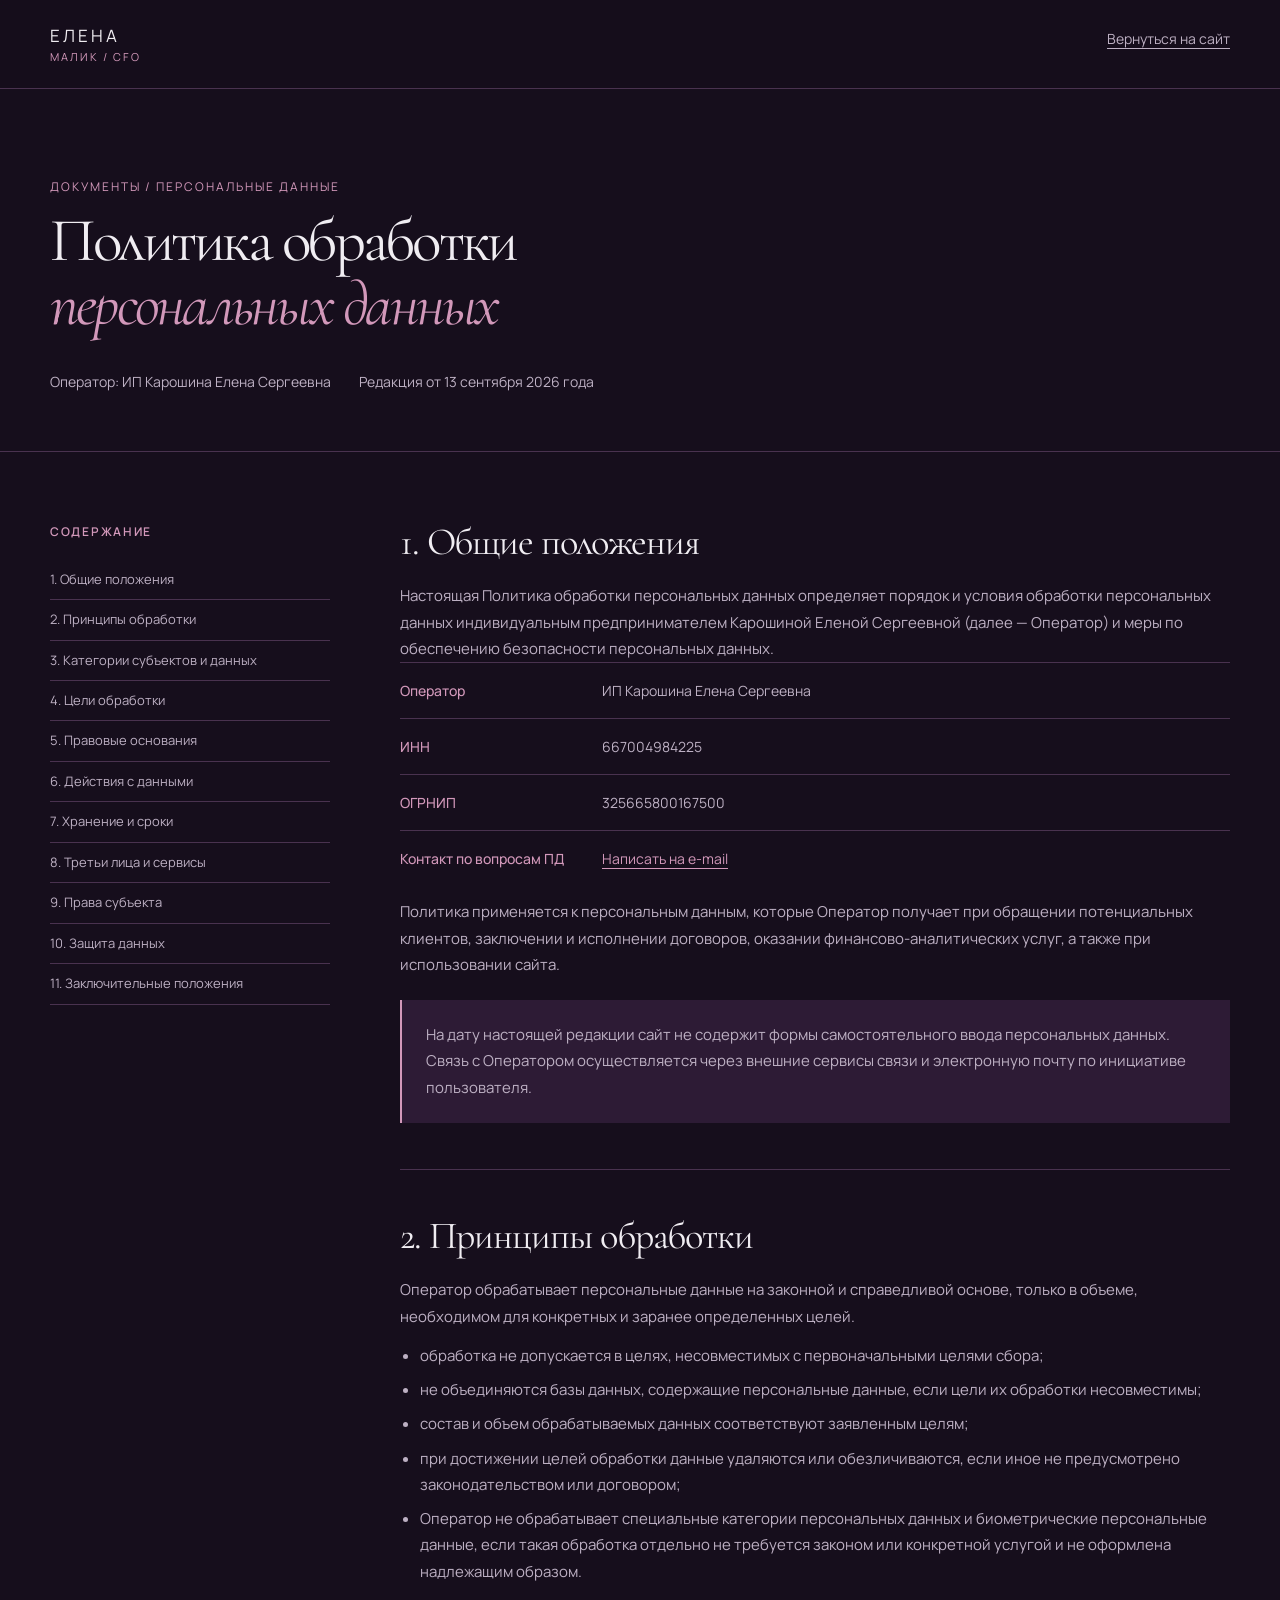
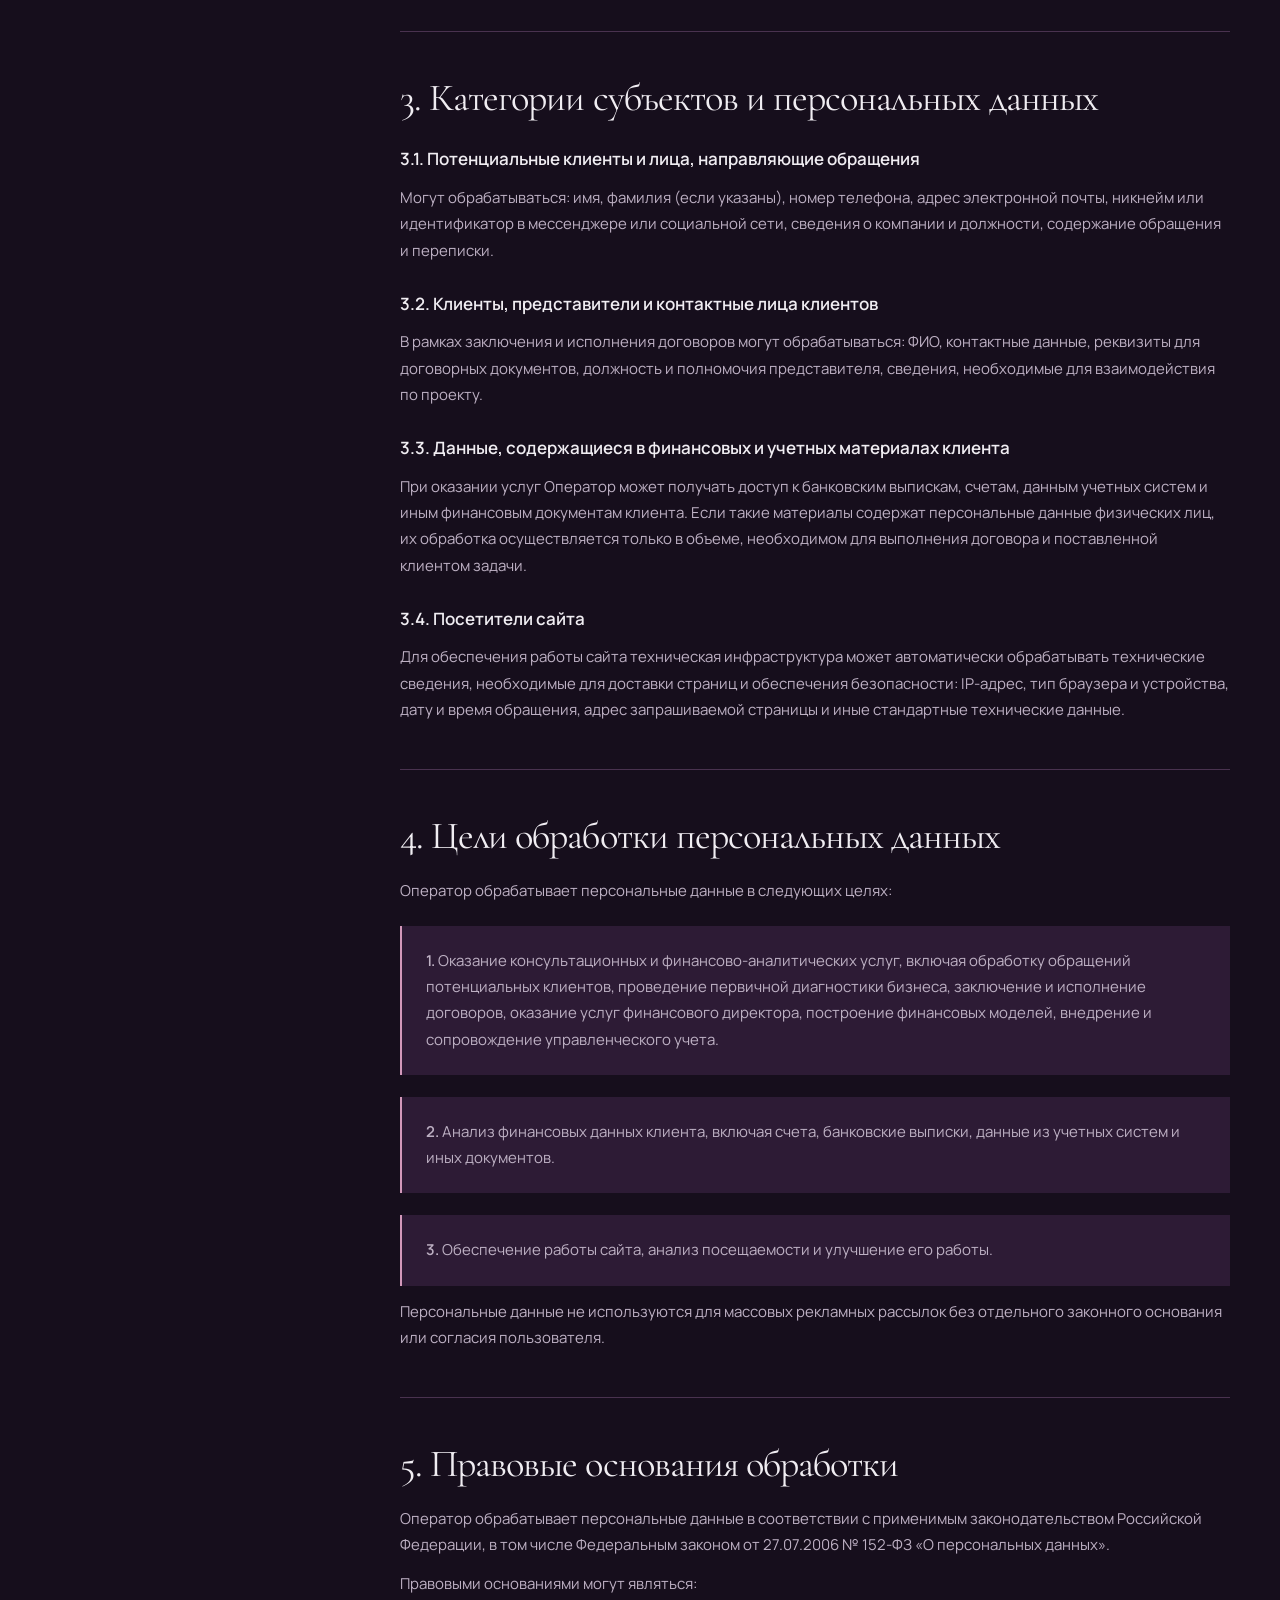
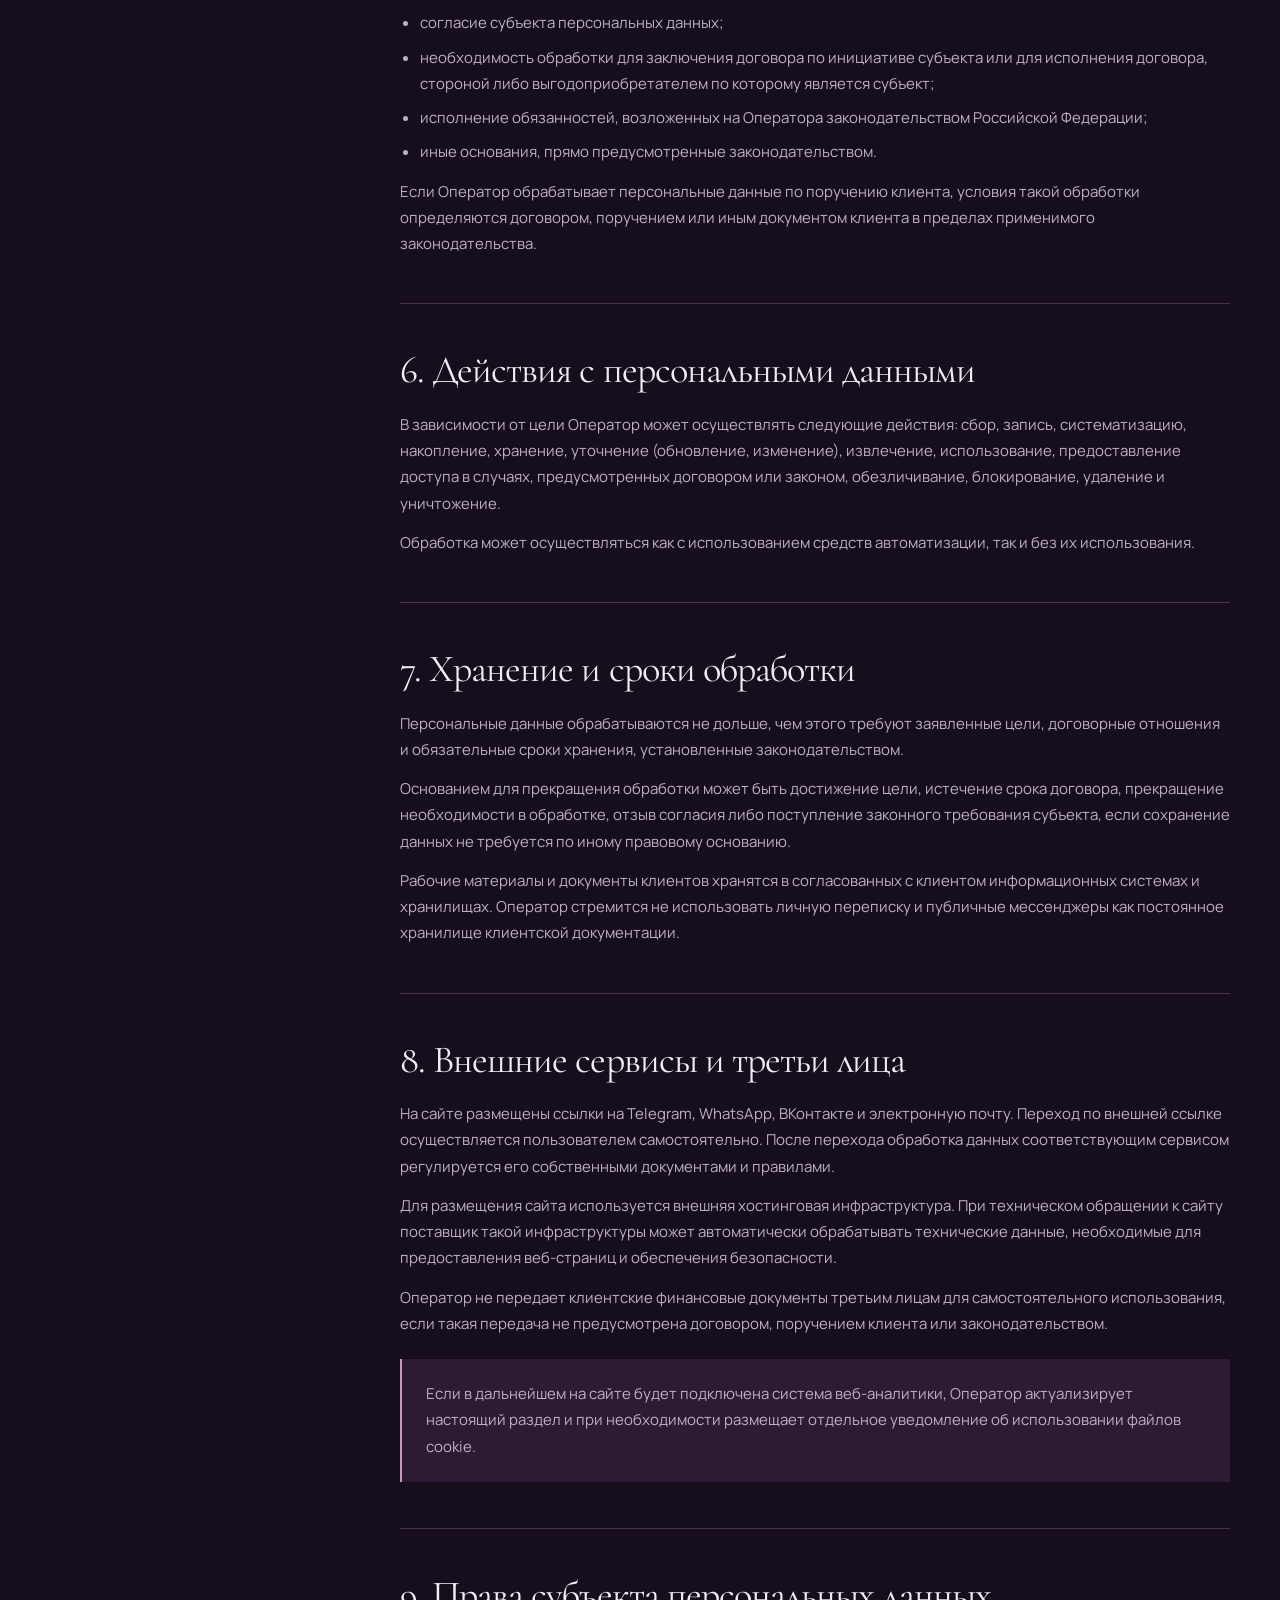
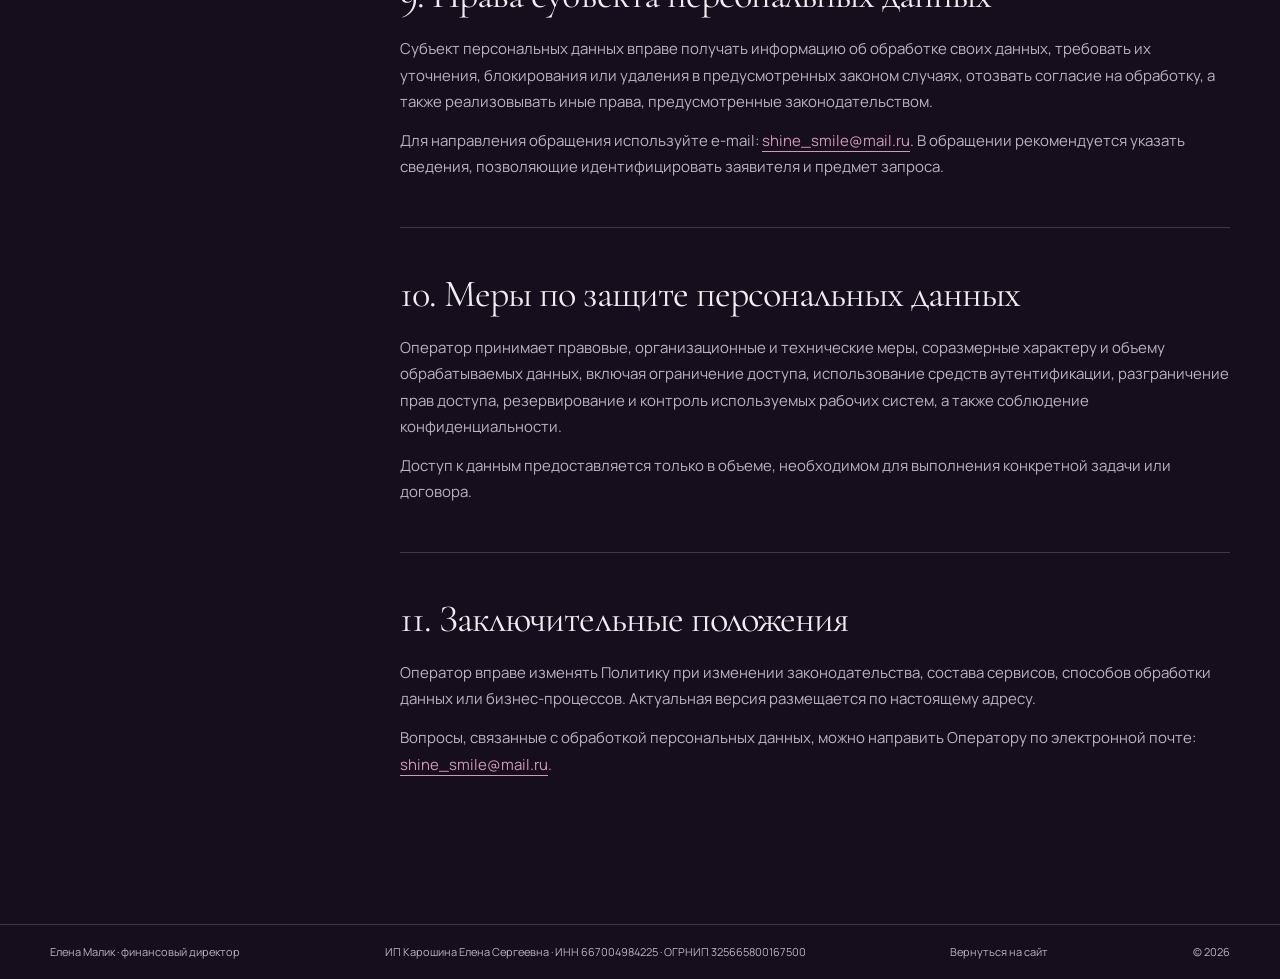
==== commit f6643bf3: "Align policy back link on desktop" ====
--- a/privacy.html
+++ b/privacy.html
@@ -1,4 +1,4 @@
-<!doctype html><html lang="ru"><head><meta charset="utf-8"><meta name="viewport" content="width=device-width, initial-scale=1"><meta name="robots" content="noindex"><meta name="theme-color" content="#160e1c"><meta name="description" content="Политика обработки персональных данных ИП Карошиной Елены Сергеевны."><title>Политика обработки персональных данных — Елена Малик</title><link rel="stylesheet" href="style.css"><style>.policy-page{background:var(--bg)}.policy-header{position:sticky;top:0;z-index:20;background:#160e1cf5;border-bottom:1px solid var(--line)}.policy-nav{min-height:88px;display:flex;justify-content:space-between;align-items:center;gap:24px}.policy-back{font-size:14px;color:var(--muted)}.policy-back:hover{color:var(--text)}.policy-hero{padding:88px 0 58px;border-bottom:1px solid var(--line)}.policy-hero h1{max-width:980px}.policy-meta{display:flex;flex-wrap:wrap;gap:12px 28px;margin-top:32px;color:var(--muted);font-size:14px}.policy-layout{display:grid;grid-template-columns:280px minmax(0,1fr);gap:70px;padding:70px 0 100px}.policy-toc{position:sticky;top:120px;align-self:start}.policy-toc b{display:block;font-size:12px;letter-spacing:1.7px;text-transform:uppercase;color:var(--accent);margin-bottom:18px}.policy-toc a{display:block;color:var(--muted);font-size:13px;padding:9px 0;border-bottom:1px solid var(--line)}.policy-toc a:hover{color:var(--text)}.policy-body{max-width:850px}.policy-section{padding:0 0 46px;margin:0 0 46px;border-bottom:1px solid var(--line)}.policy-section:last-child{border-bottom:0;margin-bottom:0}.policy-section h2{font-size:clamp(2rem,3vw,3rem);margin-bottom:20px}.policy-section h3{font-family:var(--sans);font-size:17px;font-weight:600;line-height:1.45;margin:28px 0 8px}.policy-section p,.policy-section li{color:var(--muted);font-size:15px;line-height:1.75}.policy-section p{margin-top:13px}.policy-section ul{padding-left:20px;margin:13px 0 0}.policy-section li+li{margin-top:8px}.policy-note{padding:22px 24px;background:var(--raised);border-left:2px solid var(--accent);margin-top:22px}.policy-note p{margin:0}.policy-card{display:grid;grid-template-columns:180px 1fr;gap:22px;padding:16px 0;border-top:1px solid var(--line);font-size:14px}.policy-card b{color:var(--accent);font-weight:500}.policy-card span{color:var(--muted)}.policy-mail{color:var(--accent);border-bottom:1px solid var(--accent)}.policy-footer{border-top:1px solid var(--line)}@media(max-width:900px){.policy-layout{grid-template-columns:1fr;gap:35px}.policy-toc{position:static}.policy-toc nav{display:grid;grid-template-columns:1fr 1fr;gap:0 18px}.policy-nav{min-height:74px}.policy-hero{padding:55px 0 40px}}@media(max-width:760px){.policy-nav .logo span{display:block}.policy-hero{padding:42px 0 34px}.policy-hero h1{font-size:clamp(2.7rem,13vw,4.4rem)}.policy-layout{padding:46px 0 70px}.policy-toc nav{grid-template-columns:1fr}.policy-section{padding-bottom:34px;margin-bottom:34px}.policy-section h2{font-size:2.15rem}.policy-section p,.policy-section li{font-size:14px}.policy-card{grid-template-columns:1fr;gap:5px}.policy-nav .logo{font-size:14px;letter-spacing:2px}.policy-back{font-size:12px}}</style></head><body class="policy-page">
+<!doctype html><html lang="ru"><head><meta charset="utf-8"><meta name="viewport" content="width=device-width, initial-scale=1"><meta name="robots" content="noindex"><meta name="theme-color" content="#160e1c"><meta name="description" content="Политика обработки персональных данных ИП Карошиной Елены Сергеевны."><title>Политика обработки персональных данных — Елена Малик</title><link rel="stylesheet" href="style.css"><style>.policy-page{background:var(--bg)}.policy-header{position:sticky;top:0;z-index:20;background:#160e1cf5;border-bottom:1px solid var(--line)}.policy-nav{min-height:88px;display:flex;justify-content:space-between;align-items:center;gap:24px}.policy-back{font-size:14px;color:var(--muted)}.policy-back:hover{color:var(--text)}@media(min-width:761px){.policy-back{transform:translateY(17px)}}.policy-hero{padding:88px 0 58px;border-bottom:1px solid var(--line)}.policy-hero h1{max-width:980px}.policy-meta{display:flex;flex-wrap:wrap;gap:12px 28px;margin-top:32px;color:var(--muted);font-size:14px}.policy-layout{display:grid;grid-template-columns:280px minmax(0,1fr);gap:70px;padding:70px 0 100px}.policy-toc{position:sticky;top:120px;align-self:start}.policy-toc b{display:block;font-size:12px;letter-spacing:1.7px;text-transform:uppercase;color:var(--accent);margin-bottom:18px}.policy-toc a{display:block;color:var(--muted);font-size:13px;padding:9px 0;border-bottom:1px solid var(--line)}.policy-toc a:hover{color:var(--text)}.policy-body{max-width:850px}.policy-section{padding:0 0 46px;margin:0 0 46px;border-bottom:1px solid var(--line)}.policy-section:last-child{border-bottom:0;margin-bottom:0}.policy-section h2{font-size:clamp(2rem,3vw,3rem);margin-bottom:20px}.policy-section h3{font-family:var(--sans);font-size:17px;font-weight:600;line-height:1.45;margin:28px 0 8px}.policy-section p,.policy-section li{color:var(--muted);font-size:15px;line-height:1.75}.policy-section p{margin-top:13px}.policy-section ul{padding-left:20px;margin:13px 0 0}.policy-section li+li{margin-top:8px}.policy-note{padding:22px 24px;background:var(--raised);border-left:2px solid var(--accent);margin-top:22px}.policy-note p{margin:0}.policy-card{display:grid;grid-template-columns:180px 1fr;gap:22px;padding:16px 0;border-top:1px solid var(--line);font-size:14px}.policy-card b{color:var(--accent);font-weight:500}.policy-card span{color:var(--muted)}.policy-mail{color:var(--accent);border-bottom:1px solid var(--accent)}.policy-footer{border-top:1px solid var(--line)}@media(max-width:900px){.policy-layout{grid-template-columns:1fr;gap:35px}.policy-toc{position:static}.policy-toc nav{display:grid;grid-template-columns:1fr 1fr;gap:0 18px}.policy-nav{min-height:74px}.policy-hero{padding:55px 0 40px}}@media(max-width:760px){.policy-nav .logo span{display:block}.policy-hero{padding:42px 0 34px}.policy-hero h1{font-size:clamp(2.7rem,13vw,4.4rem)}.policy-layout{padding:46px 0 70px}.policy-toc nav{grid-template-columns:1fr}.policy-section{padding-bottom:34px;margin-bottom:34px}.policy-section h2{font-size:2.15rem}.policy-section p,.policy-section li{font-size:14px}.policy-card{grid-template-columns:1fr;gap:5px}.policy-nav .logo{font-size:14px;letter-spacing:2px}.policy-back{font-size:12px}}</style></head><body class="policy-page">
 <!-- Yandex.Metrika counter -->
 <script type="text/javascript">
     (function(m,e,t,r,i,k,a){
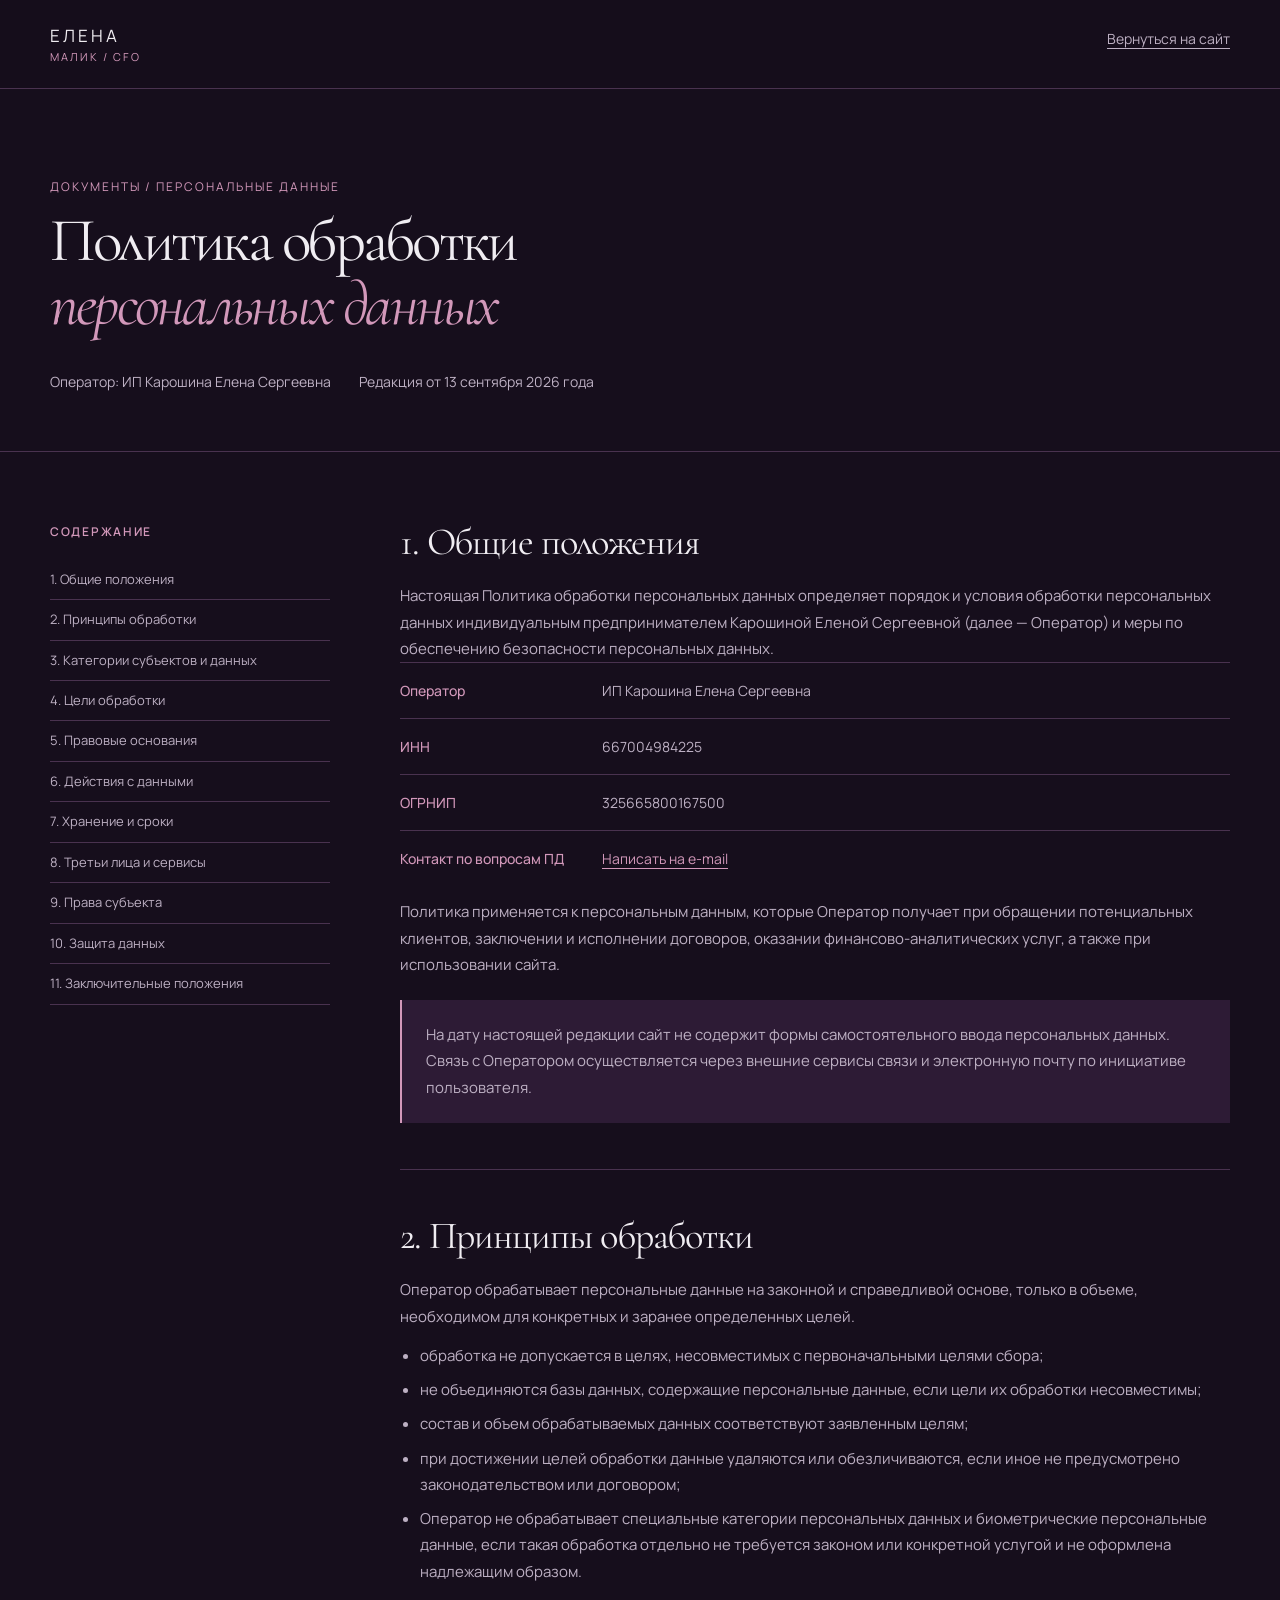
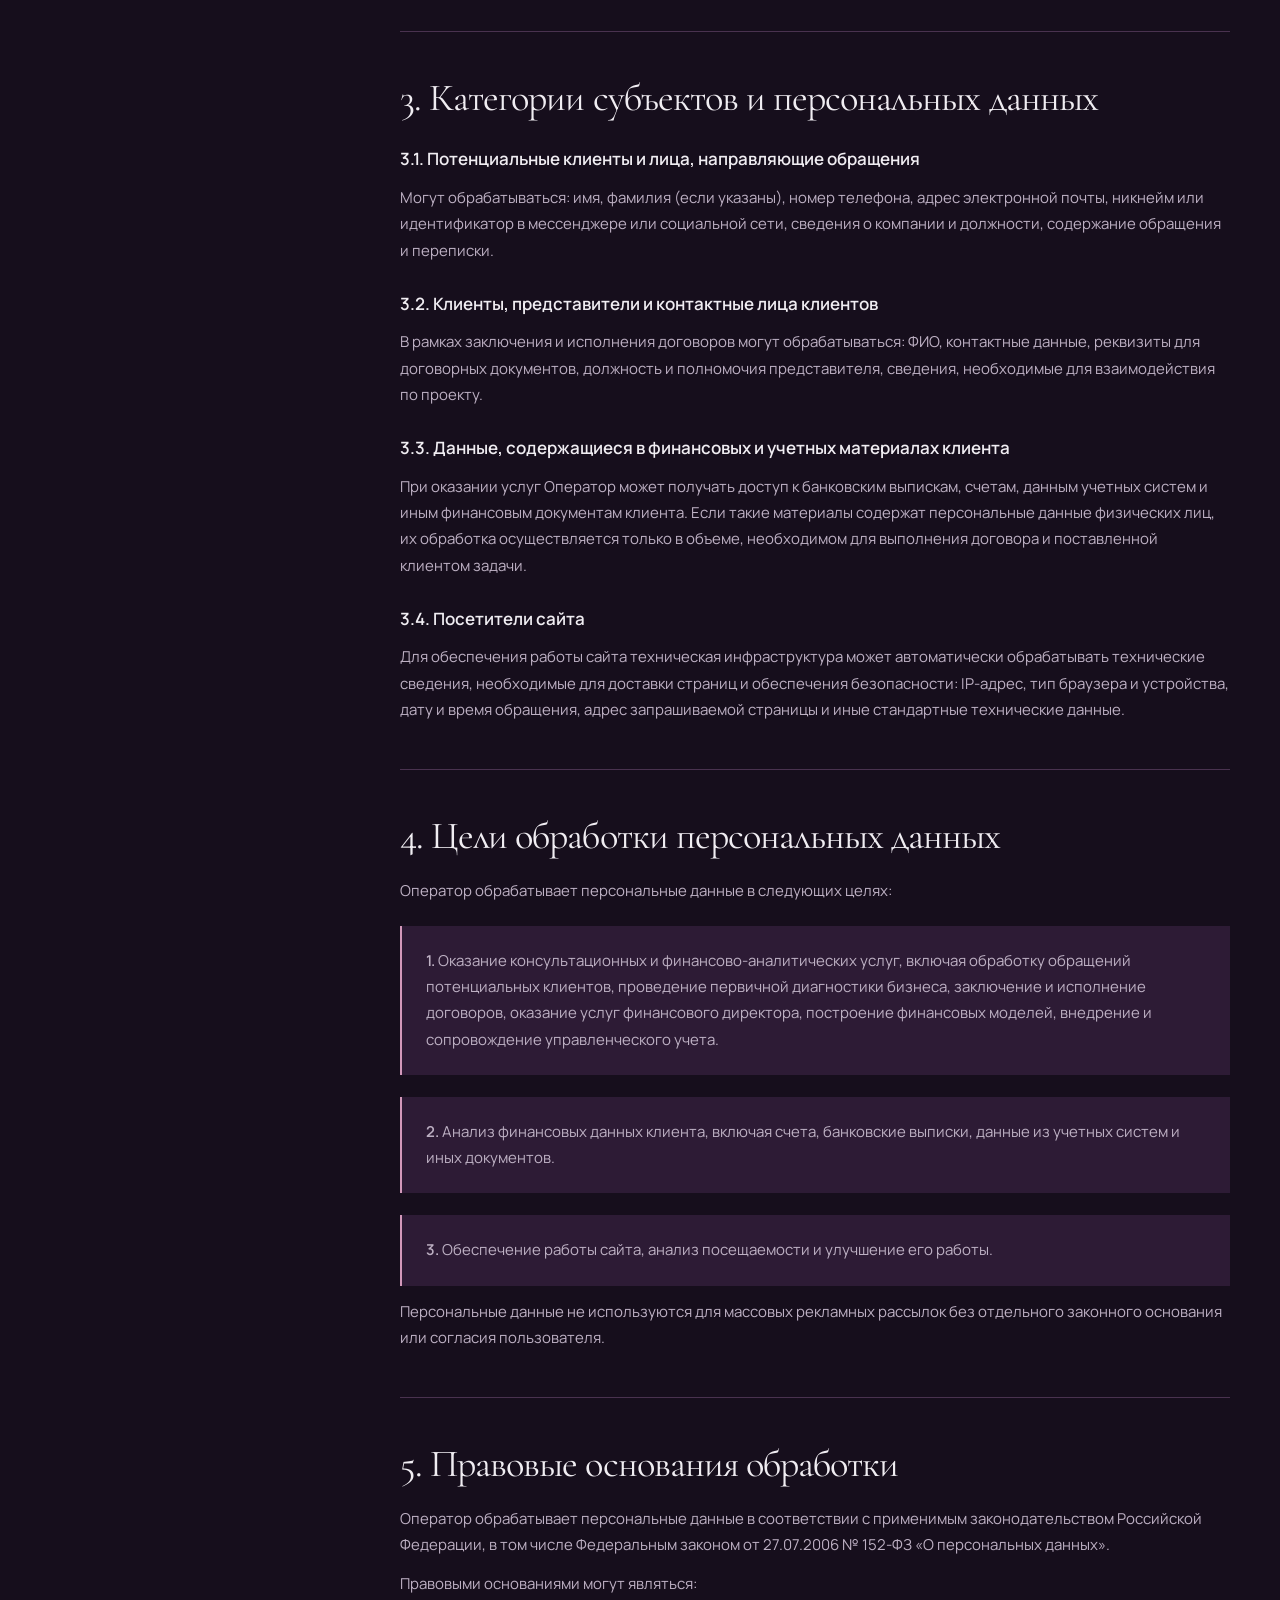
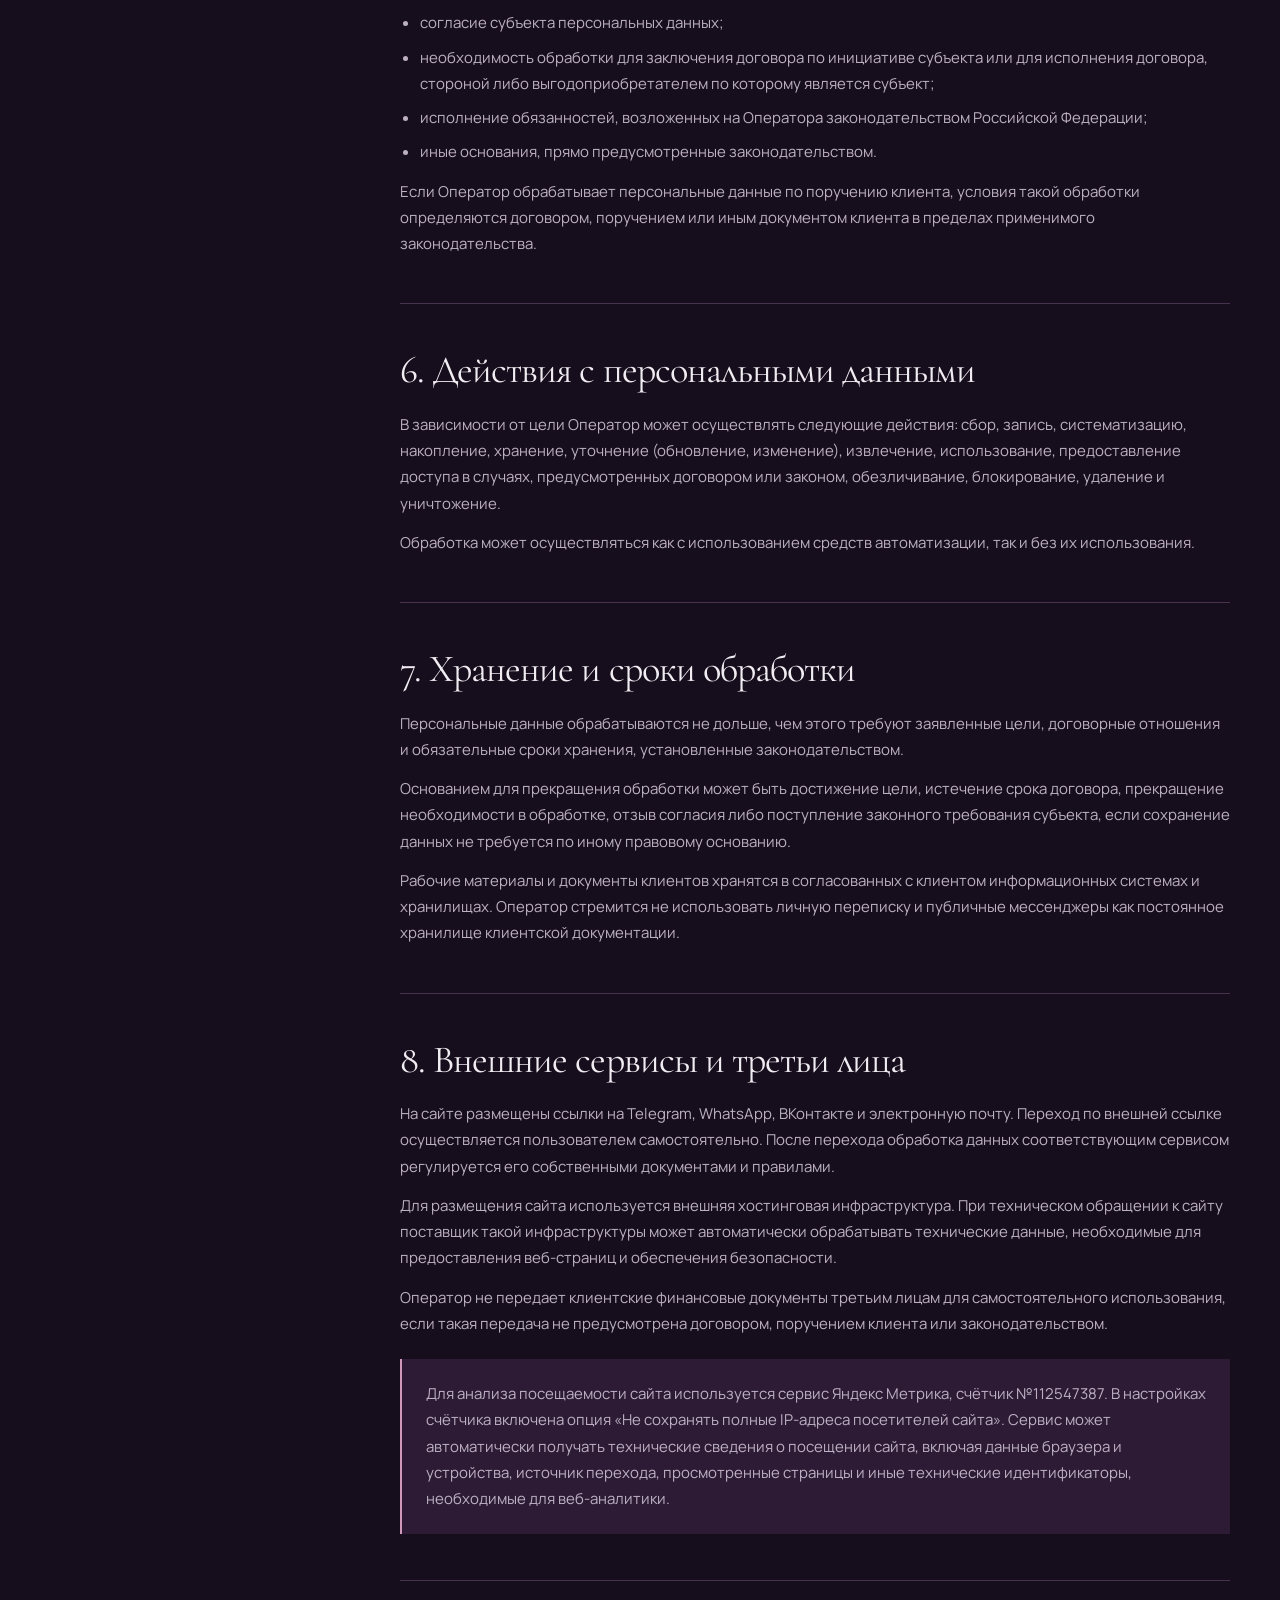
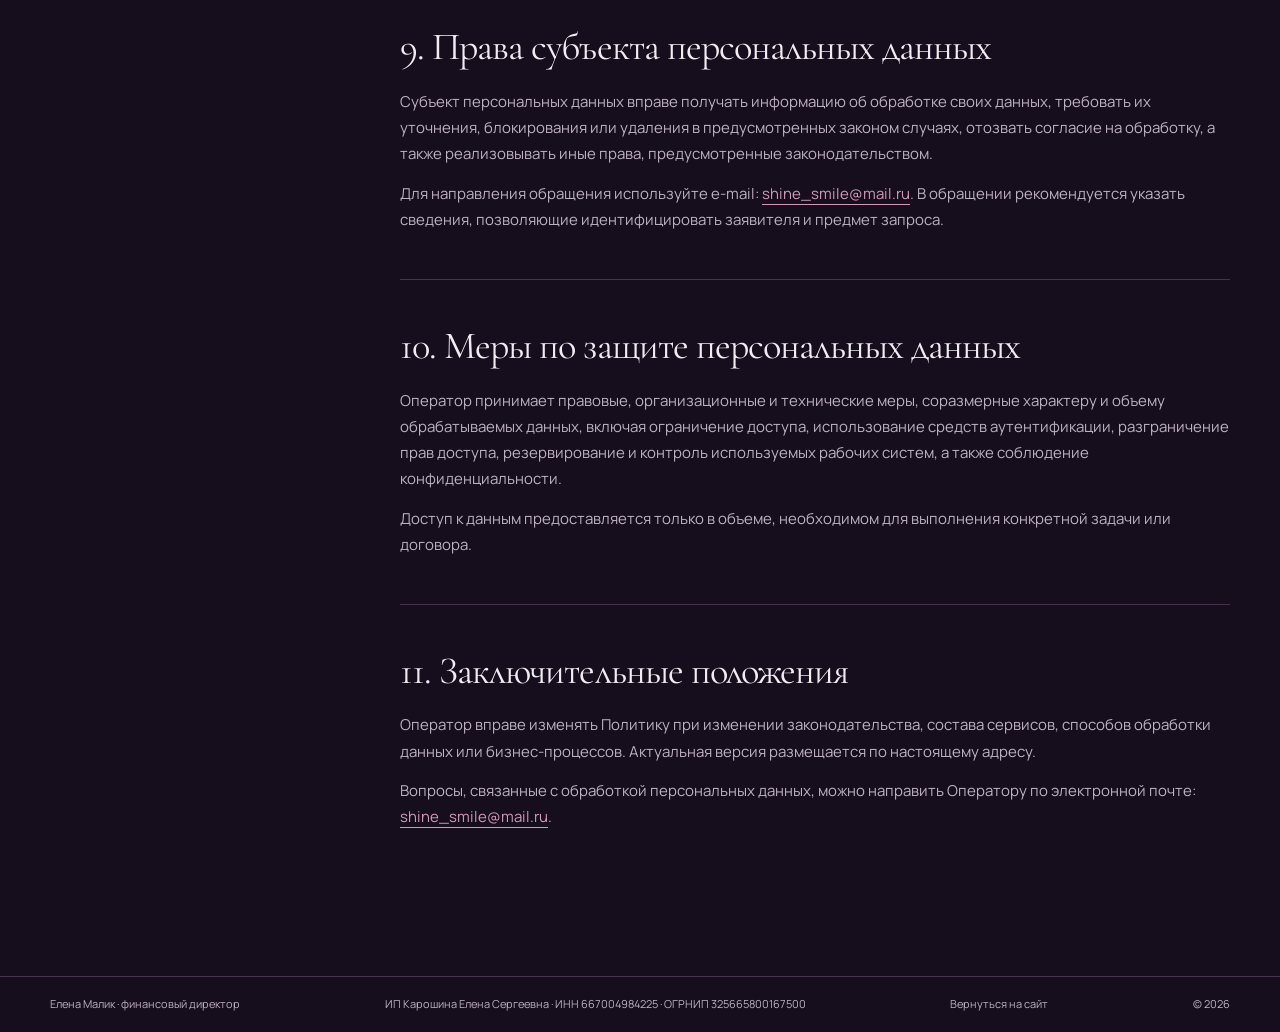
==== commit 3de7e537: "Restore Yandex Metrika privacy disclosure" ====
--- a/privacy.html
+++ b/privacy.html
@@ -1,4 +1,4 @@
-<!doctype html><html lang="ru"><head><meta charset="utf-8"><meta name="viewport" content="width=device-width, initial-scale=1"><meta name="robots" content="noindex"><meta name="theme-color" content="#160e1c"><meta name="description" content="Политика обработки персональных данных ИП Карошиной Елены Сергеевны."><title>Политика обработки персональных данных — Елена Малик</title><link rel="stylesheet" href="style.css"><style>.policy-page{background:var(--bg)}.policy-header{position:sticky;top:0;z-index:20;background:#160e1cf5;border-bottom:1px solid var(--line)}.policy-nav{min-height:88px;display:flex;justify-content:space-between;align-items:center;gap:24px}.policy-back{font-size:14px;color:var(--muted)}.policy-back:hover{color:var(--text)}@media(min-width:761px){.policy-back{transform:translateY(17px)}}.policy-hero{padding:88px 0 58px;border-bottom:1px solid var(--line)}.policy-hero h1{max-width:980px}.policy-meta{display:flex;flex-wrap:wrap;gap:12px 28px;margin-top:32px;color:var(--muted);font-size:14px}.policy-layout{display:grid;grid-template-columns:280px minmax(0,1fr);gap:70px;padding:70px 0 100px}.policy-toc{position:sticky;top:120px;align-self:start}.policy-toc b{display:block;font-size:12px;letter-spacing:1.7px;text-transform:uppercase;color:var(--accent);margin-bottom:18px}.policy-toc a{display:block;color:var(--muted);font-size:13px;padding:9px 0;border-bottom:1px solid var(--line)}.policy-toc a:hover{color:var(--text)}.policy-body{max-width:850px}.policy-section{padding:0 0 46px;margin:0 0 46px;border-bottom:1px solid var(--line)}.policy-section:last-child{border-bottom:0;margin-bottom:0}.policy-section h2{font-size:clamp(2rem,3vw,3rem);margin-bottom:20px}.policy-section h3{font-family:var(--sans);font-size:17px;font-weight:600;line-height:1.45;margin:28px 0 8px}.policy-section p,.policy-section li{color:var(--muted);font-size:15px;line-height:1.75}.policy-section p{margin-top:13px}.policy-section ul{padding-left:20px;margin:13px 0 0}.policy-section li+li{margin-top:8px}.policy-note{padding:22px 24px;background:var(--raised);border-left:2px solid var(--accent);margin-top:22px}.policy-note p{margin:0}.policy-card{display:grid;grid-template-columns:180px 1fr;gap:22px;padding:16px 0;border-top:1px solid var(--line);font-size:14px}.policy-card b{color:var(--accent);font-weight:500}.policy-card span{color:var(--muted)}.policy-mail{color:var(--accent);border-bottom:1px solid var(--accent)}.policy-footer{border-top:1px solid var(--line)}@media(max-width:900px){.policy-layout{grid-template-columns:1fr;gap:35px}.policy-toc{position:static}.policy-toc nav{display:grid;grid-template-columns:1fr 1fr;gap:0 18px}.policy-nav{min-height:74px}.policy-hero{padding:55px 0 40px}}@media(max-width:760px){.policy-nav .logo span{display:block}.policy-hero{padding:42px 0 34px}.policy-hero h1{font-size:clamp(2.7rem,13vw,4.4rem)}.policy-layout{padding:46px 0 70px}.policy-toc nav{grid-template-columns:1fr}.policy-section{padding-bottom:34px;margin-bottom:34px}.policy-section h2{font-size:2.15rem}.policy-section p,.policy-section li{font-size:14px}.policy-card{grid-template-columns:1fr;gap:5px}.policy-nav .logo{font-size:14px;letter-spacing:2px}.policy-back{font-size:12px}}</style></head><body class="policy-page">
+<!doctype html><html lang="ru"><head><meta charset="utf-8"><meta name="viewport" content="width=device-width, initial-scale=1"><meta name="robots" content="noindex"><meta name="theme-color" content="#160e1c"><meta name="description" content="Политика обработки персональных данных ИП Карошиной Елены Сергеевны."><title>Политика обработки персональных данных — Елена Малик</title><link rel="icon" href="/favicon.svg?v=2" type="image/svg+xml"><link rel="stylesheet" href="style.css"><style>.policy-page{background:var(--bg)}.policy-header{position:sticky;top:0;z-index:20;background:#160e1cf5;border-bottom:1px solid var(--line)}.policy-nav{min-height:88px;display:flex;justify-content:space-between;align-items:center;gap:24px}.policy-back{font-size:14px;color:var(--muted)}.policy-back:hover{color:var(--text)}@media(min-width:761px){.policy-back{transform:translateY(17px)}}.policy-hero{padding:88px 0 58px;border-bottom:1px solid var(--line)}.policy-hero h1{max-width:980px}.policy-meta{display:flex;flex-wrap:wrap;gap:12px 28px;margin-top:32px;color:var(--muted);font-size:14px}.policy-layout{display:grid;grid-template-columns:280px minmax(0,1fr);gap:70px;padding:70px 0 100px}.policy-toc{position:sticky;top:120px;align-self:start}.policy-toc b{display:block;font-size:12px;letter-spacing:1.7px;text-transform:uppercase;color:var(--accent);margin-bottom:18px}.policy-toc a{display:block;color:var(--muted);font-size:13px;padding:9px 0;border-bottom:1px solid var(--line)}.policy-toc a:hover{color:var(--text)}.policy-body{max-width:850px}.policy-section{padding:0 0 46px;margin:0 0 46px;border-bottom:1px solid var(--line)}.policy-section:last-child{border-bottom:0;margin-bottom:0}.policy-section h2{font-size:clamp(2rem,3vw,3rem);margin-bottom:20px}.policy-section h3{font-family:var(--sans);font-size:17px;font-weight:600;line-height:1.45;margin:28px 0 8px}.policy-section p,.policy-section li{color:var(--muted);font-size:15px;line-height:1.75}.policy-section p{margin-top:13px}.policy-section ul{padding-left:20px;margin:13px 0 0}.policy-section li+li{margin-top:8px}.policy-note{padding:22px 24px;background:var(--raised);border-left:2px solid var(--accent);margin-top:22px}.policy-note p{margin:0}.policy-card{display:grid;grid-template-columns:180px 1fr;gap:22px;padding:16px 0;border-top:1px solid var(--line);font-size:14px}.policy-card b{color:var(--accent);font-weight:500}.policy-card span{color:var(--muted)}.policy-mail{color:var(--accent);border-bottom:1px solid var(--accent)}.policy-footer{border-top:1px solid var(--line)}@media(max-width:900px){.policy-layout{grid-template-columns:1fr;gap:35px}.policy-toc{position:static}.policy-toc nav{display:grid;grid-template-columns:1fr 1fr;gap:0 18px}.policy-nav{min-height:74px}.policy-hero{padding:55px 0 40px}}@media(max-width:760px){.policy-nav .logo span{display:block}.policy-hero{padding:42px 0 34px}.policy-hero h1{font-size:clamp(2.7rem,13vw,4.4rem)}.policy-layout{padding:46px 0 70px}.policy-toc nav{grid-template-columns:1fr}.policy-section{padding-bottom:34px;margin-bottom:34px}.policy-section h2{font-size:2.15rem}.policy-section p,.policy-section li{font-size:14px}.policy-card{grid-template-columns:1fr;gap:5px}.policy-nav .logo{font-size:14px;letter-spacing:2px}.policy-back{font-size:12px;transform:translateY(13px)}}</style></head><body class="policy-page">
 <!-- Yandex.Metrika counter -->
 <script type="text/javascript">
     (function(m,e,t,r,i,k,a){
@@ -12,4 +12,4 @@
 </script>
 <noscript><div><img src="https://mc.yandex.ru/watch/112547387" style="position:absolute; left:-9999px;" alt="" /></div></noscript>
 <!-- /Yandex.Metrika counter -->
-<header class="policy-header"><div class="container policy-nav"><a class="logo" href="index.html">ЕЛЕНА<span>МАЛИК / CFO</span></a><a class="policy-back" href="index.html">Вернуться на сайт</a></div></header><main><section class="policy-hero"><div class="container"><div class="eyebrow">Документы / персональные данные</div><h1>Политика обработки<br><em>персональных данных</em></h1><div class="policy-meta"><span>Оператор: ИП Карошина Елена Сергеевна</span><span>Редакция от 13 сентября 2026 года</span></div></div></section><div class="container policy-layout"><aside class="policy-toc"><b>Содержание</b><nav><a href="#general">1. Общие положения</a><a href="#principles">2. Принципы обработки</a><a href="#subjects">3. Категории субъектов и данных</a><a href="#purposes">4. Цели обработки</a><a href="#grounds">5. Правовые основания</a><a href="#actions">6. Действия с данными</a><a href="#storage">7. Хранение и сроки</a><a href="#third">8. Третьи лица и сервисы</a><a href="#rights">9. Права субъекта</a><a href="#security">10. Защита данных</a><a href="#final">11. Заключительные положения</a></nav></aside><article class="policy-body"><section class="policy-section" id="general"><h2>1. Общие положения</h2><p>Настоящая Политика обработки персональных данных определяет порядок и условия обработки персональных данных индивидуальным предпринимателем Карошиной Еленой Сергеевной (далее — Оператор) и меры по обеспечению безопасности персональных данных.</p><div class="policy-card"><b>Оператор</b><span>ИП Карошина Елена Сергеевна</span></div><div class="policy-card"><b>ИНН</b><span>667004984225</span></div><div class="policy-card"><b>ОГРНИП</b><span>325665800167500</span></div><div class="policy-card"><b>Контакт по вопросам ПД</b><span><a class="policy-mail" href="mailto:shine_smile@mail.ru">Написать на e-mail</a></span></div><p>Политика применяется к персональным данным, которые Оператор получает при обращении потенциальных клиентов, заключении и исполнении договоров, оказании финансово-аналитических услуг, а также при использовании сайта.</p><div class="policy-note"><p>На дату настоящей редакции сайт не содержит формы самостоятельного ввода персональных данных. Связь с Оператором осуществляется через внешние сервисы связи и электронную почту по инициативе пользователя.</p></div></section><section class="policy-section" id="principles"><h2>2. Принципы обработки</h2><p>Оператор обрабатывает персональные данные на законной и справедливой основе, только в объеме, необходимом для конкретных и заранее определенных целей.</p><ul><li>обработка не допускается в целях, несовместимых с первоначальными целями сбора;</li><li>не объединяются базы данных, содержащие персональные данные, если цели их обработки несовместимы;</li><li>состав и объем обрабатываемых данных соответствуют заявленным целям;</li><li>при достижении целей обработки данные удаляются или обезличиваются, если иное не предусмотрено законодательством или договором;</li><li>Оператор не обрабатывает специальные категории персональных данных и биометрические персональные данные, если такая обработка отдельно не требуется законом или конкретной услугой и не оформлена надлежащим образом.</li></ul></section><section class="policy-section" id="subjects"><h2>3. Категории субъектов и персональных данных</h2><h3>3.1. Потенциальные клиенты и лица, направляющие обращения</h3><p>Могут обрабатываться: имя, фамилия (если указаны), номер телефона, адрес электронной почты, никнейм или идентификатор в мессенджере или социальной сети, сведения о компании и должности, содержание обращения и переписки.</p><h3>3.2. Клиенты, представители и контактные лица клиентов</h3><p>В рамках заключения и исполнения договоров могут обрабатываться: ФИО, контактные данные, реквизиты для договорных документов, должность и полномочия представителя, сведения, необходимые для взаимодействия по проекту.</p><h3>3.3. Данные, содержащиеся в финансовых и учетных материалах клиента</h3><p>При оказании услуг Оператор может получать доступ к банковским выпискам, счетам, данным учетных систем и иным финансовым документам клиента. Если такие материалы содержат персональные данные физических лиц, их обработка осуществляется только в объеме, необходимом для выполнения договора и поставленной клиентом задачи.</p><h3>3.4. Посетители сайта</h3><p>Для обеспечения работы сайта техническая инфраструктура может автоматически обрабатывать технические сведения, необходимые для доставки страниц и обеспечения безопасности: IP-адрес, тип браузера и устройства, дату и время обращения, адрес запрашиваемой страницы и иные стандартные технические данные.</p></section><section class="policy-section" id="purposes"><h2>4. Цели обработки персональных данных</h2><p>Оператор обрабатывает персональные данные в следующих целях:</p><div class="policy-note"><p><strong>1.</strong> Оказание консультационных и финансово-аналитических услуг, включая обработку обращений потенциальных клиентов, проведение первичной диагностики бизнеса, заключение и исполнение договоров, оказание услуг финансового директора, построение финансовых моделей, внедрение и сопровождение управленческого учета.</p></div><div class="policy-note"><p><strong>2.</strong> Анализ финансовых данных клиента, включая счета, банковские выписки, данные из учетных систем и иных документов.</p></div><div class="policy-note"><p><strong>3.</strong> Обеспечение работы сайта, анализ посещаемости и улучшение его работы.</p></div><p>Персональные данные не используются для массовых рекламных рассылок без отдельного законного основания или согласия пользователя.</p></section><section class="policy-section" id="grounds"><h2>5. Правовые основания обработки</h2><p>Оператор обрабатывает персональные данные в соответствии с применимым законодательством Российской Федерации, в том числе Федеральным законом от 27.07.2006 № 152-ФЗ «О персональных данных».</p><p>Правовыми основаниями могут являться:</p><ul><li>согласие субъекта персональных данных;</li><li>необходимость обработки для заключения договора по инициативе субъекта или для исполнения договора, стороной либо выгодоприобретателем по которому является субъект;</li><li>исполнение обязанностей, возложенных на Оператора законодательством Российской Федерации;</li><li>иные основания, прямо предусмотренные законодательством.</li></ul><p>Если Оператор обрабатывает персональные данные по поручению клиента, условия такой обработки определяются договором, поручением или иным документом клиента в пределах применимого законодательства.</p></section><section class="policy-section" id="actions"><h2>6. Действия с персональными данными</h2><p>В зависимости от цели Оператор может осуществлять следующие действия: сбор, запись, систематизацию, накопление, хранение, уточнение (обновление, изменение), извлечение, использование, предоставление доступа в случаях, предусмотренных договором или законом, обезличивание, блокирование, удаление и уничтожение.</p><p>Обработка может осуществляться как с использованием средств автоматизации, так и без их использования.</p></section><section class="policy-section" id="storage"><h2>7. Хранение и сроки обработки</h2><p>Персональные данные обрабатываются не дольше, чем этого требуют заявленные цели, договорные отношения и обязательные сроки хранения, установленные законодательством.</p><p>Основанием для прекращения обработки может быть достижение цели, истечение срока договора, прекращение необходимости в обработке, отзыв согласия либо поступление законного требования субъекта, если сохранение данных не требуется по иному правовому основанию.</p><p>Рабочие материалы и документы клиентов хранятся в согласованных с клиентом информационных системах и хранилищах. Оператор стремится не использовать личную переписку и публичные мессенджеры как постоянное хранилище клиентской документации.</p></section><section class="policy-section" id="third"><h2>8. Внешние сервисы и третьи лица</h2><p>На сайте размещены ссылки на Telegram, WhatsApp, ВКонтакте и электронную почту. Переход по внешней ссылке осуществляется пользователем самостоятельно. После перехода обработка данных соответствующим сервисом регулируется его собственными документами и правилами.</p><p>Для размещения сайта используется внешняя хостинговая инфраструктура. При техническом обращении к сайту поставщик такой инфраструктуры может автоматически обрабатывать технические данные, необходимые для предоставления веб-страниц и обеспечения безопасности.</p><p>Оператор не передает клиентские финансовые документы третьим лицам для самостоятельного использования, если такая передача не предусмотрена договором, поручением клиента или законодательством.</p><div class="policy-note"><p>Если в дальнейшем на сайте будет подключена система веб-аналитики, Оператор актуализирует настоящий раздел и при необходимости размещает отдельное уведомление об использовании файлов cookie.</p></div></section><section class="policy-section" id="rights"><h2>9. Права субъекта персональных данных</h2><p>Субъект персональных данных вправе получать информацию об обработке своих данных, требовать их уточнения, блокирования или удаления в предусмотренных законом случаях, отозвать согласие на обработку, а также реализовывать иные права, предусмотренные законодательством.</p><p>Для направления обращения используйте e-mail: <a class="policy-mail" href="mailto:shine_smile@mail.ru">shine_smile@mail.ru</a>. В обращении рекомендуется указать сведения, позволяющие идентифицировать заявителя и предмет запроса.</p></section><section class="policy-section" id="security"><h2>10. Меры по защите персональных данных</h2><p>Оператор принимает правовые, организационные и технические меры, соразмерные характеру и объему обрабатываемых данных, включая ограничение доступа, использование средств аутентификации, разграничение прав доступа, резервирование и контроль используемых рабочих систем, а также соблюдение конфиденциальности.</p><p>Доступ к данным предоставляется только в объеме, необходимом для выполнения конкретной задачи или договора.</p></section><section class="policy-section" id="final"><h2>11. Заключительные положения</h2><p>Оператор вправе изменять Политику при изменении законодательства, состава сервисов, способов обработки данных или бизнес-процессов. Актуальная версия размещается по настоящему адресу.</p><p>Вопросы, связанные с обработкой персональных данных, можно направить Оператору по электронной почте: <a class="policy-mail" href="mailto:shine_smile@mail.ru">shine_smile@mail.ru</a>.</p></section></article></div></main><footer class="policy-footer"><div class="container footer"><div>Елена Малик · финансовый директор</div><div>ИП Карошина Елена Сергеевна · ИНН 667004984225 · ОГРНИП 325665800167500</div><div><a href="index.html">Вернуться на сайт</a></div><div>© 2026</div></div></footer></body></html>+<header class="policy-header"><div class="container policy-nav"><a class="logo" href="index.html">ЕЛЕНА<span>МАЛИК / CFO</span></a><a class="policy-back" href="index.html">Вернуться на сайт</a></div></header><main><section class="policy-hero"><div class="container"><div class="eyebrow">Документы / персональные данные</div><h1>Политика обработки<br><em>персональных данных</em></h1><div class="policy-meta"><span>Оператор: ИП Карошина Елена Сергеевна</span><span>Редакция от 13 сентября 2026 года</span></div></div></section><div class="container policy-layout"><aside class="policy-toc"><b>Содержание</b><nav><a href="#general">1. Общие положения</a><a href="#principles">2. Принципы обработки</a><a href="#subjects">3. Категории субъектов и данных</a><a href="#purposes">4. Цели обработки</a><a href="#grounds">5. Правовые основания</a><a href="#actions">6. Действия с данными</a><a href="#storage">7. Хранение и сроки</a><a href="#third">8. Третьи лица и сервисы</a><a href="#rights">9. Права субъекта</a><a href="#security">10. Защита данных</a><a href="#final">11. Заключительные положения</a></nav></aside><article class="policy-body"><section class="policy-section" id="general"><h2>1. Общие положения</h2><p>Настоящая Политика обработки персональных данных определяет порядок и условия обработки персональных данных индивидуальным предпринимателем Карошиной Еленой Сергеевной (далее — Оператор) и меры по обеспечению безопасности персональных данных.</p><div class="policy-card"><b>Оператор</b><span>ИП Карошина Елена Сергеевна</span></div><div class="policy-card"><b>ИНН</b><span>667004984225</span></div><div class="policy-card"><b>ОГРНИП</b><span>325665800167500</span></div><div class="policy-card"><b>Контакт по вопросам ПД</b><span><a class="policy-mail" href="mailto:shine_smile@mail.ru">Написать на e-mail</a></span></div><p>Политика применяется к персональным данным, которые Оператор получает при обращении потенциальных клиентов, заключении и исполнении договоров, оказании финансово-аналитических услуг, а также при использовании сайта.</p><div class="policy-note"><p>На дату настоящей редакции сайт не содержит формы самостоятельного ввода персональных данных. Связь с Оператором осуществляется через внешние сервисы связи и электронную почту по инициативе пользователя.</p></div></section><section class="policy-section" id="principles"><h2>2. Принципы обработки</h2><p>Оператор обрабатывает персональные данные на законной и справедливой основе, только в объеме, необходимом для конкретных и заранее определенных целей.</p><ul><li>обработка не допускается в целях, несовместимых с первоначальными целями сбора;</li><li>не объединяются базы данных, содержащие персональные данные, если цели их обработки несовместимы;</li><li>состав и объем обрабатываемых данных соответствуют заявленным целям;</li><li>при достижении целей обработки данные удаляются или обезличиваются, если иное не предусмотрено законодательством или договором;</li><li>Оператор не обрабатывает специальные категории персональных данных и биометрические персональные данные, если такая обработка отдельно не требуется законом или конкретной услугой и не оформлена надлежащим образом.</li></ul></section><section class="policy-section" id="subjects"><h2>3. Категории субъектов и персональных данных</h2><h3>3.1. Потенциальные клиенты и лица, направляющие обращения</h3><p>Могут обрабатываться: имя, фамилия (если указаны), номер телефона, адрес электронной почты, никнейм или идентификатор в мессенджере или социальной сети, сведения о компании и должности, содержание обращения и переписки.</p><h3>3.2. Клиенты, представители и контактные лица клиентов</h3><p>В рамках заключения и исполнения договоров могут обрабатываться: ФИО, контактные данные, реквизиты для договорных документов, должность и полномочия представителя, сведения, необходимые для взаимодействия по проекту.</p><h3>3.3. Данные, содержащиеся в финансовых и учетных материалах клиента</h3><p>При оказании услуг Оператор может получать доступ к банковским выпискам, счетам, данным учетных систем и иным финансовым документам клиента. Если такие материалы содержат персональные данные физических лиц, их обработка осуществляется только в объеме, необходимом для выполнения договора и поставленной клиентом задачи.</p><h3>3.4. Посетители сайта</h3><p>Для обеспечения работы сайта техническая инфраструктура может автоматически обрабатывать технические сведения, необходимые для доставки страниц и обеспечения безопасности: IP-адрес, тип браузера и устройства, дату и время обращения, адрес запрашиваемой страницы и иные стандартные технические данные.</p></section><section class="policy-section" id="purposes"><h2>4. Цели обработки персональных данных</h2><p>Оператор обрабатывает персональные данные в следующих целях:</p><div class="policy-note"><p><strong>1.</strong> Оказание консультационных и финансово-аналитических услуг, включая обработку обращений потенциальных клиентов, проведение первичной диагностики бизнеса, заключение и исполнение договоров, оказание услуг финансового директора, построение финансовых моделей, внедрение и сопровождение управленческого учета.</p></div><div class="policy-note"><p><strong>2.</strong> Анализ финансовых данных клиента, включая счета, банковские выписки, данные из учетных систем и иных документов.</p></div><div class="policy-note"><p><strong>3.</strong> Обеспечение работы сайта, анализ посещаемости и улучшение его работы.</p></div><p>Персональные данные не используются для массовых рекламных рассылок без отдельного законного основания или согласия пользователя.</p></section><section class="policy-section" id="grounds"><h2>5. Правовые основания обработки</h2><p>Оператор обрабатывает персональные данные в соответствии с применимым законодательством Российской Федерации, в том числе Федеральным законом от 27.07.2006 № 152-ФЗ «О персональных данных».</p><p>Правовыми основаниями могут являться:</p><ul><li>согласие субъекта персональных данных;</li><li>необходимость обработки для заключения договора по инициативе субъекта или для исполнения договора, стороной либо выгодоприобретателем по которому является субъект;</li><li>исполнение обязанностей, возложенных на Оператора законодательством Российской Федерации;</li><li>иные основания, прямо предусмотренные законодательством.</li></ul><p>Если Оператор обрабатывает персональные данные по поручению клиента, условия такой обработки определяются договором, поручением или иным документом клиента в пределах применимого законодательства.</p></section><section class="policy-section" id="actions"><h2>6. Действия с персональными данными</h2><p>В зависимости от цели Оператор может осуществлять следующие действия: сбор, запись, систематизацию, накопление, хранение, уточнение (обновление, изменение), извлечение, использование, предоставление доступа в случаях, предусмотренных договором или законом, обезличивание, блокирование, удаление и уничтожение.</p><p>Обработка может осуществляться как с использованием средств автоматизации, так и без их использования.</p></section><section class="policy-section" id="storage"><h2>7. Хранение и сроки обработки</h2><p>Персональные данные обрабатываются не дольше, чем этого требуют заявленные цели, договорные отношения и обязательные сроки хранения, установленные законодательством.</p><p>Основанием для прекращения обработки может быть достижение цели, истечение срока договора, прекращение необходимости в обработке, отзыв согласия либо поступление законного требования субъекта, если сохранение данных не требуется по иному правовому основанию.</p><p>Рабочие материалы и документы клиентов хранятся в согласованных с клиентом информационных системах и хранилищах. Оператор стремится не использовать личную переписку и публичные мессенджеры как постоянное хранилище клиентской документации.</p></section><section class="policy-section" id="third"><h2>8. Внешние сервисы и третьи лица</h2><p>На сайте размещены ссылки на Telegram, WhatsApp, ВКонтакте и электронную почту. Переход по внешней ссылке осуществляется пользователем самостоятельно. После перехода обработка данных соответствующим сервисом регулируется его собственными документами и правилами.</p><p>Для размещения сайта используется внешняя хостинговая инфраструктура. При техническом обращении к сайту поставщик такой инфраструктуры может автоматически обрабатывать технические данные, необходимые для предоставления веб-страниц и обеспечения безопасности.</p><p>Оператор не передает клиентские финансовые документы третьим лицам для самостоятельного использования, если такая передача не предусмотрена договором, поручением клиента или законодательством.</p><div class="policy-note"><p>Для анализа посещаемости сайта используется сервис Яндекс Метрика, счётчик №112547387. В настройках счётчика включена опция «Не сохранять полные IP-адреса посетителей сайта». Сервис может автоматически получать технические сведения о посещении сайта, включая данные браузера и устройства, источник перехода, просмотренные страницы и иные технические идентификаторы, необходимые для веб-аналитики.</p></div></section><section class="policy-section" id="rights"><h2>9. Права субъекта персональных данных</h2><p>Субъект персональных данных вправе получать информацию об обработке своих данных, требовать их уточнения, блокирования или удаления в предусмотренных законом случаях, отозвать согласие на обработку, а также реализовывать иные права, предусмотренные законодательством.</p><p>Для направления обращения используйте e-mail: <a class="policy-mail" href="mailto:shine_smile@mail.ru">shine_smile@mail.ru</a>. В обращении рекомендуется указать сведения, позволяющие идентифицировать заявителя и предмет запроса.</p></section><section class="policy-section" id="security"><h2>10. Меры по защите персональных данных</h2><p>Оператор принимает правовые, организационные и технические меры, соразмерные характеру и объему обрабатываемых данных, включая ограничение доступа, использование средств аутентификации, разграничение прав доступа, резервирование и контроль используемых рабочих систем, а также соблюдение конфиденциальности.</p><p>Доступ к данным предоставляется только в объеме, необходимом для выполнения конкретной задачи или договора.</p></section><section class="policy-section" id="final"><h2>11. Заключительные положения</h2><p>Оператор вправе изменять Политику при изменении законодательства, состава сервисов, способов обработки данных или бизнес-процессов. Актуальная версия размещается по настоящему адресу.</p><p>Вопросы, связанные с обработкой персональных данных, можно направить Оператору по электронной почте: <a class="policy-mail" href="mailto:shine_smile@mail.ru">shine_smile@mail.ru</a>.</p></section></article></div></main><footer class="policy-footer"><div class="container footer"><div>Елена Малик · финансовый директор</div><div>ИП Карошина Елена Сергеевна · ИНН 667004984225 · ОГРНИП 325665800167500</div><div><a href="index.html">Вернуться на сайт</a></div><div>© 2026</div></div></footer></body></html>
